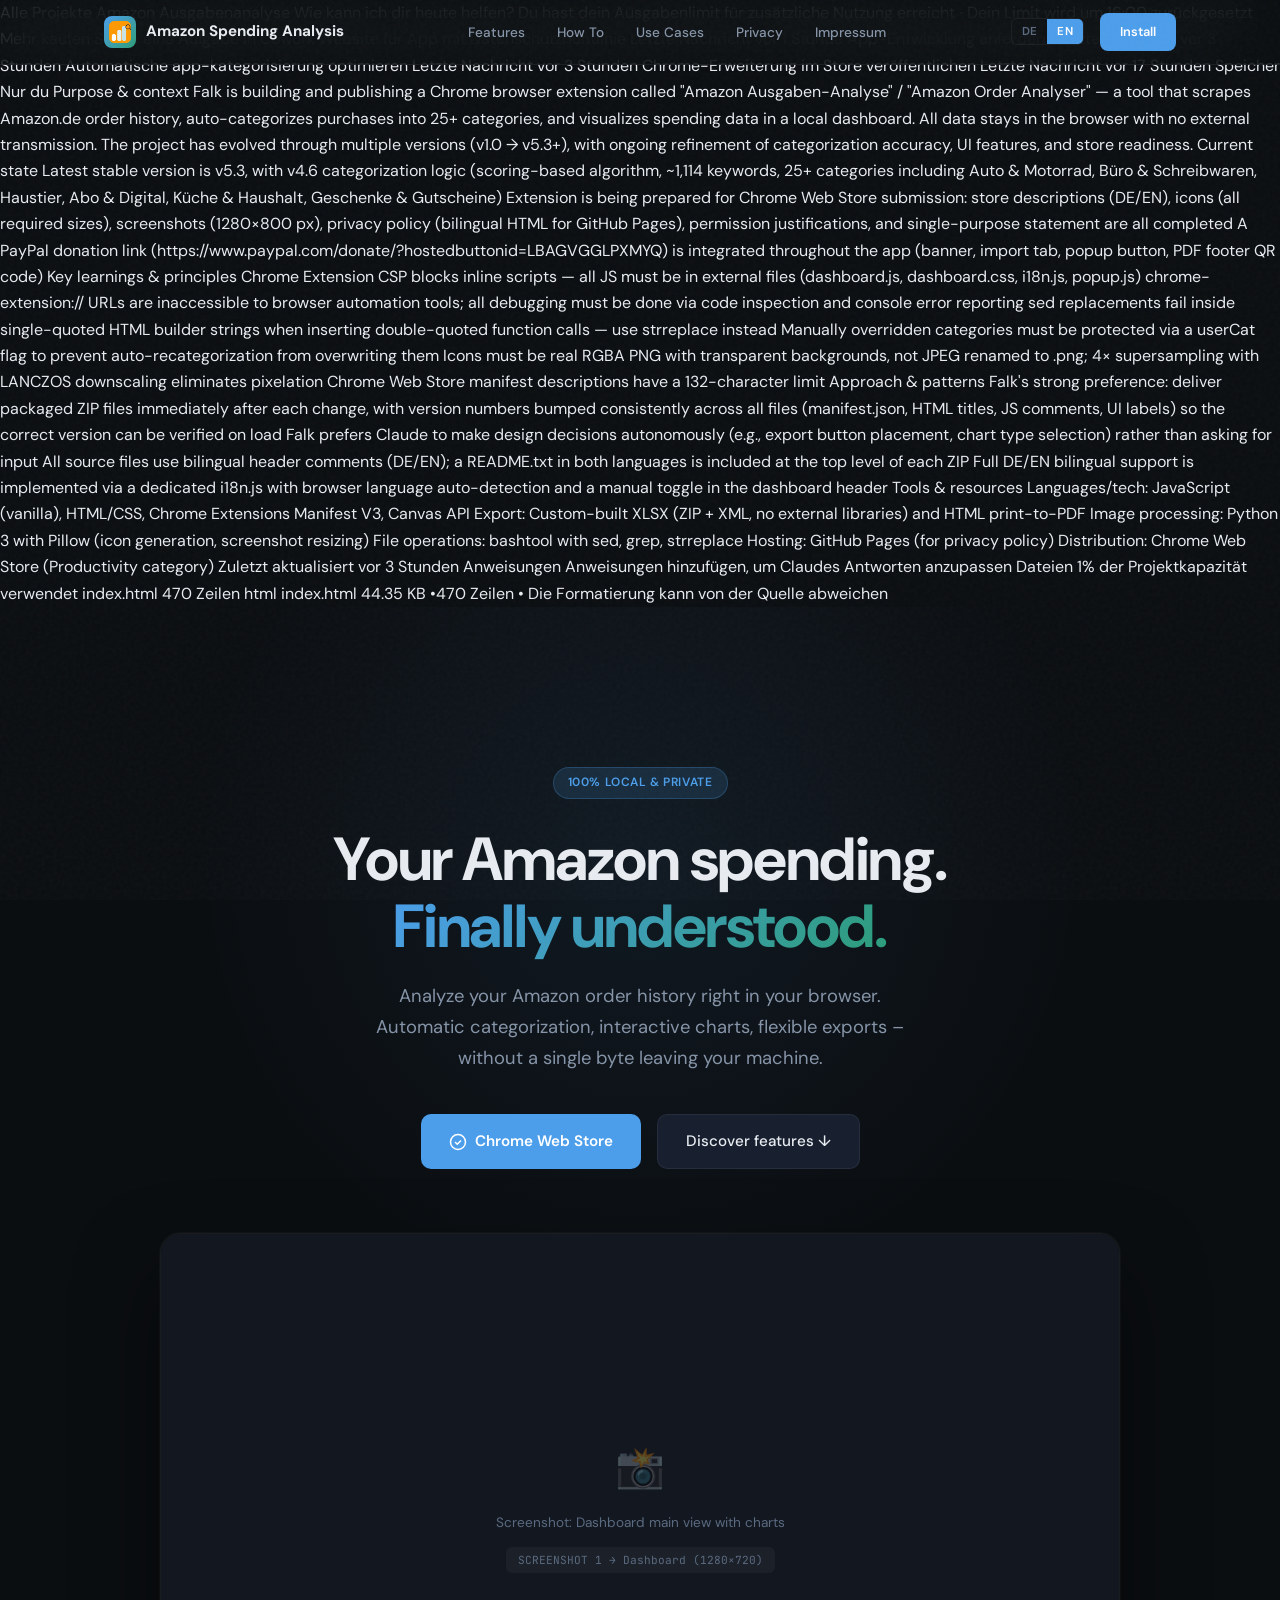
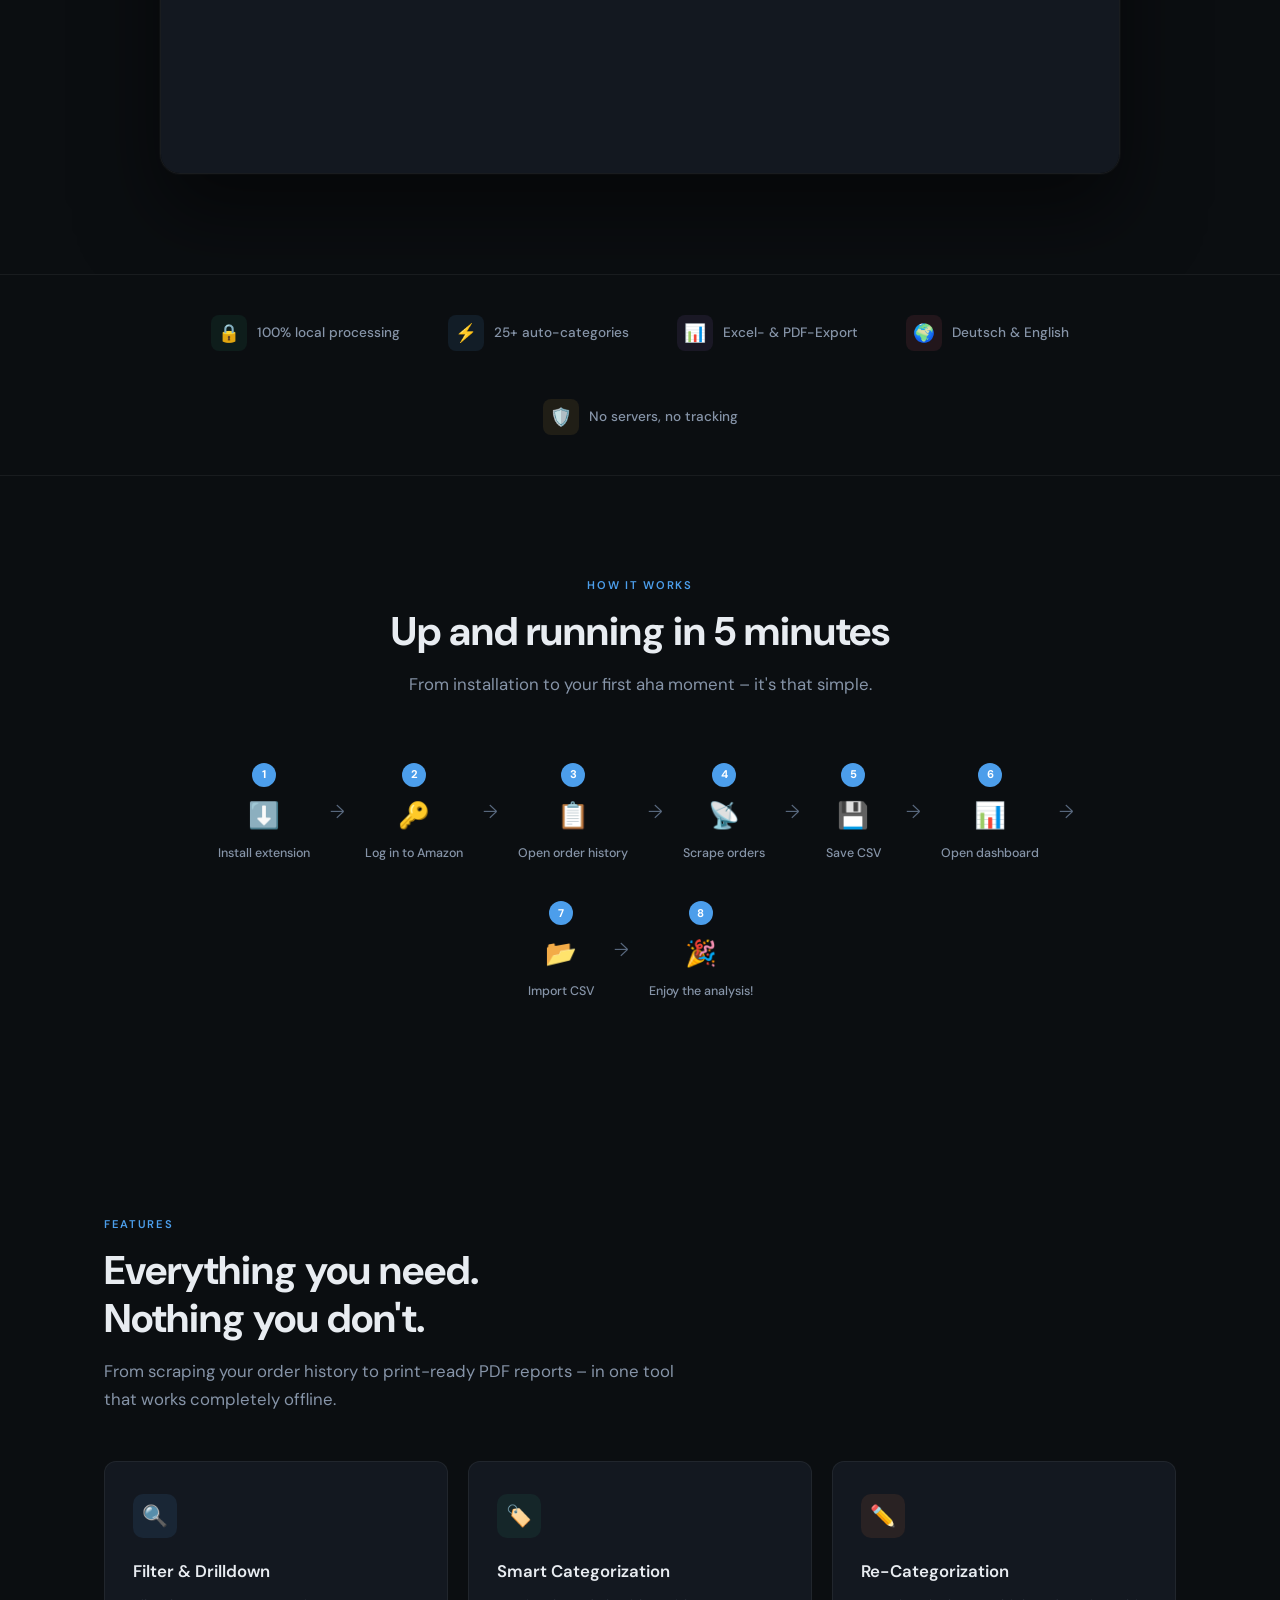
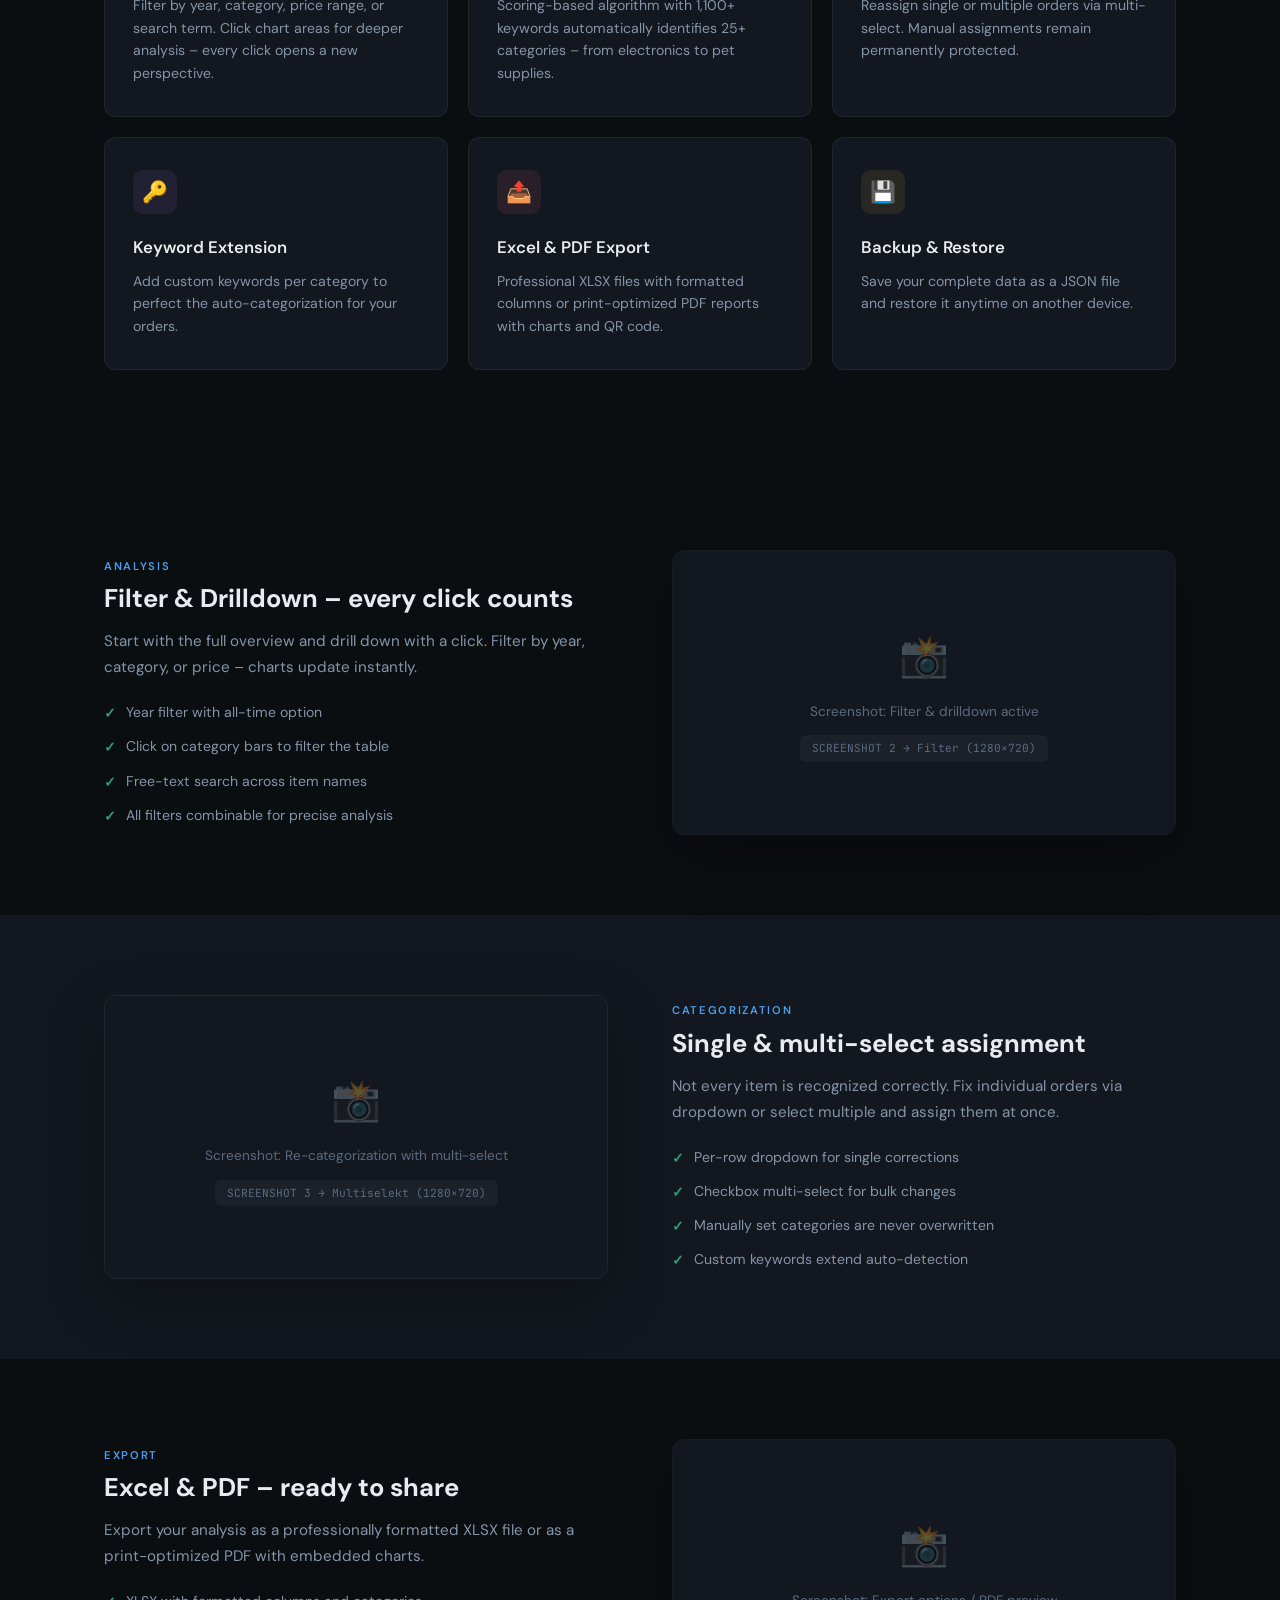
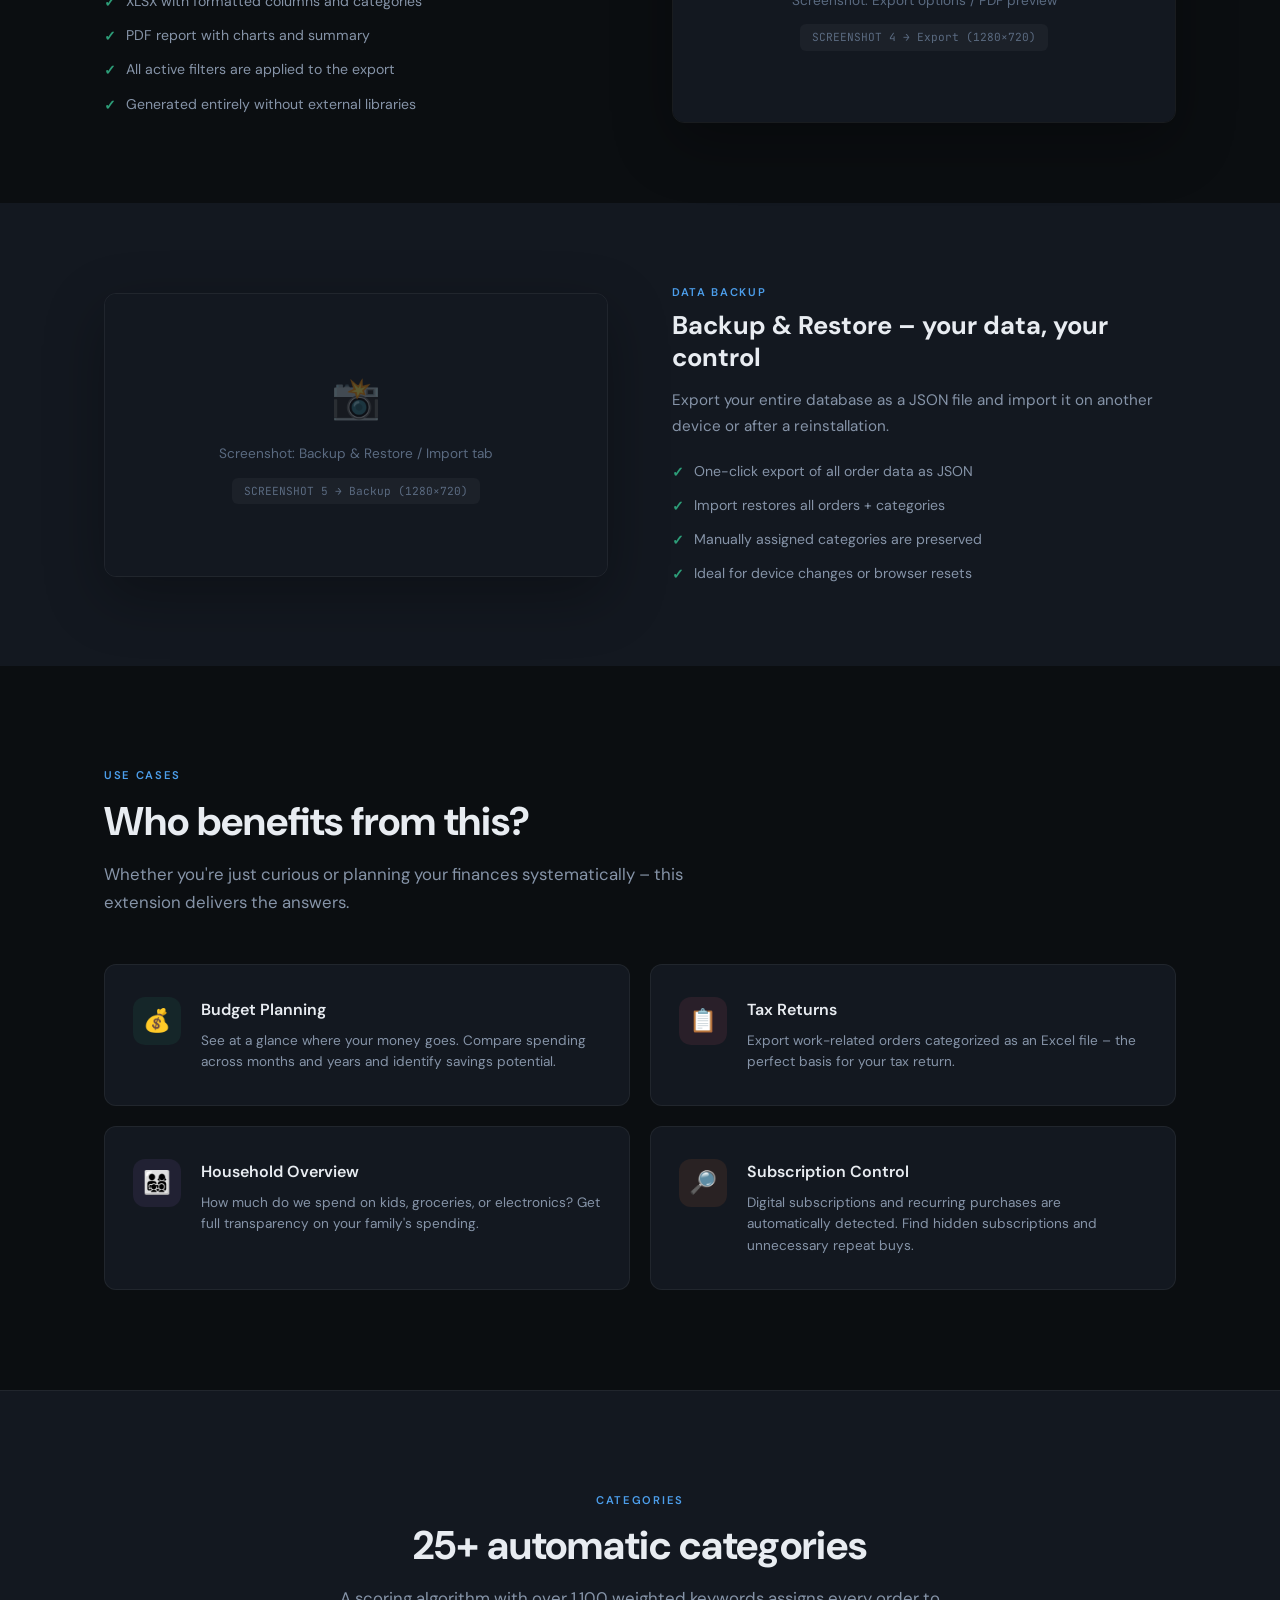
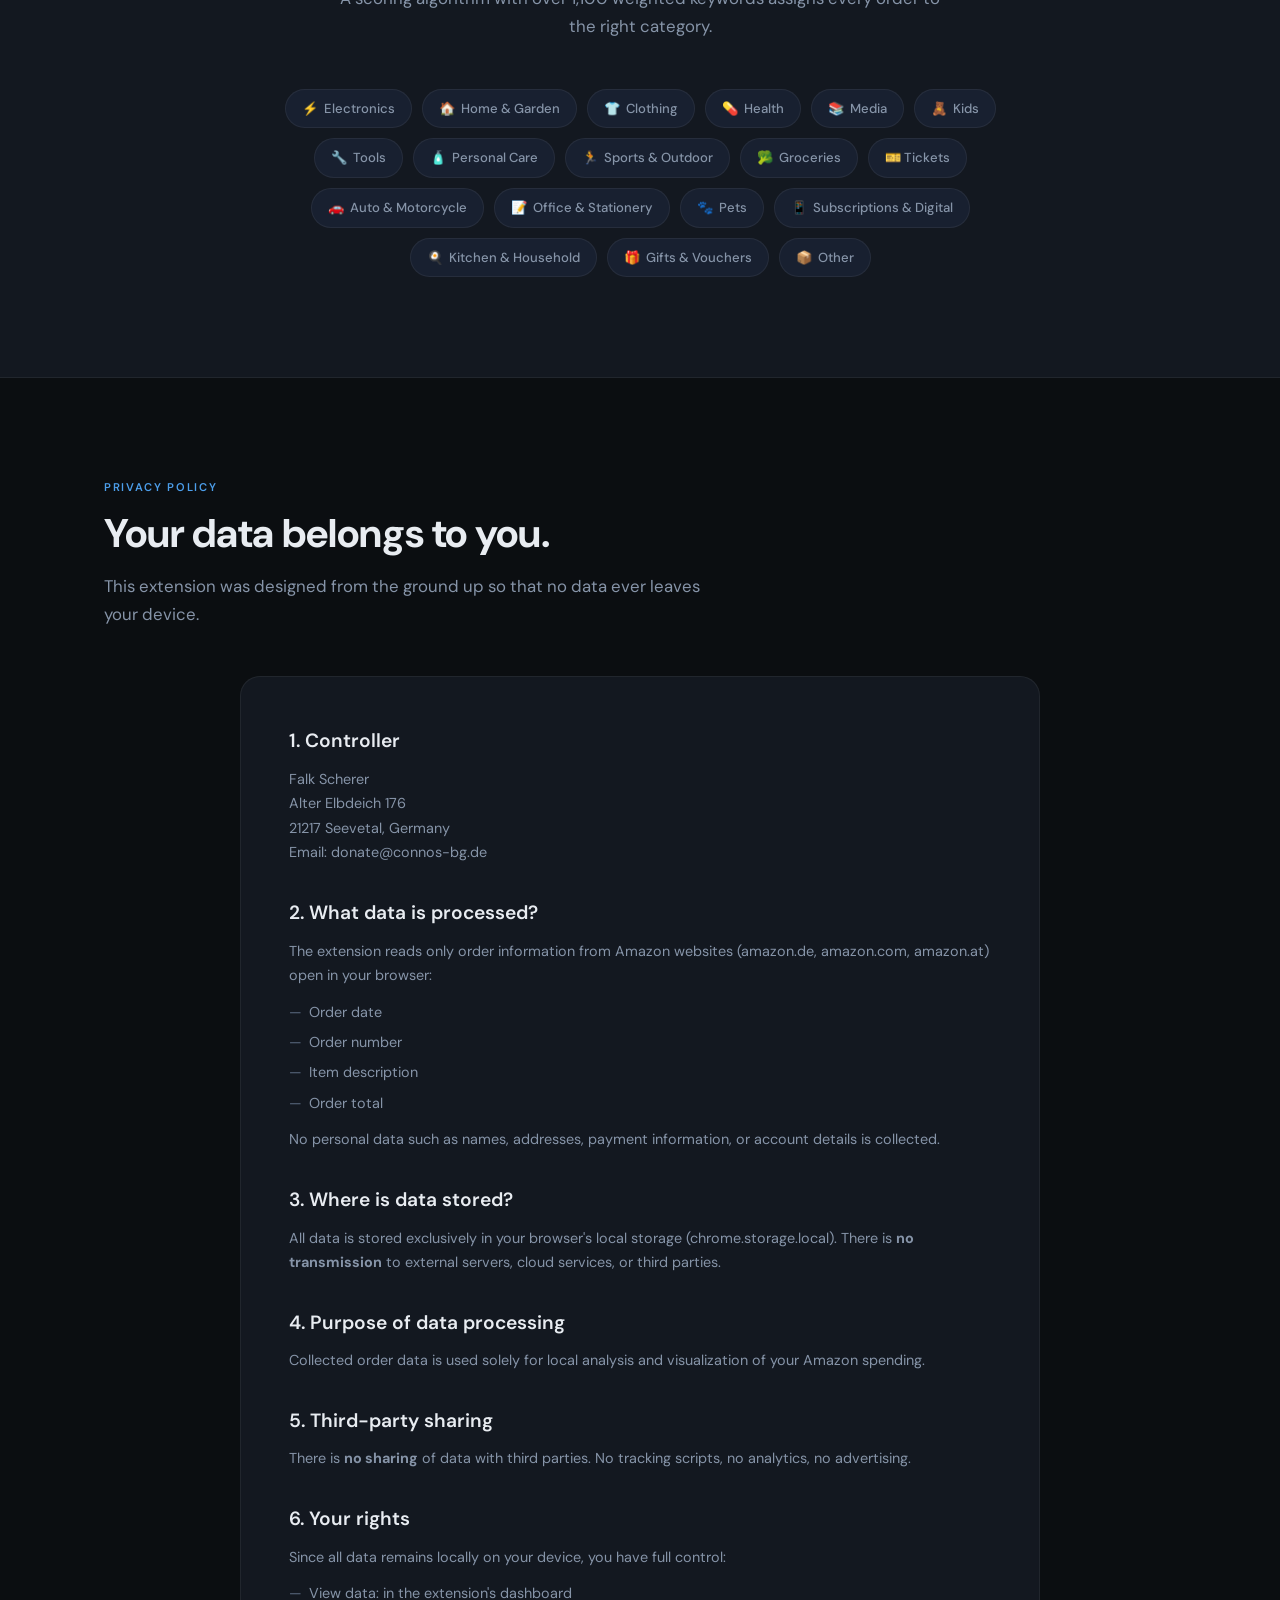
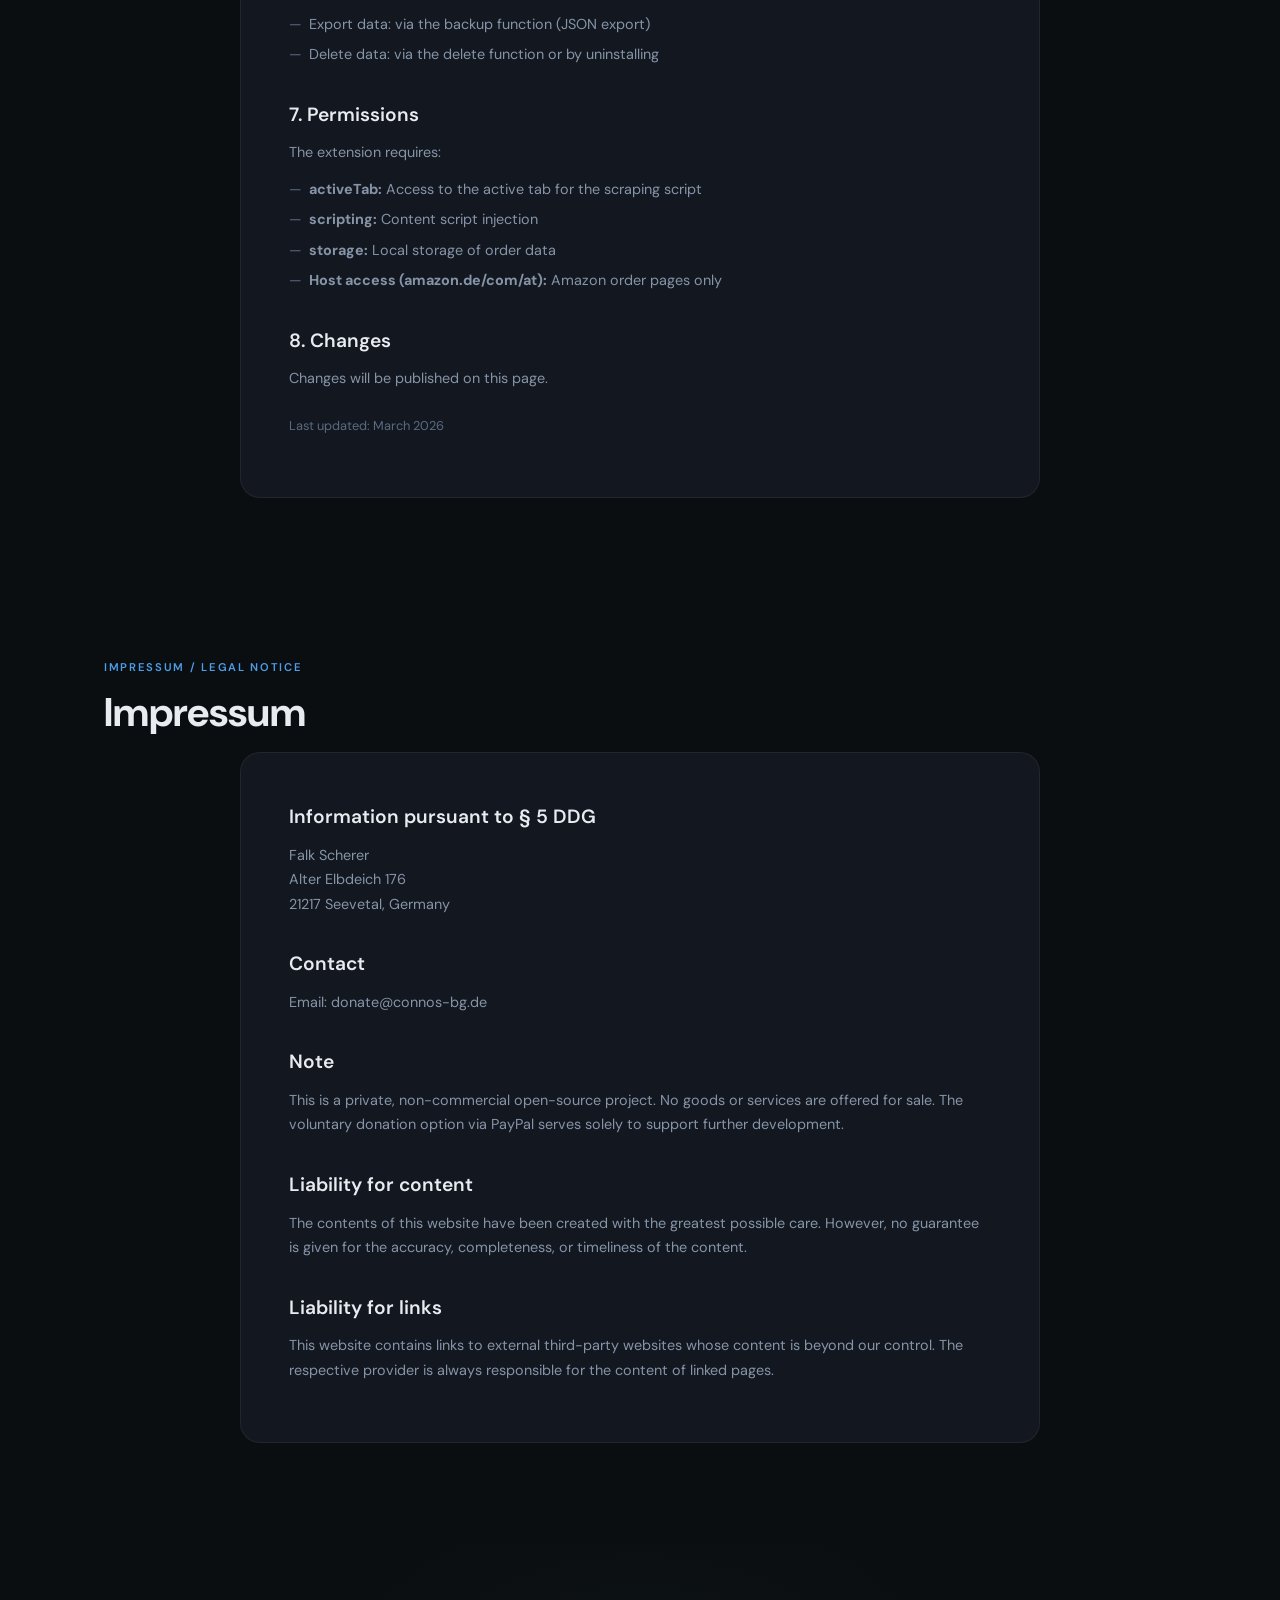
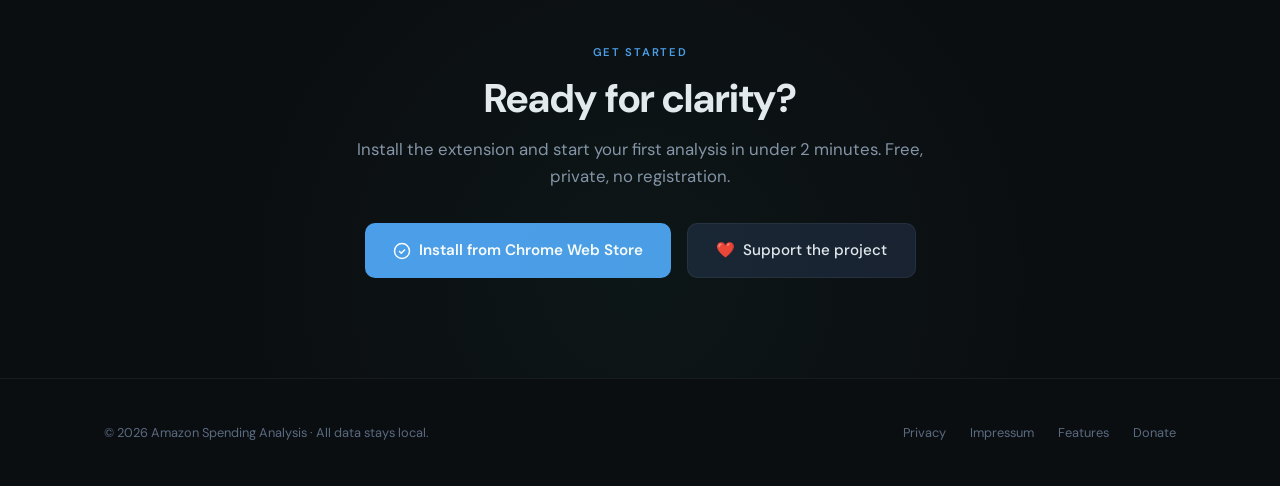
==== docs/index.html @ 3b216fa7 "Add files via upload" ====
Alle Projekte
Amazon Ausgabenanalyse



Wie kann ich dir heute helfen?

Du hast dein Ausgabenlimit für zusätzliche Nutzung erreicht ∙ Dein Limit wird um 16:00 zurückgesetzt
Mehr kaufen

Starte eine Aufgabe in Cowork
Website für App mit Datenschutzrichtlinie
Letzte Nachricht vor 1 Stunde
App-Entwicklung anfordern
Letzte Nachricht vor 3 Stunden
Automatische app-kategorisierung optimieren
Letzte Nachricht vor 3 Stunden
Chrome-Erweiterung im Store veröffentlichen
Letzte Nachricht vor 17 Stunden
Speicher
Nur du
Purpose & context Falk is building and publishing a Chrome browser extension called "Amazon Ausgaben-Analyse" / "Amazon Order Analyser" — a tool that scrapes Amazon.de order history, auto-categorizes purchases into 25+ categories, and visualizes spending data in a local dashboard. All data stays in the browser with no external transmission. The project has evolved through multiple versions (v1.0 → v5.3+), with ongoing refinement of categorization accuracy, UI features, and store readiness. Current state Latest stable version is v5.3, with v4.6 categorization logic (scoring-based algorithm, ~1,114 keywords, 25+ categories including Auto & Motorrad, Büro & Schreibwaren, Haustier, Abo & Digital, Küche & Haushalt, Geschenke & Gutscheine) Extension is being prepared for Chrome Web Store submission: store descriptions (DE/EN), icons (all required sizes), screenshots (1280×800 px), privacy policy (bilingual HTML for GitHub Pages), permission justifications, and single-purpose statement are all completed A PayPal donation link (https://www.paypal.com/donate/?hostedbuttonid=LBAGVGGLPXMYQ) is integrated throughout the app (banner, import tab, popup button, PDF footer QR code) Key learnings & principles Chrome Extension CSP blocks inline scripts — all JS must be in external files (dashboard.js, dashboard.css, i18n.js, popup.js) chrome-extension:// URLs are inaccessible to browser automation tools; all debugging must be done via code inspection and console error reporting sed replacements fail inside single-quoted HTML builder strings when inserting double-quoted function calls — use strreplace instead Manually overridden categories must be protected via a userCat flag to prevent auto-recategorization from overwriting them Icons must be real RGBA PNG with transparent backgrounds, not JPEG renamed to .png; 4× supersampling with LANCZOS downscaling eliminates pixelation Chrome Web Store manifest descriptions have a 132-character limit Approach & patterns Falk's strong preference: deliver packaged ZIP files immediately after each change, with version numbers bumped consistently across all files (manifest.json, HTML titles, JS comments, UI labels) so the correct version can be verified on load Falk prefers Claude to make design decisions autonomously (e.g., export button placement, chart type selection) rather than asking for input All source files use bilingual header comments (DE/EN); a README.txt in both languages is included at the top level of each ZIP Full DE/EN bilingual support is implemented via a dedicated i18n.js with browser language auto-detection and a manual toggle in the dashboard header Tools & resources Languages/tech: JavaScript (vanilla), HTML/CSS, Chrome Extensions Manifest V3, Canvas API Export: Custom-built XLSX (ZIP + XML, no external libraries) and HTML print-to-PDF Image processing: Python 3 with Pillow (icon generation, screenshot resizing) File operations: bashtool with sed, grep, strreplace Hosting: GitHub Pages (for privacy policy) Distribution: Chrome Web Store (Productivity category)

Zuletzt aktualisiert vor 3 Stunden

Anweisungen
Anweisungen hinzufügen, um Claudes Antworten anzupassen

Dateien
1% der Projektkapazität verwendet

index.html
470 Zeilen

html



index.html
44.35 KB •470 Zeilen
•
Die Formatierung kann von der Quelle abweichen

<!DOCTYPE html>
<html lang="de">
<head>
<meta charset="UTF-8">
<meta name="viewport" content="width=device-width, initial-scale=1.0">
<title>Amazon Ausgaben-Analyse – Chrome Extension</title>
<meta name="description" content="Analysiere deine Amazon-Ausgaben lokal im Browser. Kategorisierung, Charts, Excel- & PDF-Export. 100% offline, 100% privat.">
<link rel="icon" type="image/png" href="[data-uri]">
<link rel="preconnect" href="https://fonts.googleapis.com">
<link rel="preconnect" href="https://fonts.gstatic.com" crossorigin>
<link href="https://fonts.googleapis.com/css2?family=DM+Sans:ital,opsz,wght@0,9..40,300;0,9..40,400;0,9..40,500;0,9..40,600;0,9..40,700;1,9..40,400&family=JetBrains+Mono:wght@400;500&display=swap" rel="stylesheet">
<style>
*,*::before,*::after{box-sizing:border-box;margin:0;padding:0}
:root{--bg:#0B0E11;--bg-card:#131820;--bg-card-hover:#1A2230;--surface:#182030;--border:rgba(255,255,255,0.06);--border-accent:rgba(76,158,235,0.25);--text:#E8ECF1;--text-muted:#8694A8;--text-dim:#5A6A80;--accent:#4C9EEB;--accent-glow:rgba(76,158,235,0.15);--green:#2D9D78;--orange:#E8723A;--pink:#E85D75;--purple:#9B6CD1;--gold:#D4A843;--radius:12px;--radius-lg:20px;--font:'DM Sans',-apple-system,sans-serif;--mono:'JetBrains Mono',monospace}
html{scroll-behavior:smooth}
body{font-family:var(--font);background:var(--bg);color:var(--text);line-height:1.65;-webkit-font-smoothing:antialiased;overflow-x:hidden}
body::before{content:'';position:fixed;inset:0;background:url("data:image/svg+xml,%3Csvg viewBox='0 0 256 256' xmlns='http://www.w3.org/2000/svg'%3E%3Cfilter id='n'%3E%3CfeTurbulence type='fractalNoise' baseFrequency='0.9' numOctaves='4' stitchTiles='stitch'/%3E%3C/filter%3E%3Crect width='100%25' height='100%25' filter='url(%23n)' opacity='0.03'/%3E%3C/svg%3E");pointer-events:none;z-index:9999}
.container{max-width:1120px;margin:0 auto;padding:0 24px}
a{color:var(--accent);text-decoration:none;transition:color .2s}a:hover{color:#6DB5F5}
.badge{display:inline-block;padding:5px 14px;border-radius:100px;font-size:.75rem;font-weight:600;letter-spacing:.05em;text-transform:uppercase;border:1px solid}
.section-label{font-size:.7rem;font-weight:600;letter-spacing:.15em;text-transform:uppercase;color:var(--accent);margin-bottom:12px}
h2{font-size:clamp(1.75rem,4vw,2.5rem);font-weight:700;line-height:1.2;margin-bottom:16px}
.section-desc{color:var(--text-muted);font-size:1.05rem;max-width:600px;margin-bottom:48px}
section{padding:100px 0}
nav{position:fixed;top:0;left:0;right:0;z-index:100;background:rgba(11,14,17,.8);backdrop-filter:blur(20px);border-bottom:1px solid var(--border);transition:all .3s}
nav .container{display:flex;align-items:center;justify-content:space-between;height:64px}
.nav-logo{display:flex;align-items:center;gap:10px;font-weight:700;font-size:.95rem;color:var(--text)}
.nav-logo-icon{width:32px;height:32px;background:linear-gradient(135deg,var(--accent),var(--green));border-radius:8px;display:flex;align-items:center;justify-content:center;font-size:1rem}
.nav-right{display:flex;align-items:center;gap:16px}
.nav-links{display:flex;gap:32px;list-style:none}
.nav-links a{color:var(--text-muted);font-size:.85rem;font-weight:500;transition:color .2s}.nav-links a:hover{color:var(--text)}
.nav-cta{padding:8px 20px;background:var(--accent);color:#fff!important;border-radius:8px;font-size:.8rem;font-weight:600;transition:transform .2s,box-shadow .2s}.nav-cta:hover{transform:translateY(-1px);box-shadow:0 4px 20px rgba(76,158,235,.3);color:#fff!important}
.lang-toggle{display:flex;border:1px solid var(--border);border-radius:6px;overflow:hidden;flex-shrink:0}
.lang-toggle button{padding:5px 10px;font-size:.72rem;font-weight:600;font-family:var(--font);border:none;background:transparent;color:var(--text-dim);cursor:pointer;transition:all .2s;letter-spacing:.03em}
.lang-toggle button.active{background:var(--accent);color:#fff}
.lang-toggle button:not(.active):hover{color:var(--text-muted);background:rgba(255,255,255,.04)}
.nav-mobile-toggle{display:none;background:none;border:none;color:var(--text);cursor:pointer}
.hero{padding:160px 0 100px;position:relative;overflow:hidden}
.hero::before{content:'';position:absolute;top:-200px;left:50%;transform:translateX(-50%);width:900px;height:900px;background:radial-gradient(circle,rgba(76,158,235,.08) 0%,transparent 70%);pointer-events:none}
.hero .container{display:flex;flex-direction:column;align-items:center;text-align:center;position:relative}
.hero-badge{background:var(--accent-glow);border-color:var(--border-accent);color:var(--accent);margin-bottom:28px}
.hero h1{font-size:clamp(2.2rem,5.5vw,3.8rem);font-weight:700;line-height:1.1;max-width:800px;margin-bottom:20px;letter-spacing:-.02em}
.hero h1 .gradient{background:linear-gradient(135deg,var(--accent),var(--green));-webkit-background-clip:text;-webkit-text-fill-color:transparent;background-clip:text}
.hero-sub{color:var(--text-muted);font-size:1.15rem;max-width:560px;margin-bottom:40px;line-height:1.7}
.hero-actions{display:flex;gap:16px;flex-wrap:wrap;justify-content:center}
.btn-primary{display:inline-flex;align-items:center;gap:8px;padding:14px 28px;background:var(--accent);color:#fff;border-radius:10px;font-size:.95rem;font-weight:600;transition:all .25s;border:none;cursor:pointer}.btn-primary:hover{transform:translateY(-2px);box-shadow:0 8px 30px rgba(76,158,235,.35);color:#fff}
.btn-secondary{display:inline-flex;align-items:center;gap:8px;padding:14px 28px;background:var(--surface);color:var(--text);border:1px solid var(--border);border-radius:10px;font-size:.95rem;font-weight:500;transition:all .25s;cursor:pointer}.btn-secondary:hover{background:var(--bg-card-hover);border-color:rgba(255,255,255,.1);color:var(--text)}
.hero-screenshot{margin-top:64px;width:100%;max-width:960px;border-radius:var(--radius-lg);overflow:hidden;border:1px solid var(--border);box-shadow:0 40px 80px rgba(0,0,0,.5),0 0 0 1px rgba(255,255,255,.03)}
.screenshot-placeholder{width:100%;aspect-ratio:16/9;background:var(--bg-card);display:flex;flex-direction:column;align-items:center;justify-content:center;gap:12px;color:var(--text-dim);font-size:.85rem}
.screenshot-placeholder .icon{font-size:2.5rem;opacity:.3}
.screenshot-placeholder .label{font-family:var(--mono);font-size:.7rem;color:var(--text-dim);background:rgba(255,255,255,.04);padding:4px 12px;border-radius:6px}
.trust-bar{padding:40px 0;border-top:1px solid var(--border);border-bottom:1px solid var(--border)}
.trust-bar .container{display:flex;justify-content:center;gap:48px;flex-wrap:wrap}
.trust-item{display:flex;align-items:center;gap:10px;color:var(--text-muted);font-size:.85rem;font-weight:500}
.trust-icon{width:36px;height:36px;border-radius:8px;display:flex;align-items:center;justify-content:center;font-size:1.1rem}
.features{background:var(--bg)}
.features-grid{display:grid;grid-template-columns:repeat(3,1fr);gap:20px}
.feature-card{background:var(--bg-card);border:1px solid var(--border);border-radius:var(--radius);padding:32px 28px;transition:all .3s;position:relative;overflow:hidden}
.feature-card::before{content:'';position:absolute;top:0;left:0;right:0;height:2px;background:var(--card-accent,var(--accent));opacity:0;transition:opacity .3s}
.feature-card:hover{border-color:rgba(255,255,255,.1);background:var(--bg-card-hover);transform:translateY(-2px)}.feature-card:hover::before{opacity:1}
.feature-icon{width:44px;height:44px;border-radius:10px;display:flex;align-items:center;justify-content:center;font-size:1.3rem;margin-bottom:20px;background:var(--icon-bg,var(--accent-glow))}
.feature-card h3{font-size:1.05rem;font-weight:600;margin-bottom:8px}.feature-card p{color:var(--text-muted);font-size:.88rem;line-height:1.6}
.showcase-section{padding:80px 0}.showcase-section:nth-child(even){background:var(--bg-card)}
.showcase-row{display:grid;grid-template-columns:1fr 1fr;gap:64px;align-items:center}
.showcase-row.reverse{direction:rtl}.showcase-row.reverse>*{direction:ltr}
.showcase-text .section-label{margin-bottom:8px}
.showcase-text h3{font-size:1.6rem;font-weight:700;margin-bottom:14px;line-height:1.25}
.showcase-text p{color:var(--text-muted);font-size:.95rem;margin-bottom:20px;line-height:1.7}
.showcase-list{list-style:none;display:flex;flex-direction:column;gap:10px}
.showcase-list li{display:flex;align-items:flex-start;gap:10px;color:var(--text-muted);font-size:.88rem}
.showcase-list li::before{content:'✓';color:var(--green);font-weight:700;flex-shrink:0;margin-top:1px}
.showcase-screenshot{border-radius:var(--radius);overflow:hidden;border:1px solid var(--border);box-shadow:0 20px 60px rgba(0,0,0,.3)}
.use-cases{background:var(--bg)}
.use-cases-grid{display:grid;grid-template-columns:repeat(2,1fr);gap:20px}
.use-case-card{background:var(--bg-card);border:1px solid var(--border);border-radius:var(--radius);padding:32px 28px;display:flex;gap:20px;transition:all .3s}.use-case-card:hover{border-color:rgba(255,255,255,.1);background:var(--bg-card-hover)}
.use-case-icon{width:48px;height:48px;border-radius:12px;display:flex;align-items:center;justify-content:center;font-size:1.4rem;flex-shrink:0;background:rgba(76,158,235,.08)}
.use-case-card h3{font-size:1rem;font-weight:600;margin-bottom:6px}.use-case-card p{color:var(--text-muted);font-size:.85rem;line-height:1.6}
.categories{background:var(--bg-card);border-top:1px solid var(--border);border-bottom:1px solid var(--border)}
.categories .container{text-align:center}.categories .section-desc{margin-left:auto;margin-right:auto}
.cat-cloud{display:flex;flex-wrap:wrap;justify-content:center;gap:10px;max-width:800px;margin:0 auto}
.cat-chip{display:inline-flex;align-items:center;gap:6px;padding:8px 16px;border-radius:100px;font-size:.82rem;font-weight:500;background:var(--surface);border:1px solid var(--border);color:var(--text-muted);transition:all .3s}.cat-chip:hover{border-color:rgba(255,255,255,.15);color:var(--text);transform:translateY(-1px)}
.legal-content{background:var(--bg-card);border:1px solid var(--border);border-radius:var(--radius-lg);padding:48px;max-width:800px;margin:0 auto}
.legal-content h3{font-size:1.2rem;font-weight:600;margin-top:32px;margin-bottom:10px;color:var(--text)}.legal-content h3:first-child{margin-top:0}
.legal-content p,.legal-content ul{color:var(--text-muted);font-size:.9rem;line-height:1.7;margin-bottom:12px}
.legal-content ul{list-style:none;padding-left:0}.legal-content ul li{padding-left:20px;position:relative;margin-bottom:6px}.legal-content ul li::before{content:'—';position:absolute;left:0;color:var(--text-dim)}
.cta-section{padding:100px 0;text-align:center;position:relative;overflow:hidden}
.cta-section::before{content:'';position:absolute;bottom:-300px;left:50%;transform:translateX(-50%);width:800px;height:800px;background:radial-gradient(circle,rgba(45,157,120,.06) 0%,transparent 70%);pointer-events:none}
.cta-section h2{margin-bottom:14px}.cta-section .section-desc{margin-left:auto;margin-right:auto;margin-bottom:32px}
.cta-actions{display:flex;gap:16px;justify-content:center;flex-wrap:wrap}
footer{padding:40px 0;border-top:1px solid var(--border)}
footer .container{display:flex;justify-content:space-between;align-items:center;flex-wrap:wrap;gap:16px}
.footer-text{color:var(--text-dim);font-size:.8rem}
.footer-links{display:flex;gap:24px;list-style:none}.footer-links a{color:var(--text-dim);font-size:.8rem;transition:color .2s}.footer-links a:hover{color:var(--text-muted)}
@media(max-width:900px){.features-grid{grid-template-columns:1fr 1fr}.showcase-row{grid-template-columns:1fr;gap:40px}.showcase-row.reverse{direction:ltr}.use-cases-grid{grid-template-columns:1fr}.nav-links{display:none}.nav-mobile-toggle{display:block}}
@media(max-width:600px){.features-grid{grid-template-columns:1fr}.hero h1{font-size:2rem}.trust-bar .container{gap:24px}.legal-content{padding:28px 20px}section{padding:64px 0}}
.steps{display:flex;align-items:center;justify-content:center;flex-wrap:wrap;gap:8px;max-width:900px;margin:0 auto}
.step{display:flex;flex-direction:column;align-items:center;gap:8px;padding:16px 12px;min-width:90px;position:relative}
.step-num{width:24px;height:24px;border-radius:50%;background:var(--accent);color:#fff;font-size:.7rem;font-weight:700;display:flex;align-items:center;justify-content:center}
.step-icon{font-size:1.6rem}
.step-text{font-size:.78rem;color:var(--text-muted);font-weight:500;text-align:center;line-height:1.3}
.step-arrow{color:var(--text-dim);font-size:1.2rem;font-weight:300;flex-shrink:0}
@media(max-width:700px){.step-arrow{display:none}.steps{gap:4px}.step{min-width:70px;padding:10px 6px}.step-icon{font-size:1.3rem}.step-text{font-size:.7rem}}
@keyframes fadeInUp{from{opacity:0;transform:translateY(24px)}to{opacity:1;transform:translateY(0)}}
.animate-in{opacity:0;animation:fadeInUp .6s ease forwards}.delay-1{animation-delay:.1s}.delay-2{animation-delay:.2s}.delay-3{animation-delay:.3s}.delay-4{animation-delay:.4s}
</style>
</head>
<body>

<!-- NAV -->
<nav>
  <div class="container">
    <a href="#" class="nav-logo">
      <div class="nav-logo-icon"><img src="[data-uri]" alt="" style="width:22px;height:22px"></div>
      <span data-i18n="nav_logo">Amazon Ausgaben-Analyse</span>
    </a>
    <ul class="nav-links">
      <li><a href="#features" data-i18n="nav_features">Features</a></li>
      <li><a href="#howto" data-i18n="nav_howto">Anleitung</a></li>
      <li><a href="#use-cases" data-i18n="nav_usecases">Anwendung</a></li>
      <li><a href="#privacy" data-i18n="nav_privacy">Datenschutz</a></li>
      <li><a href="#impressum">Impressum</a></li>
    </ul>
    <div class="nav-right">
      <div class="lang-toggle" role="group" aria-label="Language">
        <button class="active" onclick="setLang('de')">DE</button>
        <button onclick="setLang('en')">EN</button>
      </div>
      <a href="#install" class="nav-cta" data-i18n="nav_cta">Installieren</a>
    </div>
    <button class="nav-mobile-toggle" onclick="document.querySelector('.nav-links').classList.toggle('open')" aria-label="Menu">
      <svg width="24" height="24" fill="none" stroke="currentColor" stroke-width="2"><path d="M3 12h18M3 6h18M3 18h18"/></svg>
    </button>
  </div>
</nav>

<!-- HERO -->
<section class="hero">
  <div class="container">
    <span class="badge hero-badge animate-in" data-i18n="hero_badge">100% Lokal & Privat</span>
    <h1 class="animate-in delay-1" data-i18n-html="hero_title">Deine Amazon-Ausgaben.<br><span class="gradient">Endlich durchschaut.</span></h1>
    <p class="hero-sub animate-in delay-2" data-i18n="hero_sub">Analysiere deine Amazon-Bestellhistorie direkt im Browser. Automatische Kategorisierung, interaktive Charts, flexible Exporte – ohne dass ein einziges Byte deine Maschine verlässt.</p>
    <div class="hero-actions animate-in delay-3">
      <a href="#install" class="btn-primary"><svg width="18" height="18" viewBox="0 0 24 24" fill="none" stroke="currentColor" stroke-width="2"><circle cx="12" cy="12" r="10"/><path d="M8 12l3 3 5-5"/></svg> <span data-i18n="hero_cta">Chrome Web Store</span></a>
      <a href="#features" class="btn-secondary"><span data-i18n="hero_cta2">Features entdecken ↓</span></a>
    </div>
    <div class="hero-screenshot animate-in delay-4">
      <div class="screenshot-placeholder"><div class="icon">📸</div><div data-i18n="ss1">Screenshot: Dashboard Hauptansicht mit Charts</div><div class="label">SCREENSHOT 1 → Dashboard (1280×720)</div></div>
    </div>
  </div>
</section>

<!-- TRUST BAR -->
<div class="trust-bar">
  <div class="container">
    <div class="trust-item"><div class="trust-icon" style="background:rgba(45,157,120,.1)">🔒</div><span data-i18n="trust_local">100% lokale Verarbeitung</span></div>
    <div class="trust-item"><div class="trust-icon" style="background:rgba(76,158,235,.1)">⚡</div><span data-i18n="trust_cats">25+ Auto-Kategorien</span></div>
    <div class="trust-item"><div class="trust-icon" style="background:rgba(155,108,209,.1)">📊</div><span>Excel- & PDF-Export</span></div>
    <div class="trust-item"><div class="trust-icon" style="background:rgba(232,93,117,.1)">🌍</div><span>Deutsch & English</span></div>
    <div class="trust-item"><div class="trust-icon" style="background:rgba(212,168,67,.1)">🛡️</div><span data-i18n="trust_notrack">Keine Server, kein Tracking</span></div>
  </div>
</div>

<!-- HOW TO -->
<section id="howto">
  <div class="container" style="text-align:center">
    <div class="section-label" data-i18n="ht_l">So funktioniert's</div>
    <h2 data-i18n="ht_t">In 5 Minuten zur Analyse</h2>
    <p class="section-desc" style="margin-left:auto;margin-right:auto" data-i18n="ht_d">Von der Installation bis zum ersten Aha-Moment – so einfach geht's.</p>
    <div class="steps">
      <div class="step"><div class="step-num">1</div><div class="step-icon">⬇️</div><div class="step-text" data-i18n="ht_1">Extension installieren</div></div>
      <div class="step-arrow">→</div>
      <div class="step"><div class="step-num">2</div><div class="step-icon">🔑</div><div class="step-text" data-i18n="ht_2">Bei Amazon einloggen</div></div>
      <div class="step-arrow">→</div>
      <div class="step"><div class="step-num">3</div><div class="step-icon">📋</div><div class="step-text" data-i18n="ht_3">Bestellübersicht öffnen</div></div>
      <div class="step-arrow">→</div>
      <div class="step"><div class="step-num">4</div><div class="step-icon">📡</div><div class="step-text" data-i18n="ht_4">Bestellungen auslesen</div></div>
      <div class="step-arrow">→</div>
      <div class="step"><div class="step-num">5</div><div class="step-icon">💾</div><div class="step-text" data-i18n="ht_5">CSV speichern</div></div>
      <div class="step-arrow">→</div>
      <div class="step"><div class="step-num">6</div><div class="step-icon">📊</div><div class="step-text" data-i18n="ht_6">Dashboard öffnen</div></div>
      <div class="step-arrow">→</div>
      <div class="step"><div class="step-num">7</div><div class="step-icon">📂</div><div class="step-text" data-i18n="ht_7">CSV importieren</div></div>
      <div class="step-arrow">→</div>
      <div class="step"><div class="step-num">8</div><div class="step-icon">🎉</div><div class="step-text" data-i18n="ht_8">Analyse genießen!</div></div>
    </div>
  </div>
</section>

<!-- FEATURES -->
<section class="features" id="features">
  <div class="container">
    <div class="section-label" data-i18n="feat_label">Features</div>
    <h2 data-i18n-html="feat_title">Alles was du brauchst.<br>Nichts was du nicht willst.</h2>
    <p class="section-desc" data-i18n="feat_desc">Vom Scraping deiner Bestellhistorie bis zum druckfertigen PDF-Bericht – in einem Tool, das komplett offline arbeitet.</p>
    <div class="features-grid">
      <div class="feature-card" style="--card-accent:var(--accent);--icon-bg:rgba(76,158,235,.1)"><div class="feature-icon">🔍</div><h3 data-i18n="f1_t">Filter & Drilldown</h3><p data-i18n="f1_d">Filtere nach Jahr, Kategorie, Preis-Range oder Suchbegriff. Klicke auf Chartbereiche für tiefere Analyse – jeder Klick öffnet eine neue Perspektive.</p></div>
      <div class="feature-card" style="--card-accent:var(--green);--icon-bg:rgba(45,157,120,.1)"><div class="feature-icon">🏷️</div><h3 data-i18n="f2_t">Smarte Kategorisierung</h3><p data-i18n="f2_d">Scoring-basierter Algorithmus mit 1.100+ Keywords erkennt automatisch 25+ Kategorien – von Elektronik bis Haustier.</p></div>
      <div class="feature-card" style="--card-accent:var(--orange);--icon-bg:rgba(232,114,58,.1)"><div class="feature-icon">✏️</div><h3 data-i18n="f3_t">Re-Kategorisierung</h3><p data-i18n="f3_d">Einzelne oder mehrere Bestellungen per Multiselekt neu zuordnen. Manuelle Zuordnungen bleiben dauerhaft geschützt.</p></div>
      <div class="feature-card" style="--card-accent:var(--purple);--icon-bg:rgba(155,108,209,.1)"><div class="feature-icon">🔑</div><h3 data-i18n="f4_t">Keyword-Erweiterung</h3><p data-i18n="f4_d">Eigene Keywords pro Kategorie hinzufügen, um die Auto-Kategorisierung für deine Bestellungen zu perfektionieren.</p></div>
      <div class="feature-card" style="--card-accent:var(--pink);--icon-bg:rgba(232,93,117,.1)"><div class="feature-icon">📤</div><h3 data-i18n="f5_t">Excel- & PDF-Export</h3><p data-i18n="f5_d">Professionelle XLSX-Dateien mit formatierten Spalten oder druckoptimierte PDF-Berichte mit Charts und QR-Code.</p></div>
      <div class="feature-card" style="--card-accent:var(--gold);--icon-bg:rgba(212,168,67,.1)"><div class="feature-icon">💾</div><h3 data-i18n="f6_t">Backup & Restore</h3><p data-i18n="f6_d">Sichere deine kompletten Daten als JSON-Datei und stelle sie jederzeit auf einem anderen Gerät wieder her.</p></div>
    </div>
  </div>
</section>

<!-- SHOWCASE -->
<div id="details">
  <section class="showcase-section"><div class="container"><div class="showcase-row">
    <div class="showcase-text">
      <div class="section-label" data-i18n="s1_l">Analyse</div>
      <h3 data-i18n="s1_t">Filter & Drilldown – jeder Klick zählt</h3>
      <p data-i18n="s1_d">Starte mit der Gesamtübersicht und tauche per Klick tiefer ein. Filtere nach Jahr, Kategorie oder Preis – die Charts aktualisieren sich sofort.</p>
      <ul class="showcase-list"><li data-i18n="s1_1">Jahresfilter mit Gesamtzeitraum-Option</li><li data-i18n="s1_2">Klick auf Kategorie-Balken filtert die Tabelle</li><li data-i18n="s1_3">Freitext-Suche durchsucht Artikelnamen</li><li data-i18n="s1_4">Alle Filter kombinierbar für präzise Analyse</li></ul>
    </div>
    <div class="showcase-screenshot"><div class="screenshot-placeholder"><div class="icon">📸</div><div data-i18n="ss2">Screenshot: Filter & Drilldown aktiv</div><div class="label">SCREENSHOT 2 → Filter (1280×720)</div></div></div>
  </div></div></section>

  <section class="showcase-section"><div class="container"><div class="showcase-row reverse">
    <div class="showcase-text">
      <div class="section-label" data-i18n="s2_l">Kategorisierung</div>
      <h3 data-i18n="s2_t">Einzel- & Multiselekt-Zuordnung</h3>
      <p data-i18n="s2_d">Nicht jeder Artikel wird sofort richtig erkannt. Korrigiere einzelne Bestellungen per Dropdown oder wähle mehrere gleichzeitig aus und weise sie einer Kategorie zu.</p>
      <ul class="showcase-list"><li data-i18n="s2_1">Dropdown pro Zeile für Einzelkorrektur</li><li data-i18n="s2_2">Checkbox-Multiselekt für Massenänderung</li><li data-i18n="s2_3">Manuell gesetzte Kategorien werden nie überschrieben</li><li data-i18n="s2_4">Eigene Keywords erweitern die Auto-Erkennung</li></ul>
    </div>
    <div class="showcase-screenshot"><div class="screenshot-placeholder"><div class="icon">📸</div><div data-i18n="ss3">Screenshot: Re-Kategorisierung mit Multiselekt</div><div class="label">SCREENSHOT 3 → Multiselekt (1280×720)</div></div></div>
  </div></div></section>

  <section class="showcase-section"><div class="container"><div class="showcase-row">
    <div class="showcase-text">
      <div class="section-label">Export</div>
      <h3 data-i18n="s3_t">Excel & PDF – bereit zum Teilen</h3>
      <p data-i18n="s3_d">Exportiere deine Analyse als professionell formatierte XLSX-Datei für weitere Auswertung oder als druckoptimiertes PDF mit eingebetteten Charts.</p>
      <ul class="showcase-list"><li data-i18n="s3_1">XLSX mit formatierten Spalten und Kategorien</li><li data-i18n="s3_2">PDF-Bericht mit Diagrammen und Zusammenfassung</li><li data-i18n="s3_3">Alle aktiven Filter werden im Export berücksichtigt</li><li data-i18n="s3_4">Komplett ohne externe Bibliotheken generiert</li></ul>
    </div>
    <div class="showcase-screenshot"><div class="screenshot-placeholder"><div class="icon">📸</div><div data-i18n="ss4">Screenshot: Export-Optionen / PDF-Vorschau</div><div class="label">SCREENSHOT 4 → Export (1280×720)</div></div></div>
  </div></div></section>

  <section class="showcase-section"><div class="container"><div class="showcase-row reverse">
    <div class="showcase-text">
      <div class="section-label" data-i18n="s4_l">Datensicherung</div>
      <h3 data-i18n="s4_t">Backup & Restore – deine Daten, deine Kontrolle</h3>
      <p data-i18n="s4_d">Exportiere deine gesamte Datenbasis als JSON-Datei und importiere sie auf einem anderen Gerät oder nach einer Neuinstallation.</p>
      <ul class="showcase-list"><li data-i18n="s4_1">Ein-Klick-Export aller Bestelldaten als JSON</li><li data-i18n="s4_2">Import stellt alle Bestellungen + Kategorien wieder her</li><li data-i18n="s4_3">Manuell vergebene Kategorien bleiben erhalten</li><li data-i18n="s4_4">Ideal für Gerätewechsel oder Browser-Reset</li></ul>
    </div>
    <div class="showcase-screenshot"><div class="screenshot-placeholder"><div class="icon">📸</div><div data-i18n="ss5">Screenshot: Backup & Restore / Import-Tab</div><div class="label">SCREENSHOT 5 → Backup (1280×720)</div></div></div>
  </div></div></section>
</div>

<!-- USE CASES -->
<section class="use-cases" id="use-cases">
  <div class="container">
    <div class="section-label" data-i18n="uc_l">Anwendungsfälle</div>
    <h2 data-i18n="uc_t">Wer profitiert davon?</h2>
    <p class="section-desc" data-i18n="uc_d">Egal ob du einfach neugierig bist oder strukturiert deine Finanzen planst – diese Extension liefert dir die Antworten.</p>
    <div class="use-cases-grid">
      <div class="use-case-card"><div class="use-case-icon" style="background:rgba(45,157,120,.1)">💰</div><div><h3 data-i18n="uc1_t">Budget-Planung</h3><p data-i18n="uc1_d">Erkenne auf einen Blick, wo dein Geld hinfließt. Vergleiche Ausgaben über Monate und Jahre hinweg und identifiziere Einsparpotenziale.</p></div></div>
      <div class="use-case-card"><div class="use-case-icon" style="background:rgba(232,93,117,.1)">📋</div><div><h3 data-i18n="uc2_t">Steuererklärung</h3><p data-i18n="uc2_d">Exportiere beruflich relevante Bestellungen kategorisiert als Excel-Datei – die perfekte Grundlage für die Steuererklärung.</p></div></div>
      <div class="use-case-card"><div class="use-case-icon" style="background:rgba(155,108,209,.1)">👨‍👩‍👧‍👦</div><div><h3 data-i18n="uc3_t">Haushaltsübersicht</h3><p data-i18n="uc3_d">Wie viel geben wir für Kinder, Lebensmittel oder Elektronik aus? Verschaffe dir Transparenz über die Ausgaben deiner Familie.</p></div></div>
      <div class="use-case-card"><div class="use-case-icon" style="background:rgba(232,114,58,.1)">🔎</div><div><h3 data-i18n="uc4_t">Abo-Kontrolle</h3><p data-i18n="uc4_d">Digitale Abos und wiederkehrende Käufe werden automatisch erkannt. Finde versteckte Abos und unnötige Wiederholungskäufe.</p></div></div>
    </div>
  </div>
</section>

<!-- CATEGORIES -->
<section class="categories">
  <div class="container">
    <div class="section-label" data-i18n="cat_l">Kategorien</div>
    <h2 data-i18n="cat_t">25+ automatische Kategorien</h2>
    <p class="section-desc" data-i18n="cat_d">Ein Scoring-Algorithmus mit über 1.100 gewichteten Keywords ordnet jede Bestellung der passenden Kategorie zu.</p>
    <div class="cat-cloud">
      <span class="cat-chip">⚡ <span data-i18n="c1">Elektronik</span></span>
      <span class="cat-chip">🏠 <span data-i18n="c2">Haus & Garten</span></span>
      <span class="cat-chip">👕 <span data-i18n="c3">Kleidung</span></span>
      <span class="cat-chip">💊 <span data-i18n="c4">Gesundheit</span></span>
      <span class="cat-chip">📚 <span data-i18n="c5">Medien</span></span>
      <span class="cat-chip">🧸 <span data-i18n="c6">Kinder</span></span>
      <span class="cat-chip">🔧 <span data-i18n="c7">Werkzeug</span></span>
      <span class="cat-chip">🧴 <span data-i18n="c8">Körperpflege</span></span>
      <span class="cat-chip">🏃 <span data-i18n="c9">Sport & Outdoor</span></span>
      <span class="cat-chip">🥦 <span data-i18n="c10">Lebensmittel</span></span>
      <span class="cat-chip">🎫 Tickets</span>
      <span class="cat-chip">🚗 <span data-i18n="c11">Auto & Motorrad</span></span>
      <span class="cat-chip">📝 <span data-i18n="c12">Büro & Schreibwaren</span></span>
      <span class="cat-chip">🐾 <span data-i18n="c13">Haustier</span></span>
      <span class="cat-chip">📱 <span data-i18n="c14">Abo & Digital</span></span>
      <span class="cat-chip">🍳 <span data-i18n="c15">Küche & Haushalt</span></span>
      <span class="cat-chip">🎁 <span data-i18n="c16">Geschenke & Gutscheine</span></span>
      <span class="cat-chip">📦 <span data-i18n="c17">Sonstiges</span></span>
    </div>
  </div>
</section>

<!-- PRIVACY -->
<section id="privacy">
  <div class="container">
    <div class="section-label" data-i18n="priv_l">Datenschutzrichtlinie</div>
    <h2 data-i18n="priv_t">Deine Daten gehören dir.</h2>
    <p class="section-desc" data-i18n="priv_d">Diese Extension wurde von Grund auf so konzipiert, dass keinerlei Daten dein Gerät verlassen.</p>
    <div class="legal-content">
      <div class="lang-de">
        <h3>1. Verantwortlicher</h3><p>Falk Scherer<br>Alter Elbdeich 176<br>21217 Seevetal<br>E-Mail: donate@connos-bg.de</p>
        <h3>2. Welche Daten werden verarbeitet?</h3><p>Die Extension liest ausschließlich Bestellinformationen von den Amazon-Webseiten (amazon.de, amazon.com, amazon.at), die du im Browser geöffnet hast:</p><ul><li>Bestelldatum</li><li>Bestellnummer</li><li>Artikelbezeichnung</li><li>Bestellsumme</li></ul><p>Es werden keine personenbezogenen Daten wie Name, Adresse, Zahlungsinformationen oder Kontodaten erfasst.</p>
        <h3>3. Wo werden die Daten gespeichert?</h3><p>Alle Daten werden ausschließlich lokal in deinem Browser gespeichert (chrome.storage.local). Es erfolgt <strong>keine Übertragung</strong> an externe Server, Cloud-Dienste oder Drittanbieter.</p>
        <h3>4. Zweck der Datenverarbeitung</h3><p>Die erfassten Bestelldaten dienen ausschließlich der lokalen Analyse und Visualisierung deiner Amazon-Ausgaben im Dashboard.</p>
        <h3>5. Weitergabe an Dritte</h3><p>Es findet <strong>keine Weitergabe</strong> von Daten an Dritte statt. Keine Tracking-Skripte, keine Analytics, keine Werbung.</p>
        <h3>6. Deine Rechte</h3><p>Da alle Daten lokal verbleiben, hast du die volle Kontrolle:</p><ul><li>Daten einsehen: im Dashboard der Extension</li><li>Daten exportieren: über die Backup-Funktion (JSON-Export)</li><li>Daten löschen: über die Löschfunktion oder durch Deinstallation</li></ul>
        <h3>7. Berechtigungen</h3><p>Die Extension benötigt:</p><ul><li><strong>activeTab:</strong> Zugriff auf den aktiven Tab für das Scraping-Skript</li><li><strong>scripting:</strong> Injektion des Content-Skripts</li><li><strong>storage:</strong> Lokale Speicherung der Bestelldaten</li><li><strong>Host-Zugriff (amazon.de/com/at):</strong> Nur Amazon-Bestellseiten</li></ul>
        <h3>8. Änderungen</h3><p>Änderungen werden auf dieser Seite veröffentlicht.</p><p style="margin-top:24px;color:var(--text-dim);font-size:.8rem">Stand: März 2026</p>
      </div>
      <div class="lang-en" style="display:none">
        <h3>1. Controller</h3><p>Falk Scherer<br>Alter Elbdeich 176<br>21217 Seevetal, Germany<br>Email: donate@connos-bg.de</p>
        <h3>2. What data is processed?</h3><p>The extension reads only order information from Amazon websites (amazon.de, amazon.com, amazon.at) open in your browser:</p><ul><li>Order date</li><li>Order number</li><li>Item description</li><li>Order total</li></ul><p>No personal data such as names, addresses, payment information, or account details is collected.</p>
        <h3>3. Where is data stored?</h3><p>All data is stored exclusively in your browser's local storage (chrome.storage.local). There is <strong>no transmission</strong> to external servers, cloud services, or third parties.</p>
        <h3>4. Purpose of data processing</h3><p>Collected order data is used solely for local analysis and visualization of your Amazon spending.</p>
        <h3>5. Third-party sharing</h3><p>There is <strong>no sharing</strong> of data with third parties. No tracking scripts, no analytics, no advertising.</p>
        <h3>6. Your rights</h3><p>Since all data remains locally on your device, you have full control:</p><ul><li>View data: in the extension's dashboard</li><li>Export data: via the backup function (JSON export)</li><li>Delete data: via the delete function or by uninstalling</li></ul>
        <h3>7. Permissions</h3><p>The extension requires:</p><ul><li><strong>activeTab:</strong> Access to the active tab for the scraping script</li><li><strong>scripting:</strong> Content script injection</li><li><strong>storage:</strong> Local storage of order data</li><li><strong>Host access (amazon.de/com/at):</strong> Amazon order pages only</li></ul>
        <h3>8. Changes</h3><p>Changes will be published on this page.</p><p style="margin-top:24px;color:var(--text-dim);font-size:.8rem">Last updated: March 2026</p>
      </div>
    </div>
  </div>
</section>

<!-- IMPRESSUM -->
<section id="impressum" style="padding-top:60px">
  <div class="container">
    <div class="section-label">Impressum / Legal Notice</div>
    <h2>Impressum</h2>
    <div class="legal-content">
      <div class="lang-de">
        <h3>Angaben gemäß § 5 DDG</h3><p>Falk Scherer<br>Alter Elbdeich 176<br>21217 Seevetal</p>
        <h3>Kontakt</h3><p>E-Mail: donate@connos-bg.de</p>
        <h3>Hinweis</h3><p>Dies ist ein privates, nicht-kommerzielles Open-Source-Projekt. Es werden keine Waren oder Dienstleistungen angeboten. Die freiwillige Spendenmöglichkeit via PayPal dient ausschließlich der Unterstützung der Weiterentwicklung.</p>
        <h3>Haftung für Inhalte</h3><p>Die Inhalte dieser Seite wurden mit größter Sorgfalt erstellt. Für die Richtigkeit, Vollständigkeit und Aktualität der Inhalte wird jedoch keine Gewähr übernommen.</p>
        <h3>Haftung für Links</h3><p>Diese Website enthält Links zu externen Webseiten Dritter, auf deren Inhalte kein Einfluss besteht. Für die Inhalte der verlinkten Seiten ist stets der jeweilige Anbieter verantwortlich.</p>
      </div>
      <div class="lang-en" style="display:none">
        <h3>Information pursuant to § 5 DDG</h3><p>Falk Scherer<br>Alter Elbdeich 176<br>21217 Seevetal, Germany</p>
        <h3>Contact</h3><p>Email: donate@connos-bg.de</p>
        <h3>Note</h3><p>This is a private, non-commercial open-source project. No goods or services are offered for sale. The voluntary donation option via PayPal serves solely to support further development.</p>
        <h3>Liability for content</h3><p>The contents of this website have been created with the greatest possible care. However, no guarantee is given for the accuracy, completeness, or timeliness of the content.</p>
        <h3>Liability for links</h3><p>This website contains links to external third-party websites whose content is beyond our control. The respective provider is always responsible for the content of linked pages.</p>
      </div>
    </div>
  </div>
</section>

<!-- CTA -->
<section class="cta-section" id="install">
  <div class="container">
    <div class="section-label" data-i18n="cta_l">Jetzt starten</div>
    <h2 data-i18n="cta_t">Bereit für den Durchblick?</h2>
    <p class="section-desc" data-i18n="cta_d">Installiere die Extension und starte deine erste Analyse in unter 2 Minuten. Kostenlos, privat, ohne Registrierung.</p>
    <div class="cta-actions">
      <a href="#" class="btn-primary"><svg width="18" height="18" viewBox="0 0 24 24" fill="none" stroke="currentColor" stroke-width="2"><circle cx="12" cy="12" r="10"/><path d="M8 12l3 3 5-5"/></svg> <span data-i18n="cta_btn">Aus dem Chrome Web Store installieren</span></a>
      <a href="https://www.paypal.com/donate/?hosted_button_id=LBAGVGGLPXMYQ" target="_blank" rel="noopener" class="btn-secondary">❤️ <span data-i18n="cta_donate">Projekt unterstützen</span></a>
    </div>
  </div>
</section>

<!-- FOOTER -->
<footer>
  <div class="container">
    <span class="footer-text" data-i18n="footer">© 2026 Amazon Ausgaben-Analyse · Alle Daten bleiben lokal.</span>
    <ul class="footer-links">
      <li><a href="#privacy" data-i18n="nav_privacy">Datenschutz</a></li>
      <li><a href="#impressum">Impressum</a></li>
      <li><a href="#features" data-i18n="nav_features">Features</a></li>
      <li><a href="https://www.paypal.com/donate/?hosted_button_id=LBAGVGGLPXMYQ" target="_blank" rel="noopener" data-i18n="f_donate">Spenden</a></li>
    </ul>
  </div>
</footer>

<script>
/* ═══════════════════════════════════════════════════════════
   GLOBAL i18n – one toggle, entire page switches
   ═══════════════════════════════════════════════════════════ */
var T = {
  nav_logo:'Amazon Spending Analysis', nav_features:'Features', nav_howto:'How To', nav_details:'Details',
  nav_usecases:'Use Cases', nav_privacy:'Privacy', nav_cta:'Install',
  hero_badge:'100% Local & Private',
  hero_title:'Your Amazon spending.<br><span class="gradient">Finally understood.</span>',
  hero_sub:'Analyze your Amazon order history right in your browser. Automatic categorization, interactive charts, flexible exports – without a single byte leaving your machine.',
  hero_cta:'Chrome Web Store', hero_cta2:'Discover features ↓',
  ss1:'Screenshot: Dashboard main view with charts',
  trust_local:'100% local processing', trust_cats:'25+ auto-categories', trust_notrack:'No servers, no tracking',
  ht_l:'How It Works', ht_t:'Up and running in 5 minutes',
  ht_d:'From installation to your first aha moment – it\'s that simple.',
  ht_1:'Install extension', ht_2:'Log in to Amazon', ht_3:'Open order history',
  ht_4:'Scrape orders', ht_5:'Save CSV', ht_6:'Open dashboard',
  ht_7:'Import CSV', ht_8:'Enjoy the analysis!',
  feat_label:'Features', feat_title:'Everything you need.<br>Nothing you don\'t.',
  feat_desc:'From scraping your order history to print-ready PDF reports – in one tool that works completely offline.',
  f1_t:'Filter & Drilldown', f1_d:'Filter by year, category, price range, or search term. Click chart areas for deeper analysis – every click opens a new perspective.',
  f2_t:'Smart Categorization', f2_d:'Scoring-based algorithm with 1,100+ keywords automatically identifies 25+ categories – from electronics to pet supplies.',
  f3_t:'Re-Categorization', f3_d:'Reassign single or multiple orders via multi-select. Manual assignments remain permanently protected.',
  f4_t:'Keyword Extension', f4_d:'Add custom keywords per category to perfect the auto-categorization for your orders.',
  f5_t:'Excel & PDF Export', f5_d:'Professional XLSX files with formatted columns or print-optimized PDF reports with charts and QR code.',
  f6_t:'Backup & Restore', f6_d:'Save your complete data as a JSON file and restore it anytime on another device.',
  s1_l:'Analysis', s1_t:'Filter & Drilldown – every click counts',
  s1_d:'Start with the full overview and drill down with a click. Filter by year, category, or price – charts update instantly.',
  s1_1:'Year filter with all-time option', s1_2:'Click on category bars to filter the table',
  s1_3:'Free-text search across item names', s1_4:'All filters combinable for precise analysis',
  ss2:'Screenshot: Filter & drilldown active',
  s2_l:'Categorization', s2_t:'Single & multi-select assignment',
  s2_d:'Not every item is recognized correctly. Fix individual orders via dropdown or select multiple and assign them at once.',
  s2_1:'Per-row dropdown for single corrections', s2_2:'Checkbox multi-select for bulk changes',
  s2_3:'Manually set categories are never overwritten', s2_4:'Custom keywords extend auto-detection',
  ss3:'Screenshot: Re-categorization with multi-select',
  s3_t:'Excel & PDF – ready to share',
  s3_d:'Export your analysis as a professionally formatted XLSX file or as a print-optimized PDF with embedded charts.',
  s3_1:'XLSX with formatted columns and categories', s3_2:'PDF report with charts and summary',
  s3_3:'All active filters are applied to the export', s3_4:'Generated entirely without external libraries',
  ss4:'Screenshot: Export options / PDF preview',
  s4_l:'Data Backup', s4_t:'Backup & Restore – your data, your control',
  s4_d:'Export your entire database as a JSON file and import it on another device or after a reinstallation.',
  s4_1:'One-click export of all order data as JSON', s4_2:'Import restores all orders + categories',
  s4_3:'Manually assigned categories are preserved', s4_4:'Ideal for device changes or browser resets',
  ss5:'Screenshot: Backup & Restore / Import tab',
  uc_l:'Use Cases', uc_t:'Who benefits from this?',
  uc_d:'Whether you\'re just curious or planning your finances systematically – this extension delivers the answers.',
  uc1_t:'Budget Planning', uc1_d:'See at a glance where your money goes. Compare spending across months and years and identify savings potential.',
  uc2_t:'Tax Returns', uc2_d:'Export work-related orders categorized as an Excel file – the perfect basis for your tax return.',
  uc3_t:'Household Overview', uc3_d:'How much do we spend on kids, groceries, or electronics? Get full transparency on your family\'s spending.',
  uc4_t:'Subscription Control', uc4_d:'Digital subscriptions and recurring purchases are automatically detected. Find hidden subscriptions and unnecessary repeat buys.',
  cat_l:'Categories', cat_t:'25+ automatic categories',
  cat_d:'A scoring algorithm with over 1,100 weighted keywords assigns every order to the right category.',
  c1:'Electronics',c2:'Home & Garden',c3:'Clothing',c4:'Health',c5:'Media',c6:'Kids',c7:'Tools',
  c8:'Personal Care',c9:'Sports & Outdoor',c10:'Groceries',c11:'Auto & Motorcycle',
  c12:'Office & Stationery',c13:'Pets',c14:'Subscriptions & Digital',c15:'Kitchen & Household',
  c16:'Gifts & Vouchers',c17:'Other',
  priv_l:'Privacy Policy', priv_t:'Your data belongs to you.',
  priv_d:'This extension was designed from the ground up so that no data ever leaves your device.',
  cta_l:'Get Started', cta_t:'Ready for clarity?',
  cta_d:'Install the extension and start your first analysis in under 2 minutes. Free, private, no registration.',
  cta_btn:'Install from Chrome Web Store', cta_donate:'Support the project',
  footer:'© 2026 Amazon Spending Analysis · All data stays local.', f_donate:'Donate'
};

var curLang='de';
function setLang(l){
  curLang=l;
  document.documentElement.lang=l;
  document.querySelectorAll('.lang-toggle button').forEach(function(b){b.classList.toggle('active',b.textContent.trim()===l.toUpperCase())});
  document.querySelectorAll('.lang-de').forEach(function(e){e.style.display=l==='de'?'block':'none'});
  document.querySelectorAll('.lang-en').forEach(function(e){e.style.display=l==='en'?'block':'none'});
  if(l==='de'){
    document.querySelectorAll('[data-i18n]').forEach(function(e){if(e._origT)e.textContent=e._origT});
    document.querySelectorAll('[data-i18n-html]').forEach(function(e){if(e._origH)e.innerHTML=e._origH});
  } else {
    document.querySelectorAll('[data-i18n]').forEach(function(e){var k=e.getAttribute('data-i18n');if(T[k])e.textContent=T[k]});
    document.querySelectorAll('[data-i18n-html]').forEach(function(e){var k=e.getAttribute('data-i18n-html');if(T[k])e.innerHTML=T[k]});
  }
}

document.addEventListener('DOMContentLoaded',function(){
  document.querySelectorAll('[data-i18n]').forEach(function(e){e._origT=e.textContent});
  document.querySelectorAll('[data-i18n-html]').forEach(function(e){e._origH=e.innerHTML});
  var bl=(navigator.language||'de').substring(0,2);
  if(bl!=='de')setLang('en');
});

var obs=new IntersectionObserver(function(entries){entries.forEach(function(e){if(e.isIntersecting){e.target.style.opacity='1';e.target.style.transform='translateY(0)'}})},{threshold:.1,rootMargin:'0px 0px -40px 0px'});
document.querySelectorAll('.feature-card,.use-case-card,.showcase-row,.cat-chip,.step').forEach(function(e){e.style.opacity='0';e.style.transform='translateY(20px)';e.style.transition='opacity .5s ease,transform .5s ease';obs.observe(e)});

window.addEventListener('scroll',function(){var n=document.querySelector('nav');if(window.scrollY>50){n.style.borderBottomColor='rgba(255,255,255,.08)';n.style.background='rgba(11,14,17,.95)'}else{n.style.borderBottomColor='rgba(255,255,255,.06)';n.style.background='rgba(11,14,17,.8)'}});
</script>
</body>
</html>
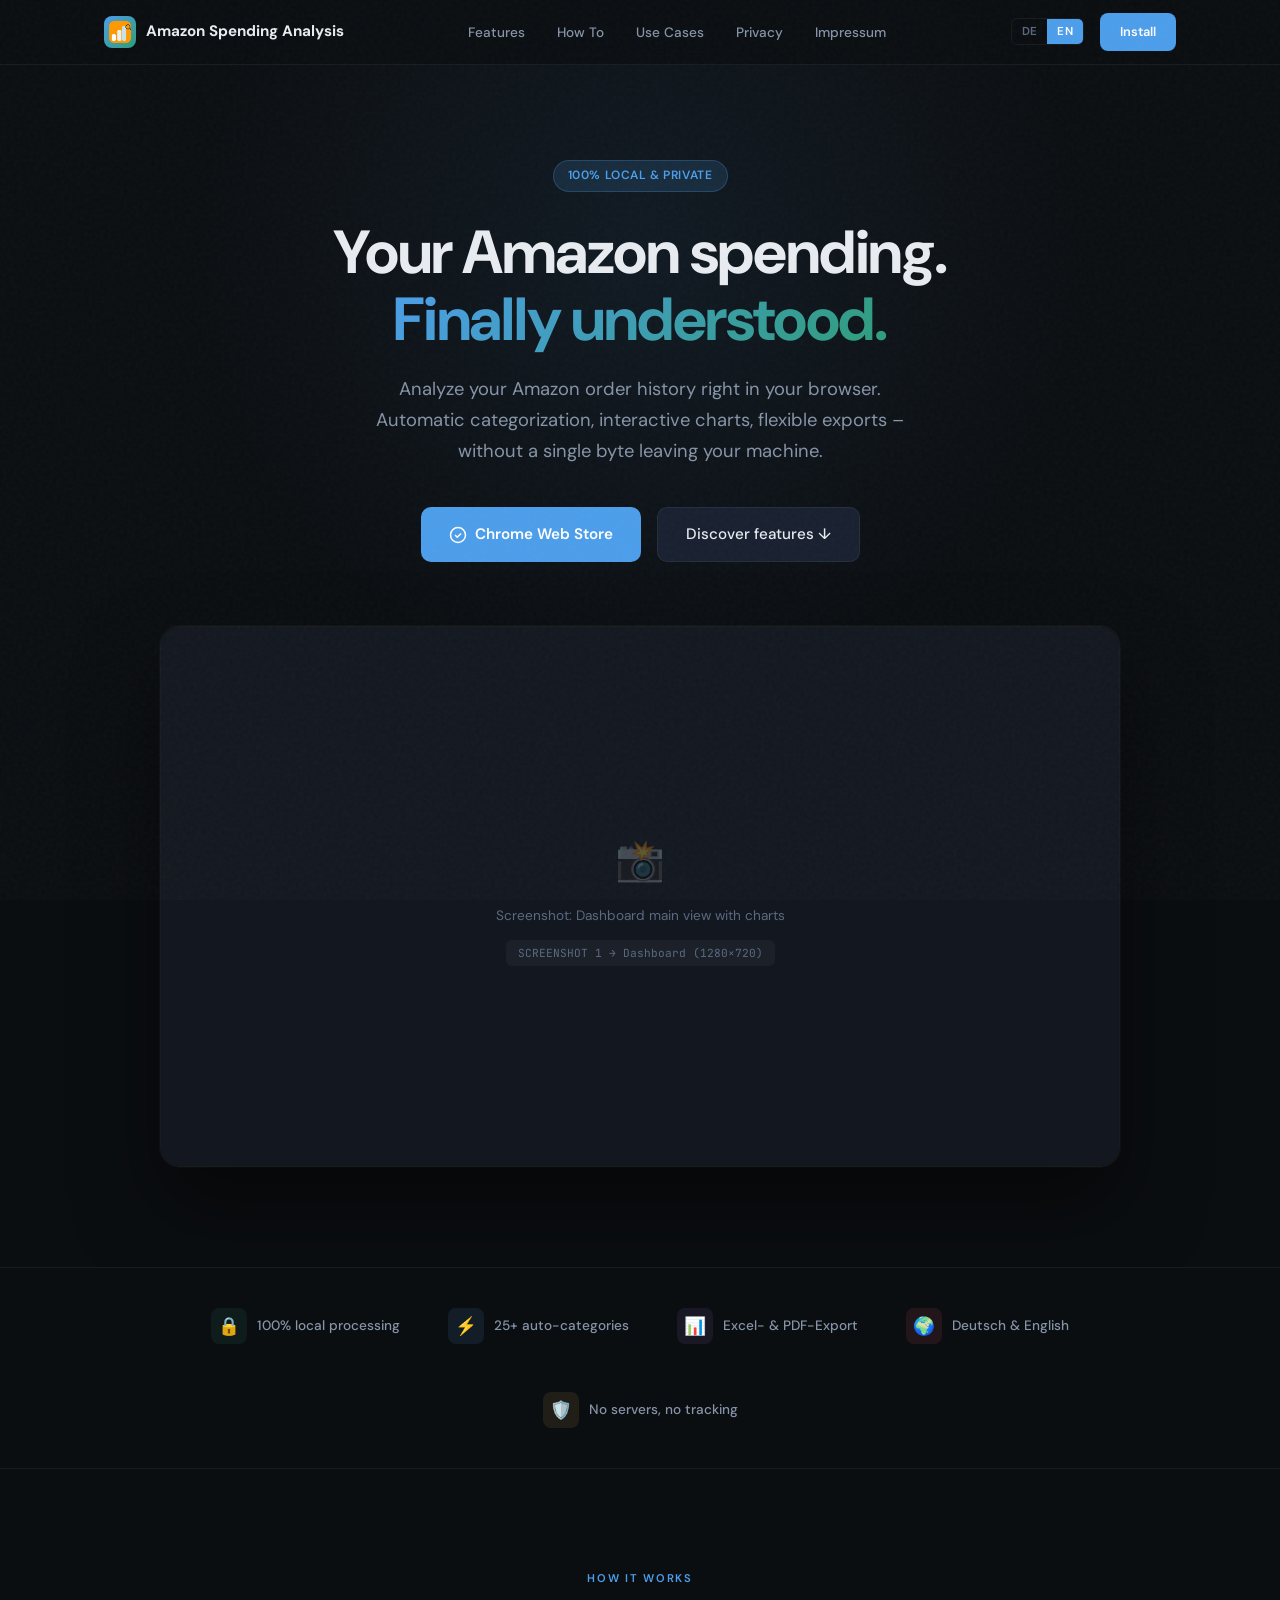
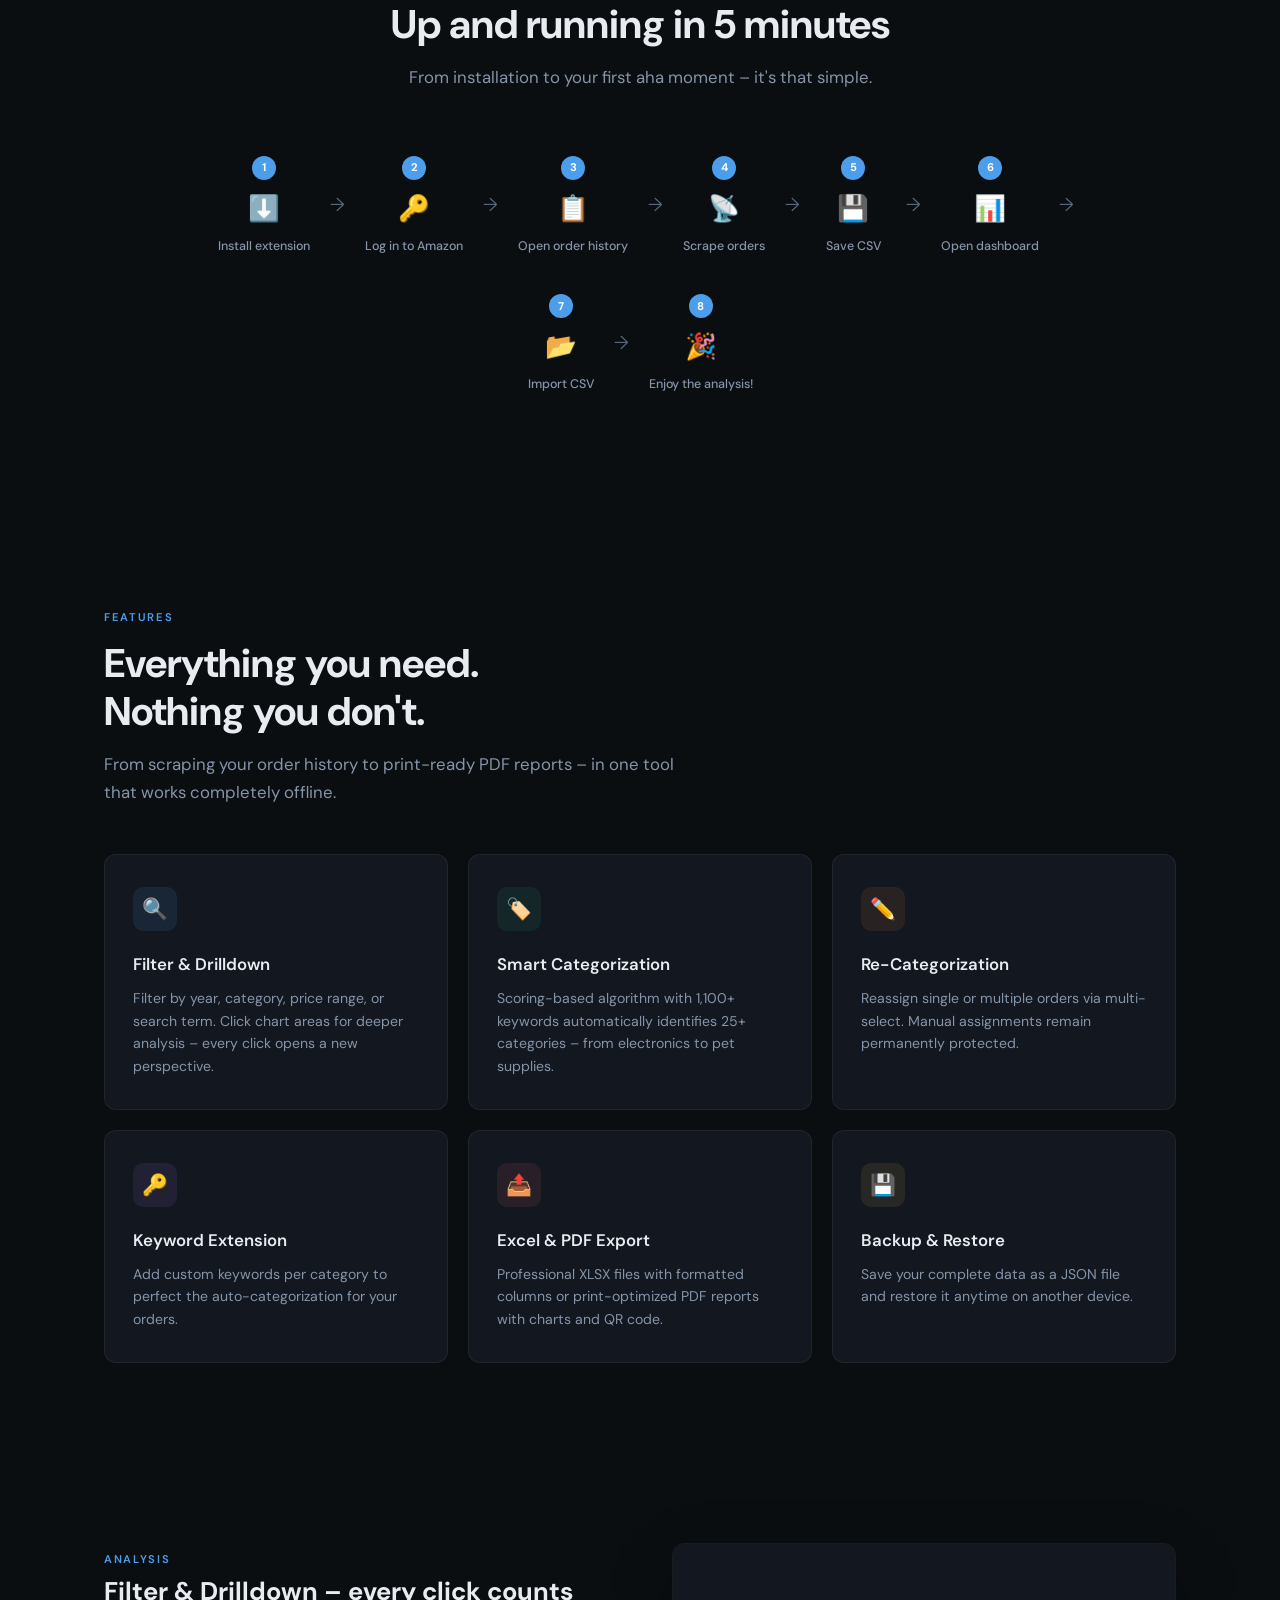
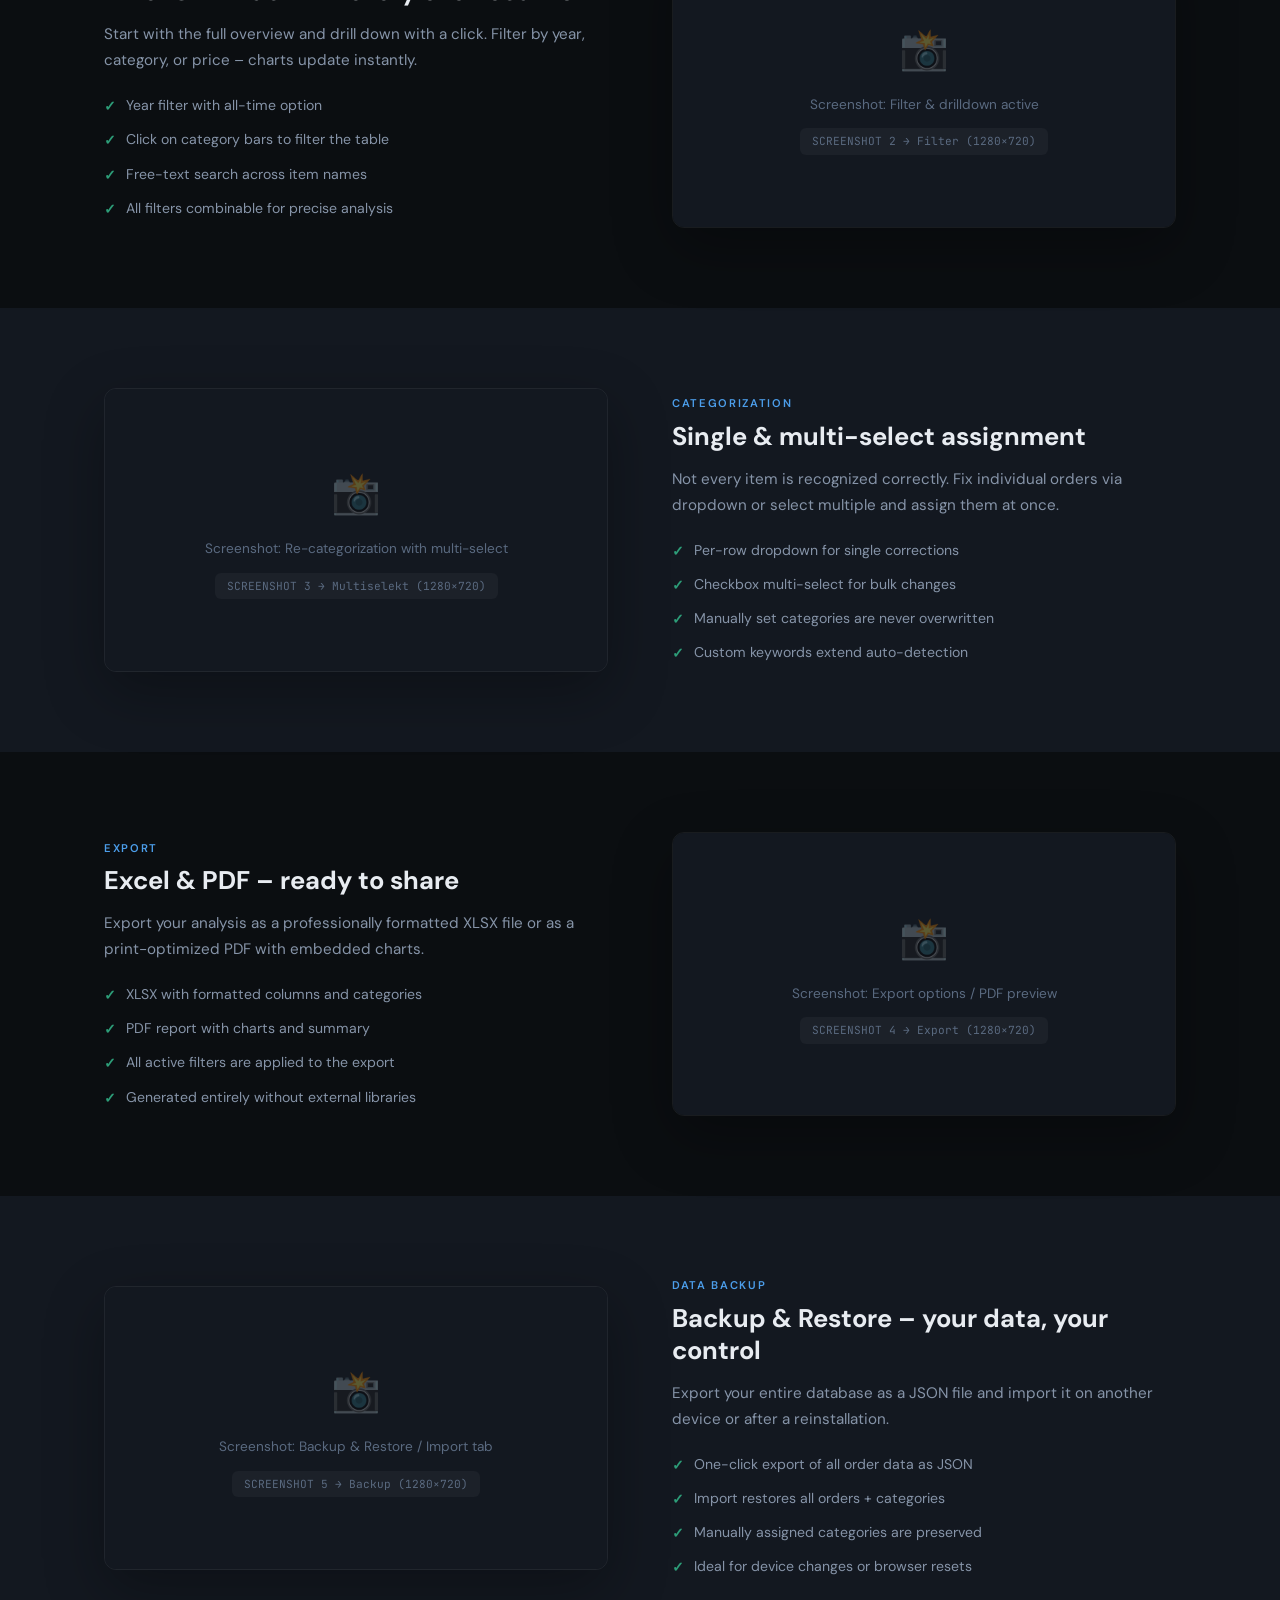
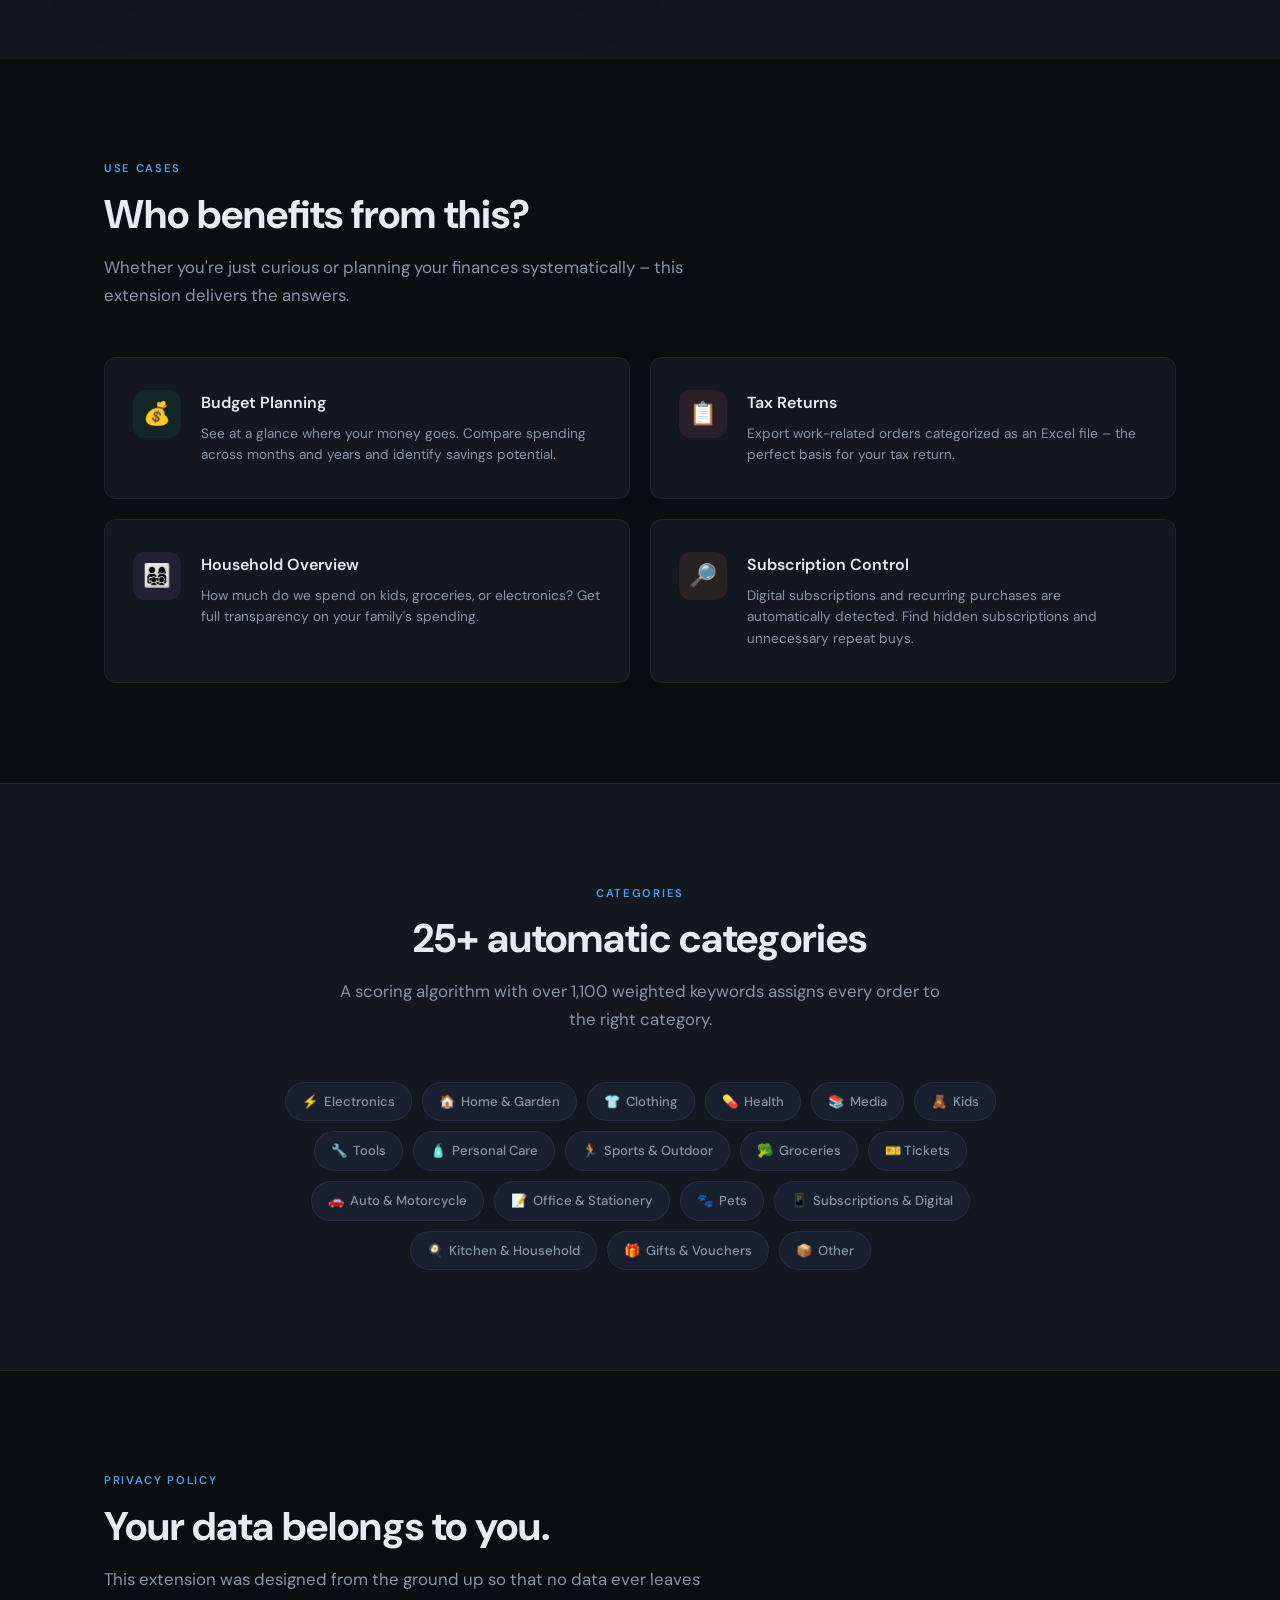
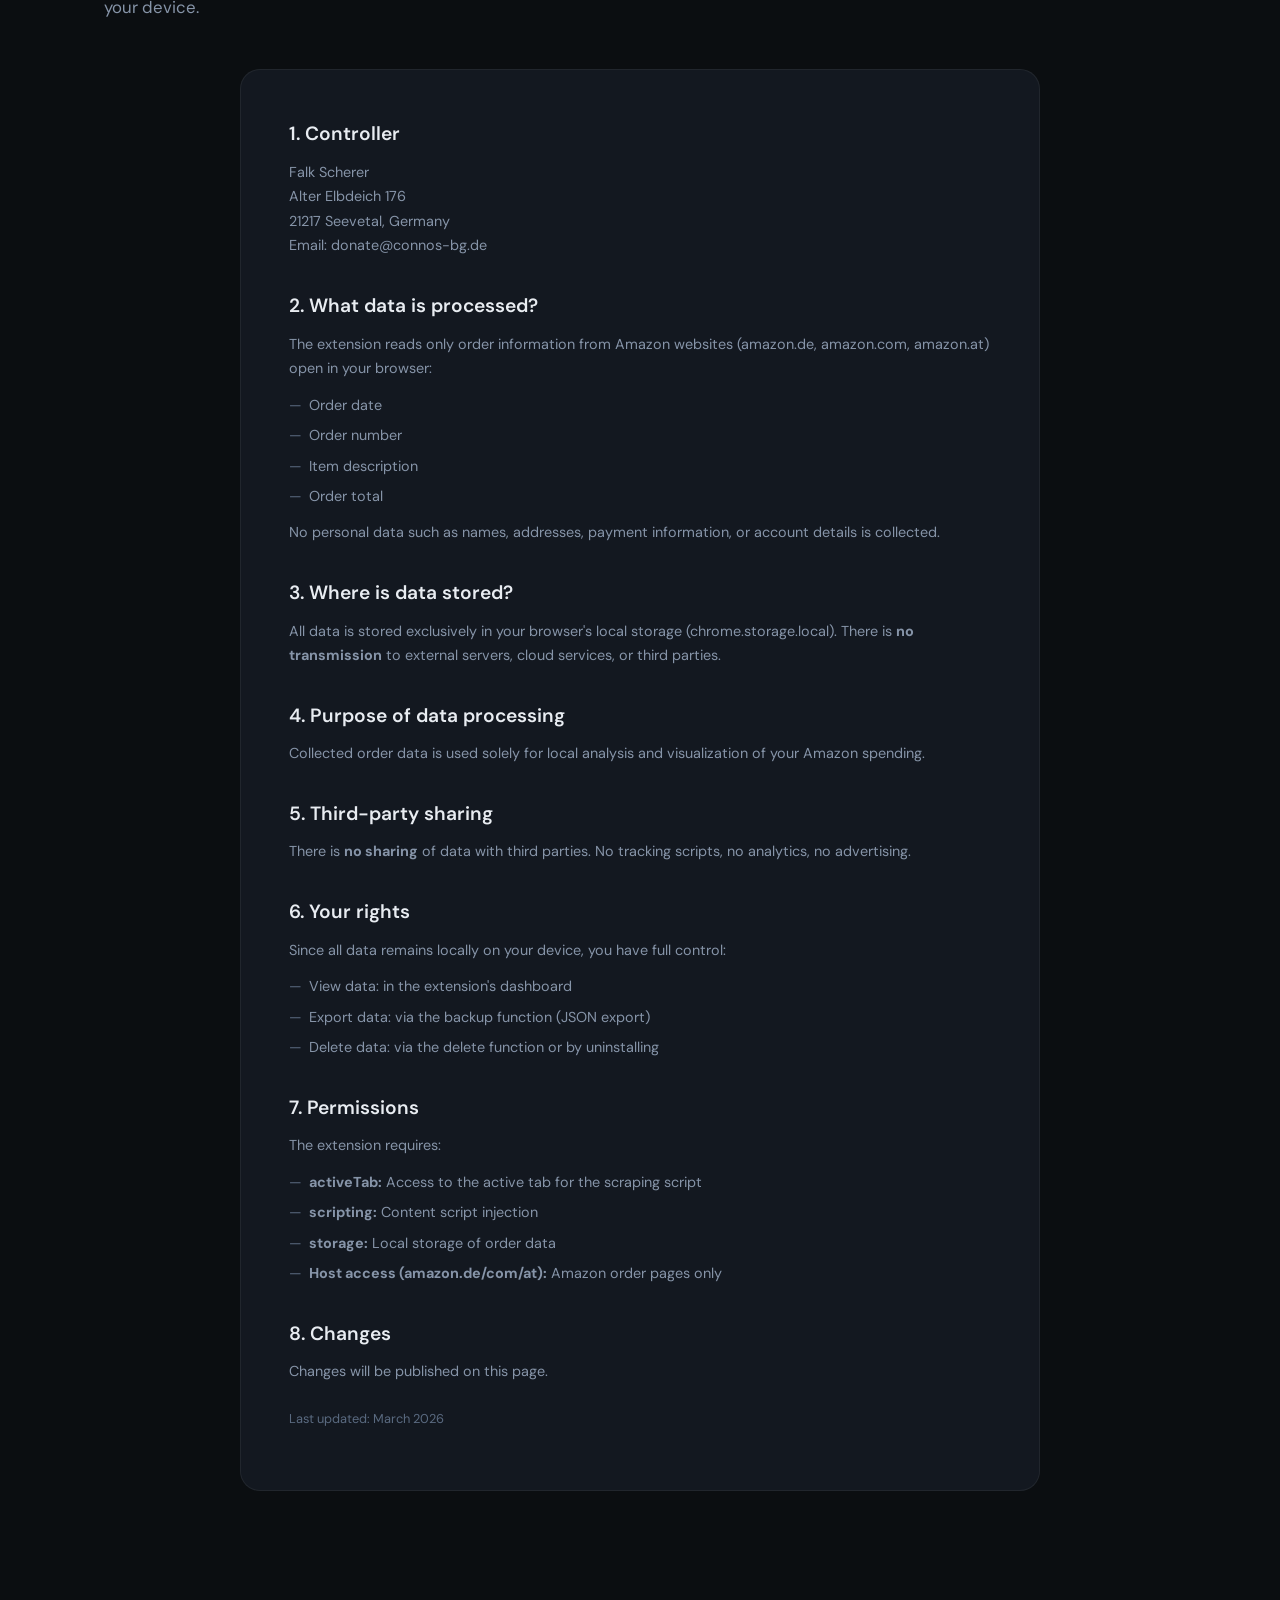
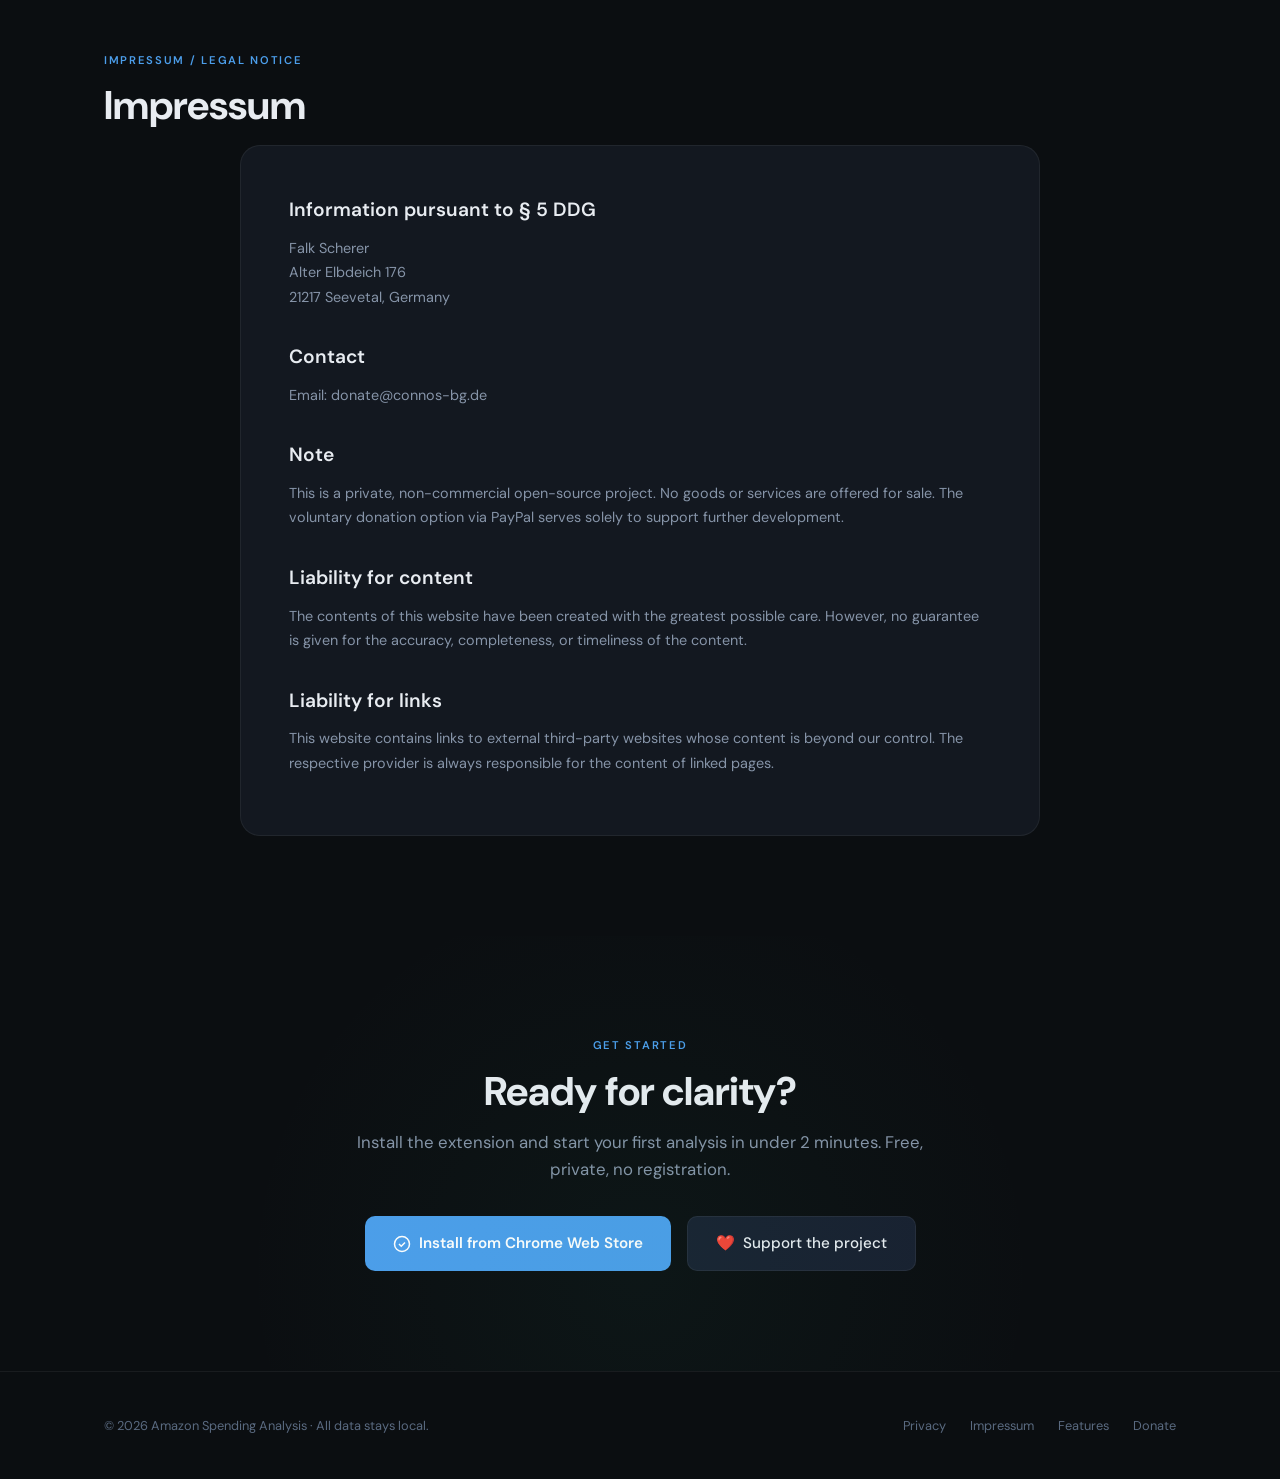
==== commit d23e0536: "Update index.html" ====
--- a/docs/index.html
+++ b/docs/index.html
@@ -1,47 +1,3 @@
-
-Alle Projekte
-Amazon Ausgabenanalyse
-
-
-
-Wie kann ich dir heute helfen?
-
-Du hast dein Ausgabenlimit für zusätzliche Nutzung erreicht ∙ Dein Limit wird um 16:00 zurückgesetzt
-Mehr kaufen
-
-Starte eine Aufgabe in Cowork
-Website für App mit Datenschutzrichtlinie
-Letzte Nachricht vor 1 Stunde
-App-Entwicklung anfordern
-Letzte Nachricht vor 3 Stunden
-Automatische app-kategorisierung optimieren
-Letzte Nachricht vor 3 Stunden
-Chrome-Erweiterung im Store veröffentlichen
-Letzte Nachricht vor 17 Stunden
-Speicher
-Nur du
-Purpose & context Falk is building and publishing a Chrome browser extension called "Amazon Ausgaben-Analyse" / "Amazon Order Analyser" — a tool that scrapes Amazon.de order history, auto-categorizes purchases into 25+ categories, and visualizes spending data in a local dashboard. All data stays in the browser with no external transmission. The project has evolved through multiple versions (v1.0 → v5.3+), with ongoing refinement of categorization accuracy, UI features, and store readiness. Current state Latest stable version is v5.3, with v4.6 categorization logic (scoring-based algorithm, ~1,114 keywords, 25+ categories including Auto & Motorrad, Büro & Schreibwaren, Haustier, Abo & Digital, Küche & Haushalt, Geschenke & Gutscheine) Extension is being prepared for Chrome Web Store submission: store descriptions (DE/EN), icons (all required sizes), screenshots (1280×800 px), privacy policy (bilingual HTML for GitHub Pages), permission justifications, and single-purpose statement are all completed A PayPal donation link (https://www.paypal.com/donate/?hostedbuttonid=LBAGVGGLPXMYQ) is integrated throughout the app (banner, import tab, popup button, PDF footer QR code) Key learnings & principles Chrome Extension CSP blocks inline scripts — all JS must be in external files (dashboard.js, dashboard.css, i18n.js, popup.js) chrome-extension:// URLs are inaccessible to browser automation tools; all debugging must be done via code inspection and console error reporting sed replacements fail inside single-quoted HTML builder strings when inserting double-quoted function calls — use strreplace instead Manually overridden categories must be protected via a userCat flag to prevent auto-recategorization from overwriting them Icons must be real RGBA PNG with transparent backgrounds, not JPEG renamed to .png; 4× supersampling with LANCZOS downscaling eliminates pixelation Chrome Web Store manifest descriptions have a 132-character limit Approach & patterns Falk's strong preference: deliver packaged ZIP files immediately after each change, with version numbers bumped consistently across all files (manifest.json, HTML titles, JS comments, UI labels) so the correct version can be verified on load Falk prefers Claude to make design decisions autonomously (e.g., export button placement, chart type selection) rather than asking for input All source files use bilingual header comments (DE/EN); a README.txt in both languages is included at the top level of each ZIP Full DE/EN bilingual support is implemented via a dedicated i18n.js with browser language auto-detection and a manual toggle in the dashboard header Tools & resources Languages/tech: JavaScript (vanilla), HTML/CSS, Chrome Extensions Manifest V3, Canvas API Export: Custom-built XLSX (ZIP + XML, no external libraries) and HTML print-to-PDF Image processing: Python 3 with Pillow (icon generation, screenshot resizing) File operations: bashtool with sed, grep, strreplace Hosting: GitHub Pages (for privacy policy) Distribution: Chrome Web Store (Productivity category)
-
-Zuletzt aktualisiert vor 3 Stunden
-
-Anweisungen
-Anweisungen hinzufügen, um Claudes Antworten anzupassen
-
-Dateien
-1% der Projektkapazität verwendet
-
-index.html
-470 Zeilen
-
-html
-
-
-
-index.html
-44.35 KB •470 Zeilen
-•
-Die Formatierung kann von der Quelle abweichen
-
 <!DOCTYPE html>
 <html lang="de">
 <head>
@@ -510,4 +466,4 @@
 window.addEventListener('scroll',function(){var n=document.querySelector('nav');if(window.scrollY>50){n.style.borderBottomColor='rgba(255,255,255,.08)';n.style.background='rgba(11,14,17,.95)'}else{n.style.borderBottomColor='rgba(255,255,255,.06)';n.style.background='rgba(11,14,17,.8)'}});
 </script>
 </body>
-</html>+</html>
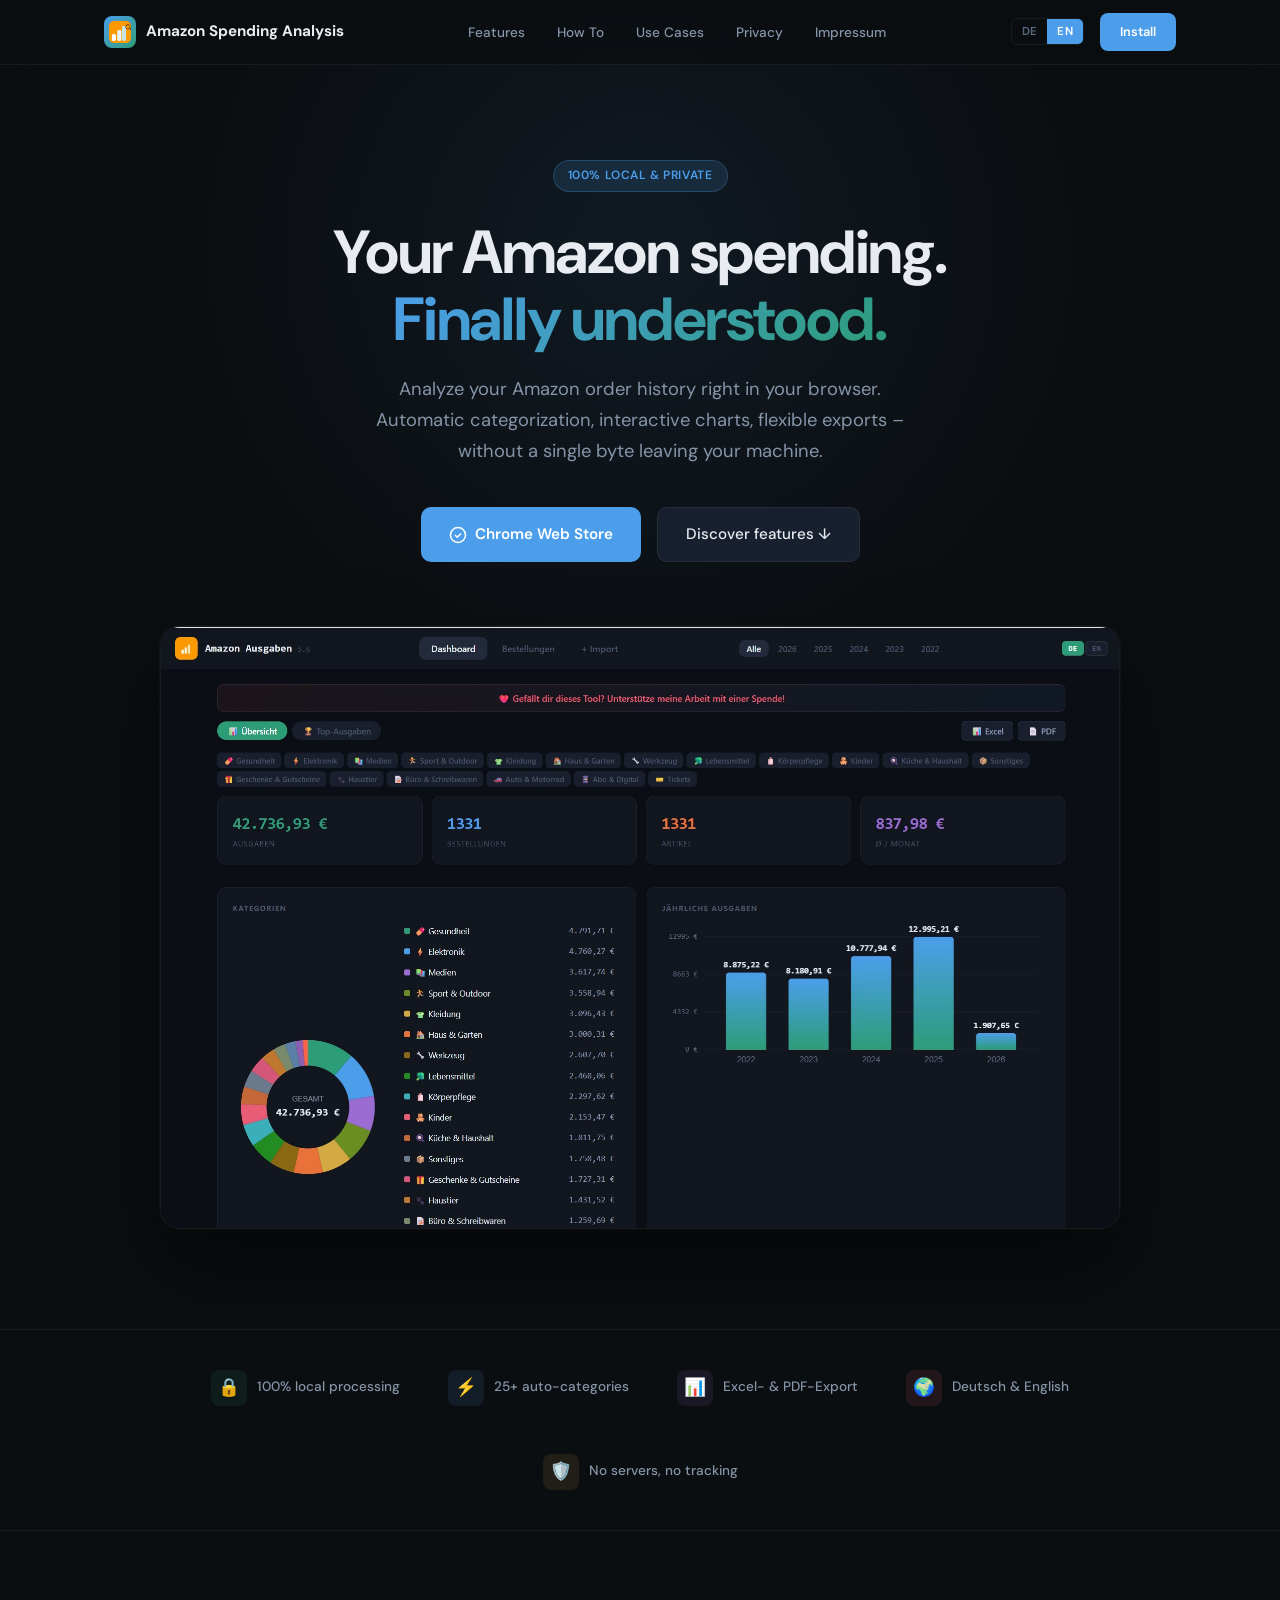
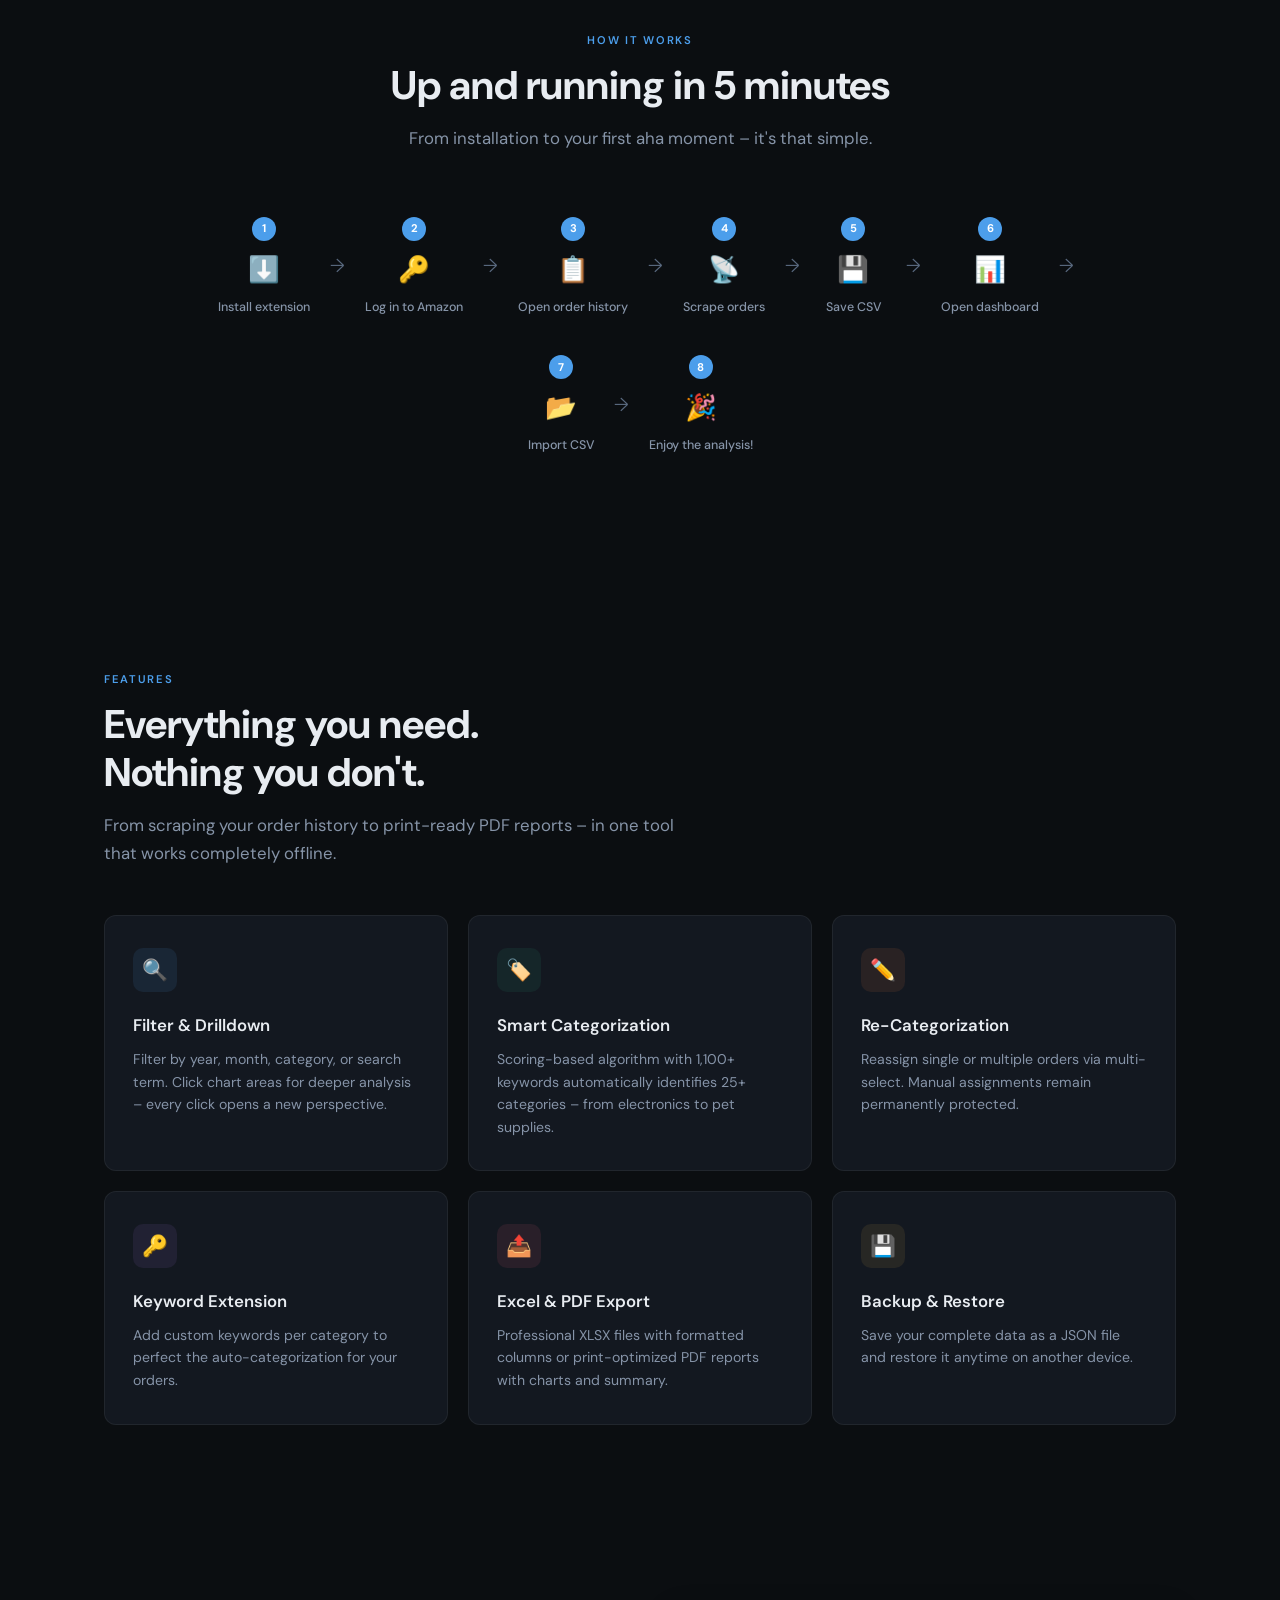
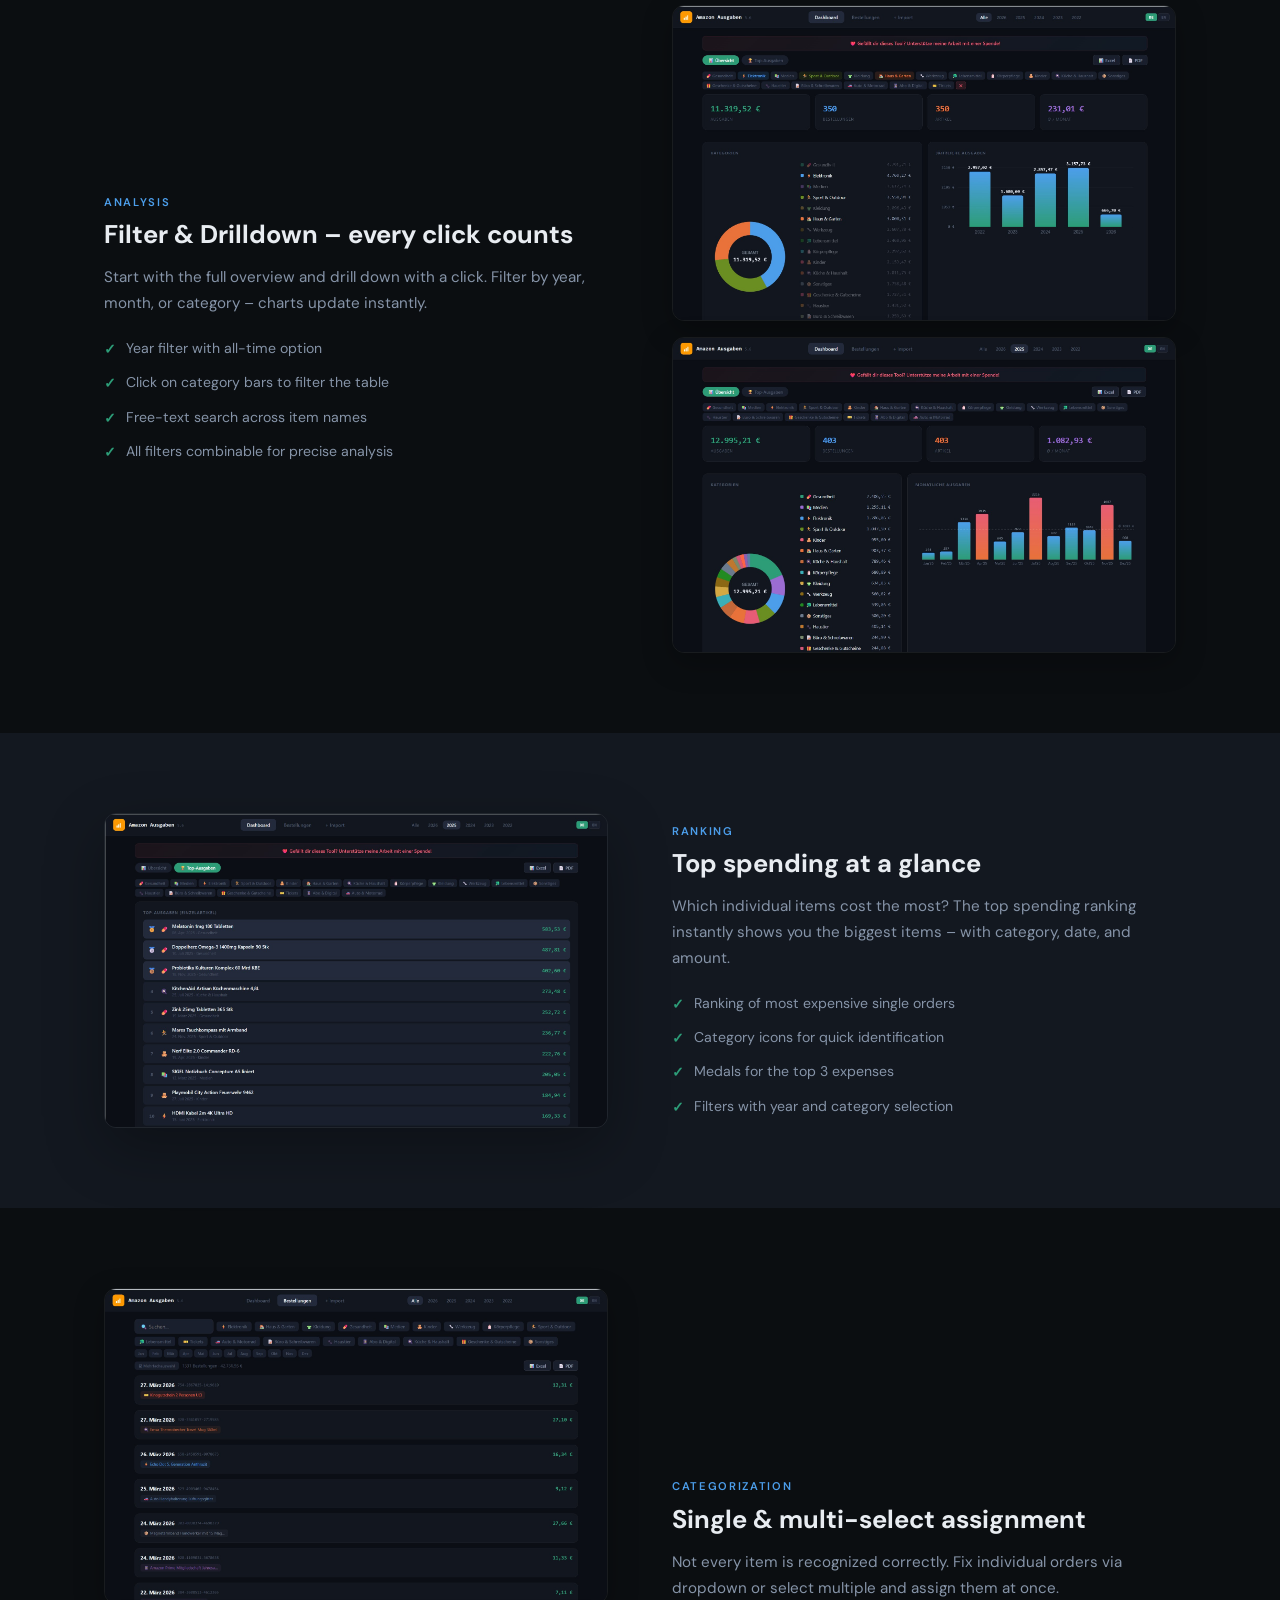
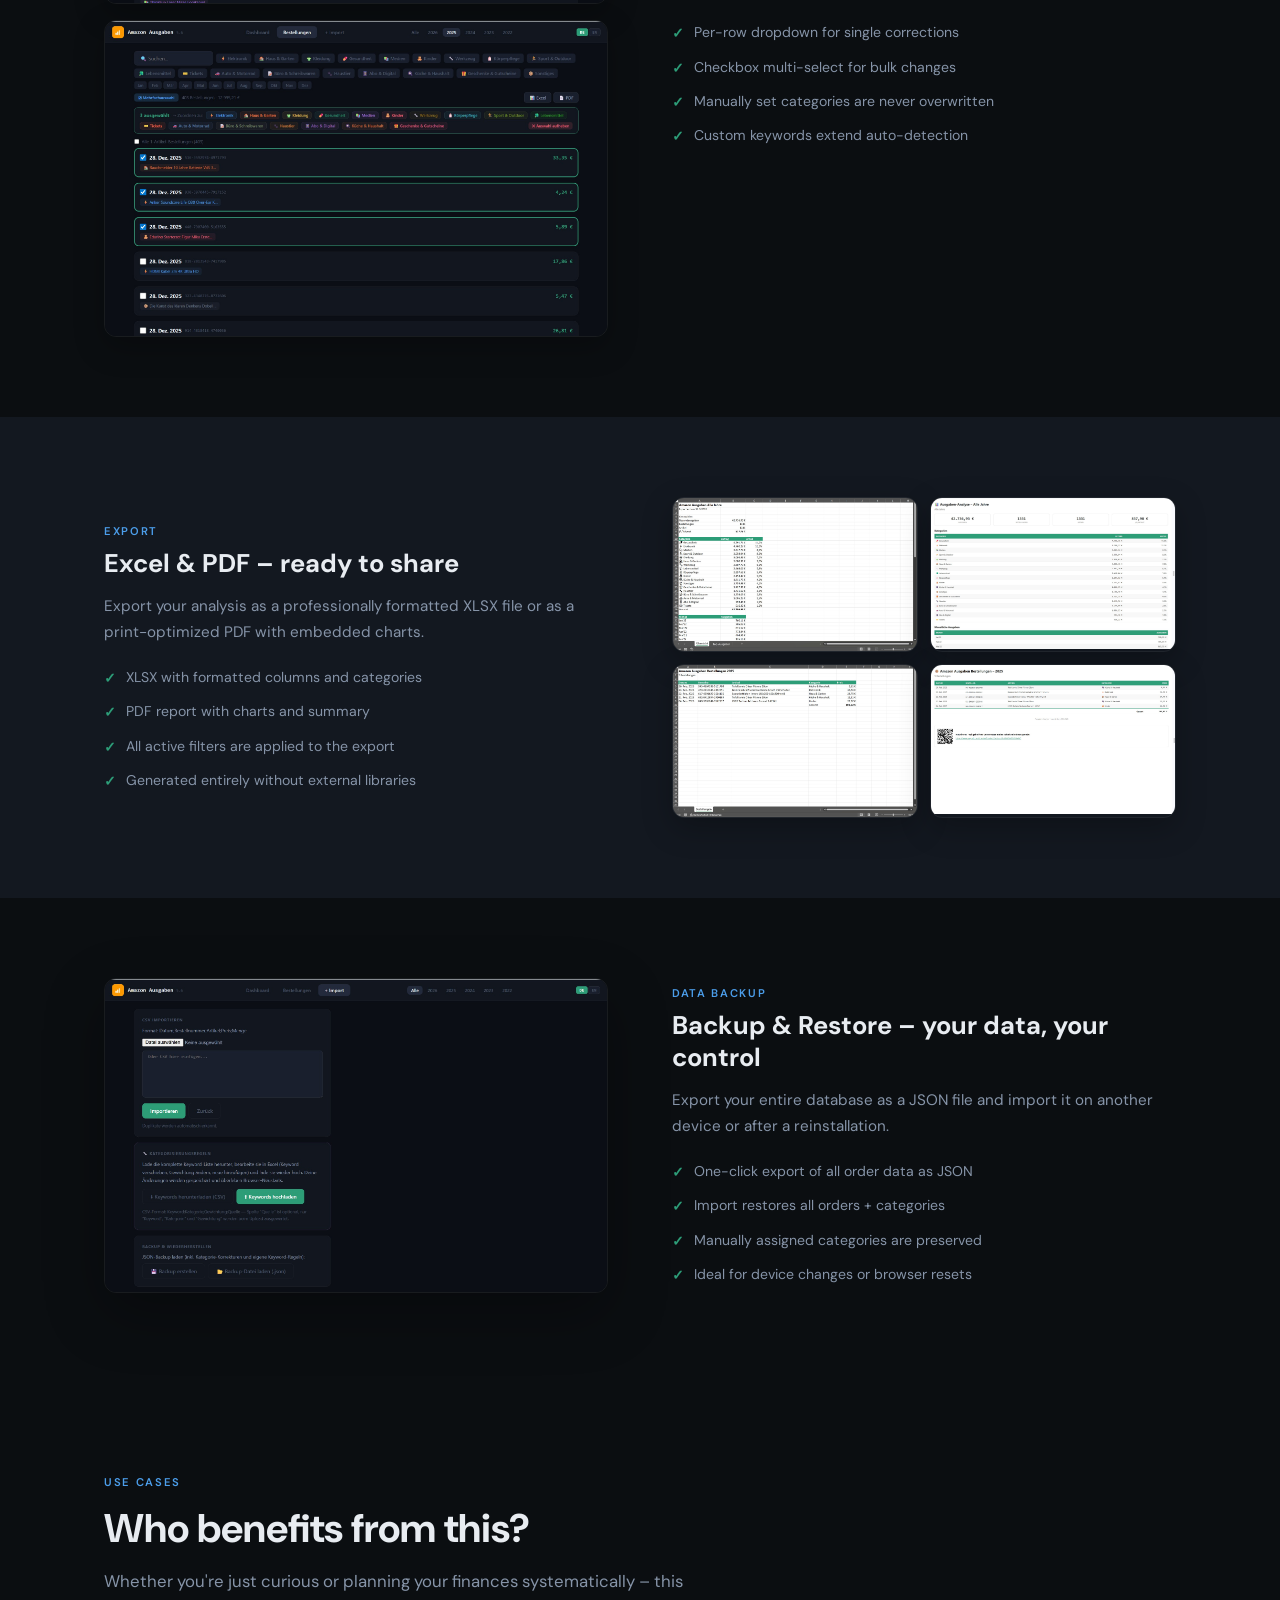
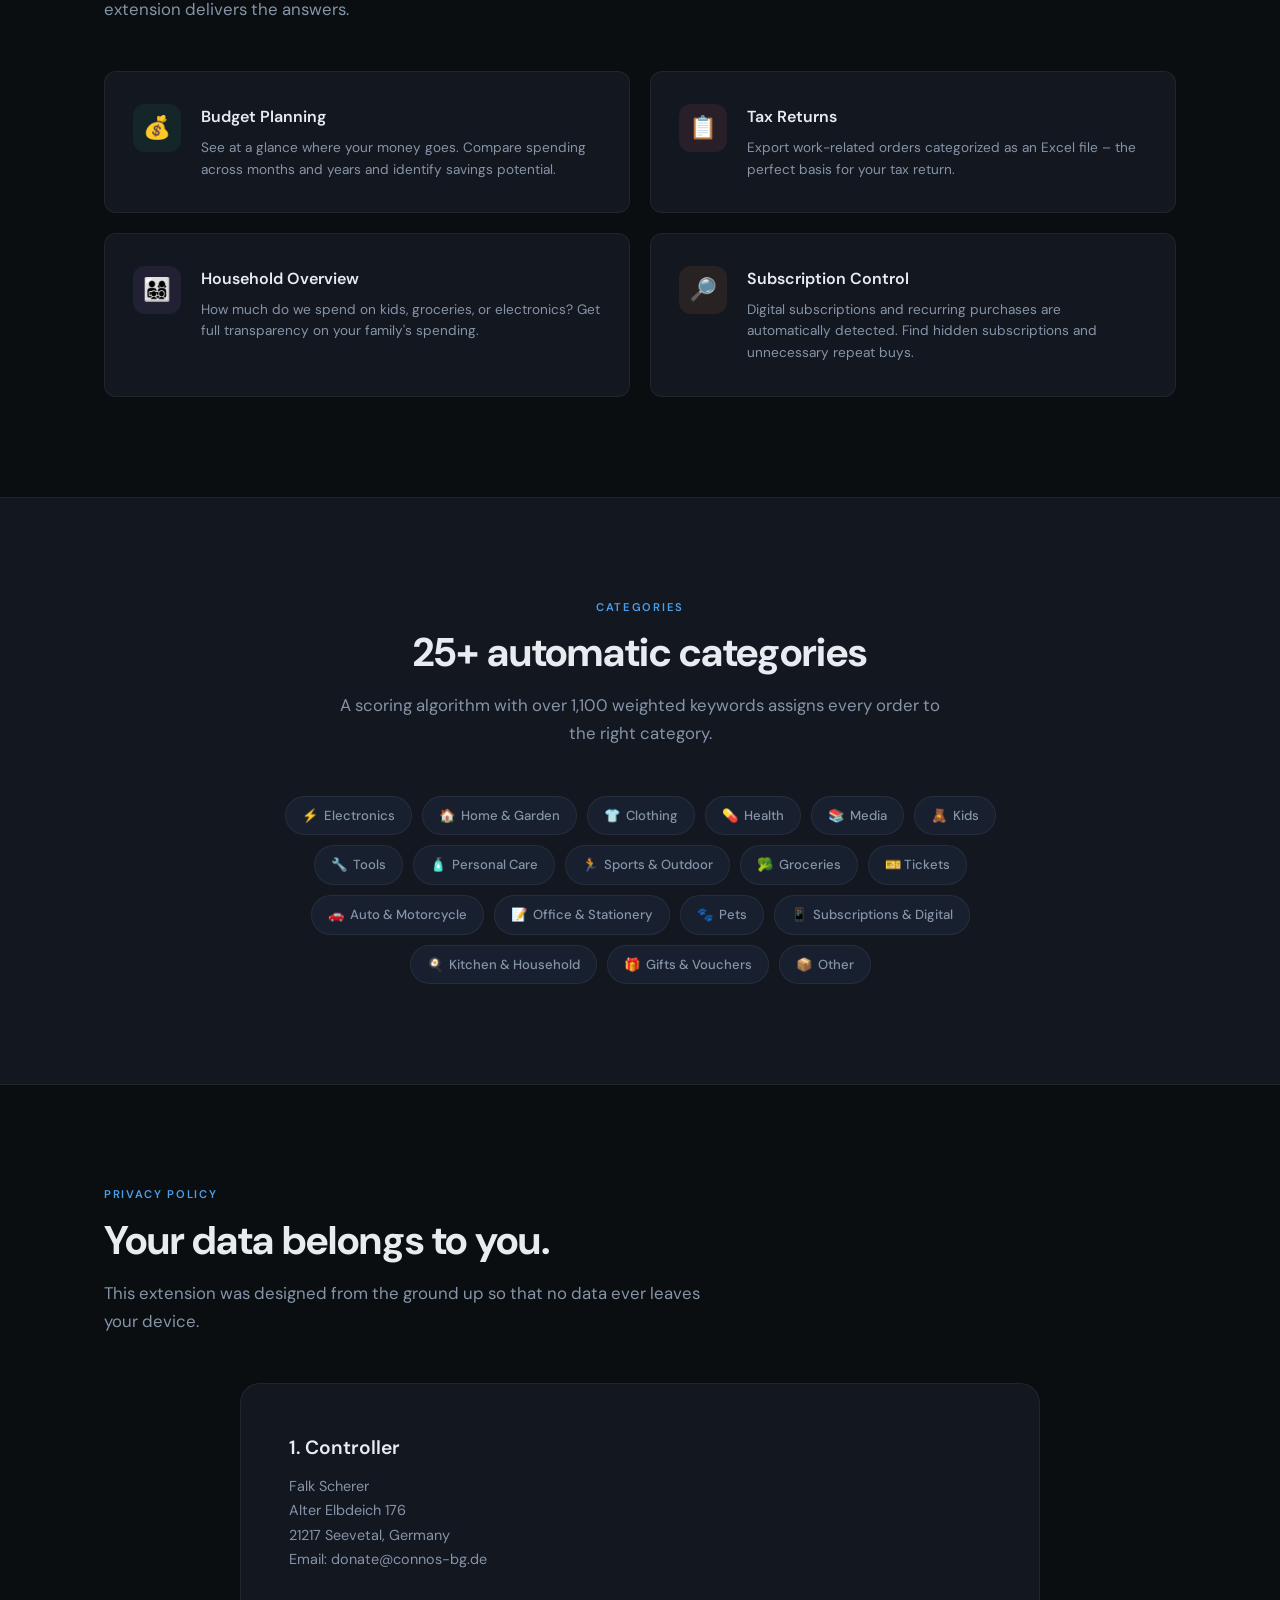
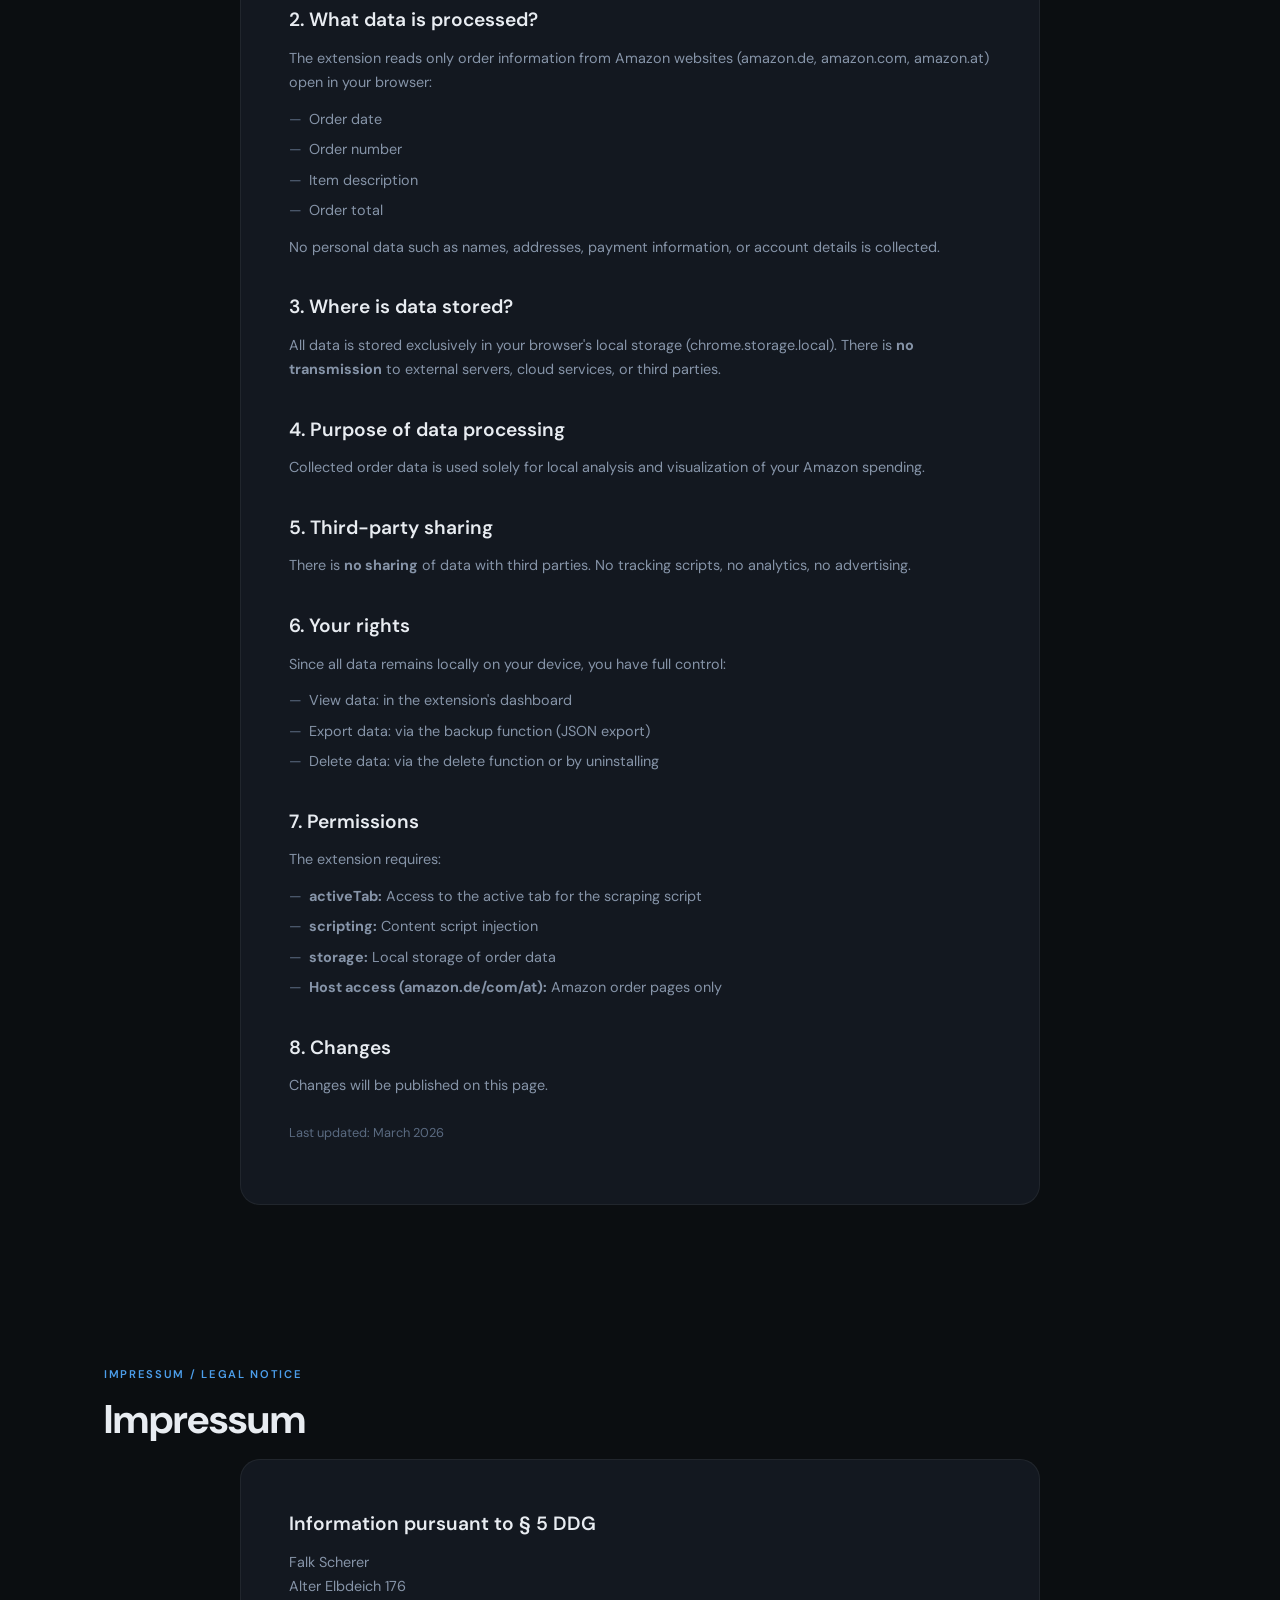
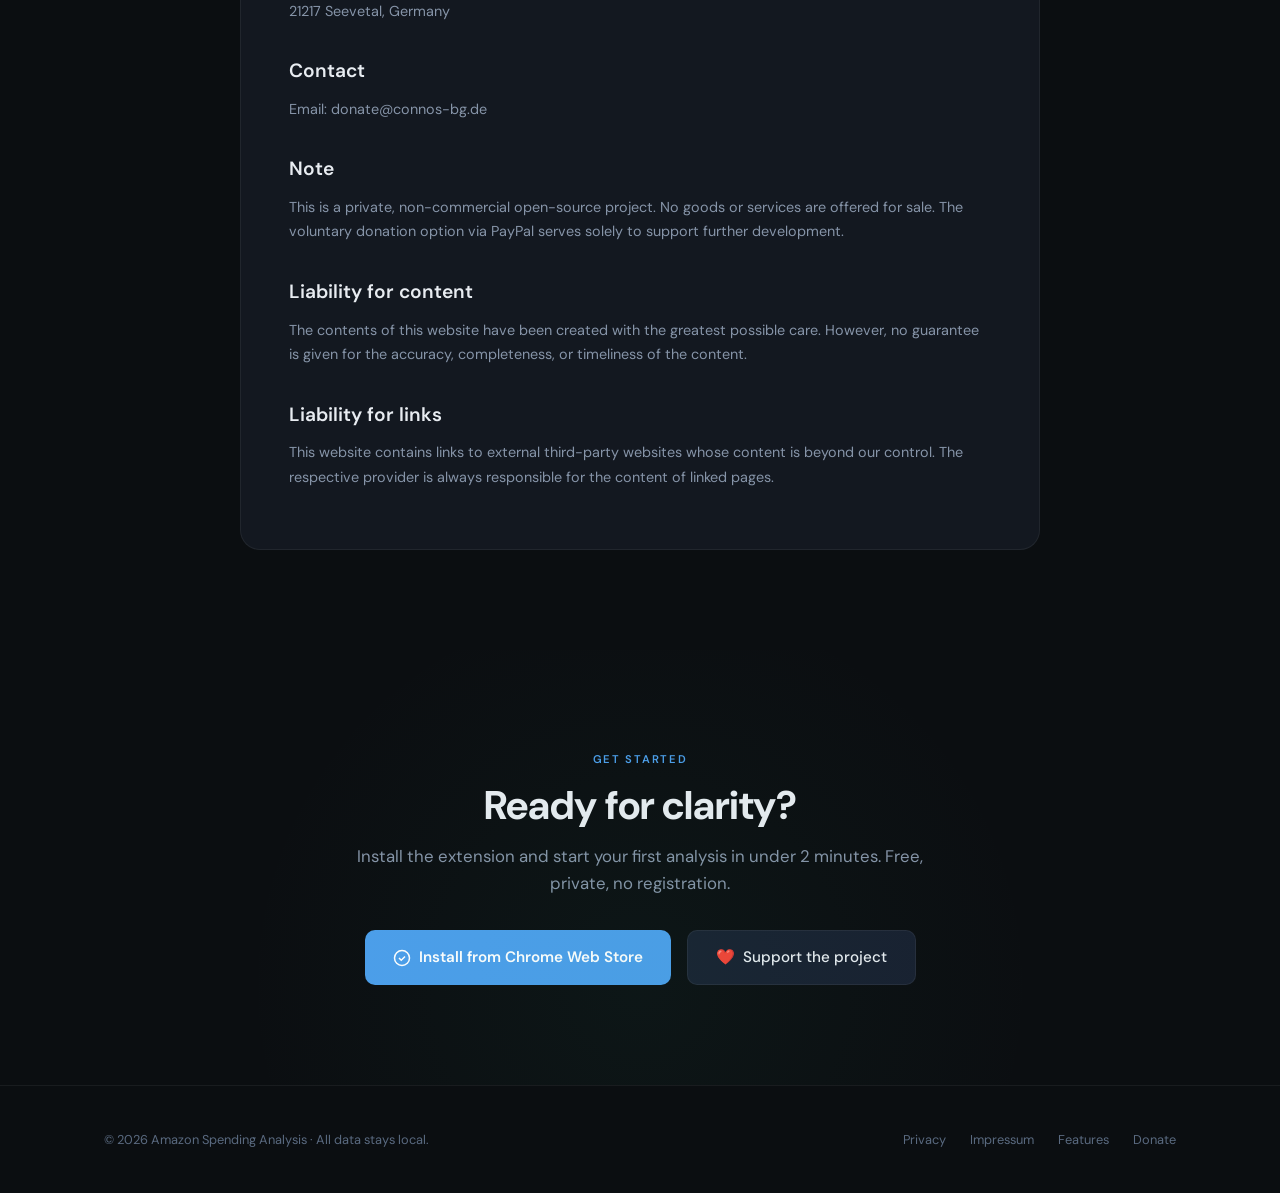
==== commit 5efbaa91: "Add files via upload" ====
--- a/docs/index.html
+++ b/docs/index.html
@@ -1,469 +1,498 @@
-<!DOCTYPE html>
-<html lang="de">
-<head>
-<meta charset="UTF-8">
-<meta name="viewport" content="width=device-width, initial-scale=1.0">
-<title>Amazon Ausgaben-Analyse – Chrome Extension</title>
-<meta name="description" content="Analysiere deine Amazon-Ausgaben lokal im Browser. Kategorisierung, Charts, Excel- & PDF-Export. 100% offline, 100% privat.">
-<link rel="icon" type="image/png" href="[data-uri]">
-<link rel="preconnect" href="https://fonts.googleapis.com">
-<link rel="preconnect" href="https://fonts.gstatic.com" crossorigin>
-<link href="https://fonts.googleapis.com/css2?family=DM+Sans:ital,opsz,wght@0,9..40,300;0,9..40,400;0,9..40,500;0,9..40,600;0,9..40,700;1,9..40,400&family=JetBrains+Mono:wght@400;500&display=swap" rel="stylesheet">
-<style>
-*,*::before,*::after{box-sizing:border-box;margin:0;padding:0}
-:root{--bg:#0B0E11;--bg-card:#131820;--bg-card-hover:#1A2230;--surface:#182030;--border:rgba(255,255,255,0.06);--border-accent:rgba(76,158,235,0.25);--text:#E8ECF1;--text-muted:#8694A8;--text-dim:#5A6A80;--accent:#4C9EEB;--accent-glow:rgba(76,158,235,0.15);--green:#2D9D78;--orange:#E8723A;--pink:#E85D75;--purple:#9B6CD1;--gold:#D4A843;--radius:12px;--radius-lg:20px;--font:'DM Sans',-apple-system,sans-serif;--mono:'JetBrains Mono',monospace}
-html{scroll-behavior:smooth}
-body{font-family:var(--font);background:var(--bg);color:var(--text);line-height:1.65;-webkit-font-smoothing:antialiased;overflow-x:hidden}
-body::before{content:'';position:fixed;inset:0;background:url("data:image/svg+xml,%3Csvg viewBox='0 0 256 256' xmlns='http://www.w3.org/2000/svg'%3E%3Cfilter id='n'%3E%3CfeTurbulence type='fractalNoise' baseFrequency='0.9' numOctaves='4' stitchTiles='stitch'/%3E%3C/filter%3E%3Crect width='100%25' height='100%25' filter='url(%23n)' opacity='0.03'/%3E%3C/svg%3E");pointer-events:none;z-index:9999}
-.container{max-width:1120px;margin:0 auto;padding:0 24px}
-a{color:var(--accent);text-decoration:none;transition:color .2s}a:hover{color:#6DB5F5}
-.badge{display:inline-block;padding:5px 14px;border-radius:100px;font-size:.75rem;font-weight:600;letter-spacing:.05em;text-transform:uppercase;border:1px solid}
-.section-label{font-size:.7rem;font-weight:600;letter-spacing:.15em;text-transform:uppercase;color:var(--accent);margin-bottom:12px}
-h2{font-size:clamp(1.75rem,4vw,2.5rem);font-weight:700;line-height:1.2;margin-bottom:16px}
-.section-desc{color:var(--text-muted);font-size:1.05rem;max-width:600px;margin-bottom:48px}
-section{padding:100px 0}
-nav{position:fixed;top:0;left:0;right:0;z-index:100;background:rgba(11,14,17,.8);backdrop-filter:blur(20px);border-bottom:1px solid var(--border);transition:all .3s}
-nav .container{display:flex;align-items:center;justify-content:space-between;height:64px}
-.nav-logo{display:flex;align-items:center;gap:10px;font-weight:700;font-size:.95rem;color:var(--text)}
-.nav-logo-icon{width:32px;height:32px;background:linear-gradient(135deg,var(--accent),var(--green));border-radius:8px;display:flex;align-items:center;justify-content:center;font-size:1rem}
-.nav-right{display:flex;align-items:center;gap:16px}
-.nav-links{display:flex;gap:32px;list-style:none}
-.nav-links a{color:var(--text-muted);font-size:.85rem;font-weight:500;transition:color .2s}.nav-links a:hover{color:var(--text)}
-.nav-cta{padding:8px 20px;background:var(--accent);color:#fff!important;border-radius:8px;font-size:.8rem;font-weight:600;transition:transform .2s,box-shadow .2s}.nav-cta:hover{transform:translateY(-1px);box-shadow:0 4px 20px rgba(76,158,235,.3);color:#fff!important}
-.lang-toggle{display:flex;border:1px solid var(--border);border-radius:6px;overflow:hidden;flex-shrink:0}
-.lang-toggle button{padding:5px 10px;font-size:.72rem;font-weight:600;font-family:var(--font);border:none;background:transparent;color:var(--text-dim);cursor:pointer;transition:all .2s;letter-spacing:.03em}
-.lang-toggle button.active{background:var(--accent);color:#fff}
-.lang-toggle button:not(.active):hover{color:var(--text-muted);background:rgba(255,255,255,.04)}
-.nav-mobile-toggle{display:none;background:none;border:none;color:var(--text);cursor:pointer}
-.hero{padding:160px 0 100px;position:relative;overflow:hidden}
-.hero::before{content:'';position:absolute;top:-200px;left:50%;transform:translateX(-50%);width:900px;height:900px;background:radial-gradient(circle,rgba(76,158,235,.08) 0%,transparent 70%);pointer-events:none}
-.hero .container{display:flex;flex-direction:column;align-items:center;text-align:center;position:relative}
-.hero-badge{background:var(--accent-glow);border-color:var(--border-accent);color:var(--accent);margin-bottom:28px}
-.hero h1{font-size:clamp(2.2rem,5.5vw,3.8rem);font-weight:700;line-height:1.1;max-width:800px;margin-bottom:20px;letter-spacing:-.02em}
-.hero h1 .gradient{background:linear-gradient(135deg,var(--accent),var(--green));-webkit-background-clip:text;-webkit-text-fill-color:transparent;background-clip:text}
-.hero-sub{color:var(--text-muted);font-size:1.15rem;max-width:560px;margin-bottom:40px;line-height:1.7}
-.hero-actions{display:flex;gap:16px;flex-wrap:wrap;justify-content:center}
-.btn-primary{display:inline-flex;align-items:center;gap:8px;padding:14px 28px;background:var(--accent);color:#fff;border-radius:10px;font-size:.95rem;font-weight:600;transition:all .25s;border:none;cursor:pointer}.btn-primary:hover{transform:translateY(-2px);box-shadow:0 8px 30px rgba(76,158,235,.35);color:#fff}
-.btn-secondary{display:inline-flex;align-items:center;gap:8px;padding:14px 28px;background:var(--surface);color:var(--text);border:1px solid var(--border);border-radius:10px;font-size:.95rem;font-weight:500;transition:all .25s;cursor:pointer}.btn-secondary:hover{background:var(--bg-card-hover);border-color:rgba(255,255,255,.1);color:var(--text)}
-.hero-screenshot{margin-top:64px;width:100%;max-width:960px;border-radius:var(--radius-lg);overflow:hidden;border:1px solid var(--border);box-shadow:0 40px 80px rgba(0,0,0,.5),0 0 0 1px rgba(255,255,255,.03)}
-.screenshot-placeholder{width:100%;aspect-ratio:16/9;background:var(--bg-card);display:flex;flex-direction:column;align-items:center;justify-content:center;gap:12px;color:var(--text-dim);font-size:.85rem}
-.screenshot-placeholder .icon{font-size:2.5rem;opacity:.3}
-.screenshot-placeholder .label{font-family:var(--mono);font-size:.7rem;color:var(--text-dim);background:rgba(255,255,255,.04);padding:4px 12px;border-radius:6px}
-.trust-bar{padding:40px 0;border-top:1px solid var(--border);border-bottom:1px solid var(--border)}
-.trust-bar .container{display:flex;justify-content:center;gap:48px;flex-wrap:wrap}
-.trust-item{display:flex;align-items:center;gap:10px;color:var(--text-muted);font-size:.85rem;font-weight:500}
-.trust-icon{width:36px;height:36px;border-radius:8px;display:flex;align-items:center;justify-content:center;font-size:1.1rem}
-.features{background:var(--bg)}
-.features-grid{display:grid;grid-template-columns:repeat(3,1fr);gap:20px}
-.feature-card{background:var(--bg-card);border:1px solid var(--border);border-radius:var(--radius);padding:32px 28px;transition:all .3s;position:relative;overflow:hidden}
-.feature-card::before{content:'';position:absolute;top:0;left:0;right:0;height:2px;background:var(--card-accent,var(--accent));opacity:0;transition:opacity .3s}
-.feature-card:hover{border-color:rgba(255,255,255,.1);background:var(--bg-card-hover);transform:translateY(-2px)}.feature-card:hover::before{opacity:1}
-.feature-icon{width:44px;height:44px;border-radius:10px;display:flex;align-items:center;justify-content:center;font-size:1.3rem;margin-bottom:20px;background:var(--icon-bg,var(--accent-glow))}
-.feature-card h3{font-size:1.05rem;font-weight:600;margin-bottom:8px}.feature-card p{color:var(--text-muted);font-size:.88rem;line-height:1.6}
-.showcase-section{padding:80px 0}.showcase-section:nth-child(even){background:var(--bg-card)}
-.showcase-row{display:grid;grid-template-columns:1fr 1fr;gap:64px;align-items:center}
-.showcase-row.reverse{direction:rtl}.showcase-row.reverse>*{direction:ltr}
-.showcase-text .section-label{margin-bottom:8px}
-.showcase-text h3{font-size:1.6rem;font-weight:700;margin-bottom:14px;line-height:1.25}
-.showcase-text p{color:var(--text-muted);font-size:.95rem;margin-bottom:20px;line-height:1.7}
-.showcase-list{list-style:none;display:flex;flex-direction:column;gap:10px}
-.showcase-list li{display:flex;align-items:flex-start;gap:10px;color:var(--text-muted);font-size:.88rem}
-.showcase-list li::before{content:'✓';color:var(--green);font-weight:700;flex-shrink:0;margin-top:1px}
-.showcase-screenshot{border-radius:var(--radius);overflow:hidden;border:1px solid var(--border);box-shadow:0 20px 60px rgba(0,0,0,.3)}
-.use-cases{background:var(--bg)}
-.use-cases-grid{display:grid;grid-template-columns:repeat(2,1fr);gap:20px}
-.use-case-card{background:var(--bg-card);border:1px solid var(--border);border-radius:var(--radius);padding:32px 28px;display:flex;gap:20px;transition:all .3s}.use-case-card:hover{border-color:rgba(255,255,255,.1);background:var(--bg-card-hover)}
-.use-case-icon{width:48px;height:48px;border-radius:12px;display:flex;align-items:center;justify-content:center;font-size:1.4rem;flex-shrink:0;background:rgba(76,158,235,.08)}
-.use-case-card h3{font-size:1rem;font-weight:600;margin-bottom:6px}.use-case-card p{color:var(--text-muted);font-size:.85rem;line-height:1.6}
-.categories{background:var(--bg-card);border-top:1px solid var(--border);border-bottom:1px solid var(--border)}
-.categories .container{text-align:center}.categories .section-desc{margin-left:auto;margin-right:auto}
-.cat-cloud{display:flex;flex-wrap:wrap;justify-content:center;gap:10px;max-width:800px;margin:0 auto}
-.cat-chip{display:inline-flex;align-items:center;gap:6px;padding:8px 16px;border-radius:100px;font-size:.82rem;font-weight:500;background:var(--surface);border:1px solid var(--border);color:var(--text-muted);transition:all .3s}.cat-chip:hover{border-color:rgba(255,255,255,.15);color:var(--text);transform:translateY(-1px)}
-.legal-content{background:var(--bg-card);border:1px solid var(--border);border-radius:var(--radius-lg);padding:48px;max-width:800px;margin:0 auto}
-.legal-content h3{font-size:1.2rem;font-weight:600;margin-top:32px;margin-bottom:10px;color:var(--text)}.legal-content h3:first-child{margin-top:0}
-.legal-content p,.legal-content ul{color:var(--text-muted);font-size:.9rem;line-height:1.7;margin-bottom:12px}
-.legal-content ul{list-style:none;padding-left:0}.legal-content ul li{padding-left:20px;position:relative;margin-bottom:6px}.legal-content ul li::before{content:'—';position:absolute;left:0;color:var(--text-dim)}
-.cta-section{padding:100px 0;text-align:center;position:relative;overflow:hidden}
-.cta-section::before{content:'';position:absolute;bottom:-300px;left:50%;transform:translateX(-50%);width:800px;height:800px;background:radial-gradient(circle,rgba(45,157,120,.06) 0%,transparent 70%);pointer-events:none}
-.cta-section h2{margin-bottom:14px}.cta-section .section-desc{margin-left:auto;margin-right:auto;margin-bottom:32px}
-.cta-actions{display:flex;gap:16px;justify-content:center;flex-wrap:wrap}
-footer{padding:40px 0;border-top:1px solid var(--border)}
-footer .container{display:flex;justify-content:space-between;align-items:center;flex-wrap:wrap;gap:16px}
-.footer-text{color:var(--text-dim);font-size:.8rem}
-.footer-links{display:flex;gap:24px;list-style:none}.footer-links a{color:var(--text-dim);font-size:.8rem;transition:color .2s}.footer-links a:hover{color:var(--text-muted)}
-@media(max-width:900px){.features-grid{grid-template-columns:1fr 1fr}.showcase-row{grid-template-columns:1fr;gap:40px}.showcase-row.reverse{direction:ltr}.use-cases-grid{grid-template-columns:1fr}.nav-links{display:none}.nav-mobile-toggle{display:block}}
-@media(max-width:600px){.features-grid{grid-template-columns:1fr}.hero h1{font-size:2rem}.trust-bar .container{gap:24px}.legal-content{padding:28px 20px}section{padding:64px 0}}
-.steps{display:flex;align-items:center;justify-content:center;flex-wrap:wrap;gap:8px;max-width:900px;margin:0 auto}
-.step{display:flex;flex-direction:column;align-items:center;gap:8px;padding:16px 12px;min-width:90px;position:relative}
-.step-num{width:24px;height:24px;border-radius:50%;background:var(--accent);color:#fff;font-size:.7rem;font-weight:700;display:flex;align-items:center;justify-content:center}
-.step-icon{font-size:1.6rem}
-.step-text{font-size:.78rem;color:var(--text-muted);font-weight:500;text-align:center;line-height:1.3}
-.step-arrow{color:var(--text-dim);font-size:1.2rem;font-weight:300;flex-shrink:0}
-@media(max-width:700px){.step-arrow{display:none}.steps{gap:4px}.step{min-width:70px;padding:10px 6px}.step-icon{font-size:1.3rem}.step-text{font-size:.7rem}}
-@keyframes fadeInUp{from{opacity:0;transform:translateY(24px)}to{opacity:1;transform:translateY(0)}}
-.animate-in{opacity:0;animation:fadeInUp .6s ease forwards}.delay-1{animation-delay:.1s}.delay-2{animation-delay:.2s}.delay-3{animation-delay:.3s}.delay-4{animation-delay:.4s}
-</style>
-</head>
-<body>
-
-<!-- NAV -->
-<nav>
-  <div class="container">
-    <a href="#" class="nav-logo">
-      <div class="nav-logo-icon"><img src="[data-uri]" alt="" style="width:22px;height:22px"></div>
-      <span data-i18n="nav_logo">Amazon Ausgaben-Analyse</span>
-    </a>
-    <ul class="nav-links">
-      <li><a href="#features" data-i18n="nav_features">Features</a></li>
-      <li><a href="#howto" data-i18n="nav_howto">Anleitung</a></li>
-      <li><a href="#use-cases" data-i18n="nav_usecases">Anwendung</a></li>
-      <li><a href="#privacy" data-i18n="nav_privacy">Datenschutz</a></li>
-      <li><a href="#impressum">Impressum</a></li>
-    </ul>
-    <div class="nav-right">
-      <div class="lang-toggle" role="group" aria-label="Language">
-        <button class="active" onclick="setLang('de')">DE</button>
-        <button onclick="setLang('en')">EN</button>
-      </div>
-      <a href="#install" class="nav-cta" data-i18n="nav_cta">Installieren</a>
-    </div>
-    <button class="nav-mobile-toggle" onclick="document.querySelector('.nav-links').classList.toggle('open')" aria-label="Menu">
-      <svg width="24" height="24" fill="none" stroke="currentColor" stroke-width="2"><path d="M3 12h18M3 6h18M3 18h18"/></svg>
-    </button>
-  </div>
-</nav>
-
-<!-- HERO -->
-<section class="hero">
-  <div class="container">
-    <span class="badge hero-badge animate-in" data-i18n="hero_badge">100% Lokal & Privat</span>
-    <h1 class="animate-in delay-1" data-i18n-html="hero_title">Deine Amazon-Ausgaben.<br><span class="gradient">Endlich durchschaut.</span></h1>
-    <p class="hero-sub animate-in delay-2" data-i18n="hero_sub">Analysiere deine Amazon-Bestellhistorie direkt im Browser. Automatische Kategorisierung, interaktive Charts, flexible Exporte – ohne dass ein einziges Byte deine Maschine verlässt.</p>
-    <div class="hero-actions animate-in delay-3">
-      <a href="#install" class="btn-primary"><svg width="18" height="18" viewBox="0 0 24 24" fill="none" stroke="currentColor" stroke-width="2"><circle cx="12" cy="12" r="10"/><path d="M8 12l3 3 5-5"/></svg> <span data-i18n="hero_cta">Chrome Web Store</span></a>
-      <a href="#features" class="btn-secondary"><span data-i18n="hero_cta2">Features entdecken ↓</span></a>
-    </div>
-    <div class="hero-screenshot animate-in delay-4">
-      <div class="screenshot-placeholder"><div class="icon">📸</div><div data-i18n="ss1">Screenshot: Dashboard Hauptansicht mit Charts</div><div class="label">SCREENSHOT 1 → Dashboard (1280×720)</div></div>
-    </div>
-  </div>
-</section>
-
-<!-- TRUST BAR -->
-<div class="trust-bar">
-  <div class="container">
-    <div class="trust-item"><div class="trust-icon" style="background:rgba(45,157,120,.1)">🔒</div><span data-i18n="trust_local">100% lokale Verarbeitung</span></div>
-    <div class="trust-item"><div class="trust-icon" style="background:rgba(76,158,235,.1)">⚡</div><span data-i18n="trust_cats">25+ Auto-Kategorien</span></div>
-    <div class="trust-item"><div class="trust-icon" style="background:rgba(155,108,209,.1)">📊</div><span>Excel- & PDF-Export</span></div>
-    <div class="trust-item"><div class="trust-icon" style="background:rgba(232,93,117,.1)">🌍</div><span>Deutsch & English</span></div>
-    <div class="trust-item"><div class="trust-icon" style="background:rgba(212,168,67,.1)">🛡️</div><span data-i18n="trust_notrack">Keine Server, kein Tracking</span></div>
-  </div>
-</div>
-
-<!-- HOW TO -->
-<section id="howto">
-  <div class="container" style="text-align:center">
-    <div class="section-label" data-i18n="ht_l">So funktioniert's</div>
-    <h2 data-i18n="ht_t">In 5 Minuten zur Analyse</h2>
-    <p class="section-desc" style="margin-left:auto;margin-right:auto" data-i18n="ht_d">Von der Installation bis zum ersten Aha-Moment – so einfach geht's.</p>
-    <div class="steps">
-      <div class="step"><div class="step-num">1</div><div class="step-icon">⬇️</div><div class="step-text" data-i18n="ht_1">Extension installieren</div></div>
-      <div class="step-arrow">→</div>
-      <div class="step"><div class="step-num">2</div><div class="step-icon">🔑</div><div class="step-text" data-i18n="ht_2">Bei Amazon einloggen</div></div>
-      <div class="step-arrow">→</div>
-      <div class="step"><div class="step-num">3</div><div class="step-icon">📋</div><div class="step-text" data-i18n="ht_3">Bestellübersicht öffnen</div></div>
-      <div class="step-arrow">→</div>
-      <div class="step"><div class="step-num">4</div><div class="step-icon">📡</div><div class="step-text" data-i18n="ht_4">Bestellungen auslesen</div></div>
-      <div class="step-arrow">→</div>
-      <div class="step"><div class="step-num">5</div><div class="step-icon">💾</div><div class="step-text" data-i18n="ht_5">CSV speichern</div></div>
-      <div class="step-arrow">→</div>
-      <div class="step"><div class="step-num">6</div><div class="step-icon">📊</div><div class="step-text" data-i18n="ht_6">Dashboard öffnen</div></div>
-      <div class="step-arrow">→</div>
-      <div class="step"><div class="step-num">7</div><div class="step-icon">📂</div><div class="step-text" data-i18n="ht_7">CSV importieren</div></div>
-      <div class="step-arrow">→</div>
-      <div class="step"><div class="step-num">8</div><div class="step-icon">🎉</div><div class="step-text" data-i18n="ht_8">Analyse genießen!</div></div>
-    </div>
-  </div>
-</section>
-
-<!-- FEATURES -->
-<section class="features" id="features">
-  <div class="container">
-    <div class="section-label" data-i18n="feat_label">Features</div>
-    <h2 data-i18n-html="feat_title">Alles was du brauchst.<br>Nichts was du nicht willst.</h2>
-    <p class="section-desc" data-i18n="feat_desc">Vom Scraping deiner Bestellhistorie bis zum druckfertigen PDF-Bericht – in einem Tool, das komplett offline arbeitet.</p>
-    <div class="features-grid">
-      <div class="feature-card" style="--card-accent:var(--accent);--icon-bg:rgba(76,158,235,.1)"><div class="feature-icon">🔍</div><h3 data-i18n="f1_t">Filter & Drilldown</h3><p data-i18n="f1_d">Filtere nach Jahr, Kategorie, Preis-Range oder Suchbegriff. Klicke auf Chartbereiche für tiefere Analyse – jeder Klick öffnet eine neue Perspektive.</p></div>
-      <div class="feature-card" style="--card-accent:var(--green);--icon-bg:rgba(45,157,120,.1)"><div class="feature-icon">🏷️</div><h3 data-i18n="f2_t">Smarte Kategorisierung</h3><p data-i18n="f2_d">Scoring-basierter Algorithmus mit 1.100+ Keywords erkennt automatisch 25+ Kategorien – von Elektronik bis Haustier.</p></div>
-      <div class="feature-card" style="--card-accent:var(--orange);--icon-bg:rgba(232,114,58,.1)"><div class="feature-icon">✏️</div><h3 data-i18n="f3_t">Re-Kategorisierung</h3><p data-i18n="f3_d">Einzelne oder mehrere Bestellungen per Multiselekt neu zuordnen. Manuelle Zuordnungen bleiben dauerhaft geschützt.</p></div>
-      <div class="feature-card" style="--card-accent:var(--purple);--icon-bg:rgba(155,108,209,.1)"><div class="feature-icon">🔑</div><h3 data-i18n="f4_t">Keyword-Erweiterung</h3><p data-i18n="f4_d">Eigene Keywords pro Kategorie hinzufügen, um die Auto-Kategorisierung für deine Bestellungen zu perfektionieren.</p></div>
-      <div class="feature-card" style="--card-accent:var(--pink);--icon-bg:rgba(232,93,117,.1)"><div class="feature-icon">📤</div><h3 data-i18n="f5_t">Excel- & PDF-Export</h3><p data-i18n="f5_d">Professionelle XLSX-Dateien mit formatierten Spalten oder druckoptimierte PDF-Berichte mit Charts und QR-Code.</p></div>
-      <div class="feature-card" style="--card-accent:var(--gold);--icon-bg:rgba(212,168,67,.1)"><div class="feature-icon">💾</div><h3 data-i18n="f6_t">Backup & Restore</h3><p data-i18n="f6_d">Sichere deine kompletten Daten als JSON-Datei und stelle sie jederzeit auf einem anderen Gerät wieder her.</p></div>
-    </div>
-  </div>
-</section>
-
-<!-- SHOWCASE -->
-<div id="details">
-  <section class="showcase-section"><div class="container"><div class="showcase-row">
-    <div class="showcase-text">
-      <div class="section-label" data-i18n="s1_l">Analyse</div>
-      <h3 data-i18n="s1_t">Filter & Drilldown – jeder Klick zählt</h3>
-      <p data-i18n="s1_d">Starte mit der Gesamtübersicht und tauche per Klick tiefer ein. Filtere nach Jahr, Kategorie oder Preis – die Charts aktualisieren sich sofort.</p>
-      <ul class="showcase-list"><li data-i18n="s1_1">Jahresfilter mit Gesamtzeitraum-Option</li><li data-i18n="s1_2">Klick auf Kategorie-Balken filtert die Tabelle</li><li data-i18n="s1_3">Freitext-Suche durchsucht Artikelnamen</li><li data-i18n="s1_4">Alle Filter kombinierbar für präzise Analyse</li></ul>
-    </div>
-    <div class="showcase-screenshot"><div class="screenshot-placeholder"><div class="icon">📸</div><div data-i18n="ss2">Screenshot: Filter & Drilldown aktiv</div><div class="label">SCREENSHOT 2 → Filter (1280×720)</div></div></div>
-  </div></div></section>
-
-  <section class="showcase-section"><div class="container"><div class="showcase-row reverse">
-    <div class="showcase-text">
-      <div class="section-label" data-i18n="s2_l">Kategorisierung</div>
-      <h3 data-i18n="s2_t">Einzel- & Multiselekt-Zuordnung</h3>
-      <p data-i18n="s2_d">Nicht jeder Artikel wird sofort richtig erkannt. Korrigiere einzelne Bestellungen per Dropdown oder wähle mehrere gleichzeitig aus und weise sie einer Kategorie zu.</p>
-      <ul class="showcase-list"><li data-i18n="s2_1">Dropdown pro Zeile für Einzelkorrektur</li><li data-i18n="s2_2">Checkbox-Multiselekt für Massenänderung</li><li data-i18n="s2_3">Manuell gesetzte Kategorien werden nie überschrieben</li><li data-i18n="s2_4">Eigene Keywords erweitern die Auto-Erkennung</li></ul>
-    </div>
-    <div class="showcase-screenshot"><div class="screenshot-placeholder"><div class="icon">📸</div><div data-i18n="ss3">Screenshot: Re-Kategorisierung mit Multiselekt</div><div class="label">SCREENSHOT 3 → Multiselekt (1280×720)</div></div></div>
-  </div></div></section>
-
-  <section class="showcase-section"><div class="container"><div class="showcase-row">
-    <div class="showcase-text">
-      <div class="section-label">Export</div>
-      <h3 data-i18n="s3_t">Excel & PDF – bereit zum Teilen</h3>
-      <p data-i18n="s3_d">Exportiere deine Analyse als professionell formatierte XLSX-Datei für weitere Auswertung oder als druckoptimiertes PDF mit eingebetteten Charts.</p>
-      <ul class="showcase-list"><li data-i18n="s3_1">XLSX mit formatierten Spalten und Kategorien</li><li data-i18n="s3_2">PDF-Bericht mit Diagrammen und Zusammenfassung</li><li data-i18n="s3_3">Alle aktiven Filter werden im Export berücksichtigt</li><li data-i18n="s3_4">Komplett ohne externe Bibliotheken generiert</li></ul>
-    </div>
-    <div class="showcase-screenshot"><div class="screenshot-placeholder"><div class="icon">📸</div><div data-i18n="ss4">Screenshot: Export-Optionen / PDF-Vorschau</div><div class="label">SCREENSHOT 4 → Export (1280×720)</div></div></div>
-  </div></div></section>
-
-  <section class="showcase-section"><div class="container"><div class="showcase-row reverse">
-    <div class="showcase-text">
-      <div class="section-label" data-i18n="s4_l">Datensicherung</div>
-      <h3 data-i18n="s4_t">Backup & Restore – deine Daten, deine Kontrolle</h3>
-      <p data-i18n="s4_d">Exportiere deine gesamte Datenbasis als JSON-Datei und importiere sie auf einem anderen Gerät oder nach einer Neuinstallation.</p>
-      <ul class="showcase-list"><li data-i18n="s4_1">Ein-Klick-Export aller Bestelldaten als JSON</li><li data-i18n="s4_2">Import stellt alle Bestellungen + Kategorien wieder her</li><li data-i18n="s4_3">Manuell vergebene Kategorien bleiben erhalten</li><li data-i18n="s4_4">Ideal für Gerätewechsel oder Browser-Reset</li></ul>
-    </div>
-    <div class="showcase-screenshot"><div class="screenshot-placeholder"><div class="icon">📸</div><div data-i18n="ss5">Screenshot: Backup & Restore / Import-Tab</div><div class="label">SCREENSHOT 5 → Backup (1280×720)</div></div></div>
-  </div></div></section>
-</div>
-
-<!-- USE CASES -->
-<section class="use-cases" id="use-cases">
-  <div class="container">
-    <div class="section-label" data-i18n="uc_l">Anwendungsfälle</div>
-    <h2 data-i18n="uc_t">Wer profitiert davon?</h2>
-    <p class="section-desc" data-i18n="uc_d">Egal ob du einfach neugierig bist oder strukturiert deine Finanzen planst – diese Extension liefert dir die Antworten.</p>
-    <div class="use-cases-grid">
-      <div class="use-case-card"><div class="use-case-icon" style="background:rgba(45,157,120,.1)">💰</div><div><h3 data-i18n="uc1_t">Budget-Planung</h3><p data-i18n="uc1_d">Erkenne auf einen Blick, wo dein Geld hinfließt. Vergleiche Ausgaben über Monate und Jahre hinweg und identifiziere Einsparpotenziale.</p></div></div>
-      <div class="use-case-card"><div class="use-case-icon" style="background:rgba(232,93,117,.1)">📋</div><div><h3 data-i18n="uc2_t">Steuererklärung</h3><p data-i18n="uc2_d">Exportiere beruflich relevante Bestellungen kategorisiert als Excel-Datei – die perfekte Grundlage für die Steuererklärung.</p></div></div>
-      <div class="use-case-card"><div class="use-case-icon" style="background:rgba(155,108,209,.1)">👨‍👩‍👧‍👦</div><div><h3 data-i18n="uc3_t">Haushaltsübersicht</h3><p data-i18n="uc3_d">Wie viel geben wir für Kinder, Lebensmittel oder Elektronik aus? Verschaffe dir Transparenz über die Ausgaben deiner Familie.</p></div></div>
-      <div class="use-case-card"><div class="use-case-icon" style="background:rgba(232,114,58,.1)">🔎</div><div><h3 data-i18n="uc4_t">Abo-Kontrolle</h3><p data-i18n="uc4_d">Digitale Abos und wiederkehrende Käufe werden automatisch erkannt. Finde versteckte Abos und unnötige Wiederholungskäufe.</p></div></div>
-    </div>
-  </div>
-</section>
-
-<!-- CATEGORIES -->
-<section class="categories">
-  <div class="container">
-    <div class="section-label" data-i18n="cat_l">Kategorien</div>
-    <h2 data-i18n="cat_t">25+ automatische Kategorien</h2>
-    <p class="section-desc" data-i18n="cat_d">Ein Scoring-Algorithmus mit über 1.100 gewichteten Keywords ordnet jede Bestellung der passenden Kategorie zu.</p>
-    <div class="cat-cloud">
-      <span class="cat-chip">⚡ <span data-i18n="c1">Elektronik</span></span>
-      <span class="cat-chip">🏠 <span data-i18n="c2">Haus & Garten</span></span>
-      <span class="cat-chip">👕 <span data-i18n="c3">Kleidung</span></span>
-      <span class="cat-chip">💊 <span data-i18n="c4">Gesundheit</span></span>
-      <span class="cat-chip">📚 <span data-i18n="c5">Medien</span></span>
-      <span class="cat-chip">🧸 <span data-i18n="c6">Kinder</span></span>
-      <span class="cat-chip">🔧 <span data-i18n="c7">Werkzeug</span></span>
-      <span class="cat-chip">🧴 <span data-i18n="c8">Körperpflege</span></span>
-      <span class="cat-chip">🏃 <span data-i18n="c9">Sport & Outdoor</span></span>
-      <span class="cat-chip">🥦 <span data-i18n="c10">Lebensmittel</span></span>
-      <span class="cat-chip">🎫 Tickets</span>
-      <span class="cat-chip">🚗 <span data-i18n="c11">Auto & Motorrad</span></span>
-      <span class="cat-chip">📝 <span data-i18n="c12">Büro & Schreibwaren</span></span>
-      <span class="cat-chip">🐾 <span data-i18n="c13">Haustier</span></span>
-      <span class="cat-chip">📱 <span data-i18n="c14">Abo & Digital</span></span>
-      <span class="cat-chip">🍳 <span data-i18n="c15">Küche & Haushalt</span></span>
-      <span class="cat-chip">🎁 <span data-i18n="c16">Geschenke & Gutscheine</span></span>
-      <span class="cat-chip">📦 <span data-i18n="c17">Sonstiges</span></span>
-    </div>
-  </div>
-</section>
-
-<!-- PRIVACY -->
-<section id="privacy">
-  <div class="container">
-    <div class="section-label" data-i18n="priv_l">Datenschutzrichtlinie</div>
-    <h2 data-i18n="priv_t">Deine Daten gehören dir.</h2>
-    <p class="section-desc" data-i18n="priv_d">Diese Extension wurde von Grund auf so konzipiert, dass keinerlei Daten dein Gerät verlassen.</p>
-    <div class="legal-content">
-      <div class="lang-de">
-        <h3>1. Verantwortlicher</h3><p>Falk Scherer<br>Alter Elbdeich 176<br>21217 Seevetal<br>E-Mail: donate@connos-bg.de</p>
-        <h3>2. Welche Daten werden verarbeitet?</h3><p>Die Extension liest ausschließlich Bestellinformationen von den Amazon-Webseiten (amazon.de, amazon.com, amazon.at), die du im Browser geöffnet hast:</p><ul><li>Bestelldatum</li><li>Bestellnummer</li><li>Artikelbezeichnung</li><li>Bestellsumme</li></ul><p>Es werden keine personenbezogenen Daten wie Name, Adresse, Zahlungsinformationen oder Kontodaten erfasst.</p>
-        <h3>3. Wo werden die Daten gespeichert?</h3><p>Alle Daten werden ausschließlich lokal in deinem Browser gespeichert (chrome.storage.local). Es erfolgt <strong>keine Übertragung</strong> an externe Server, Cloud-Dienste oder Drittanbieter.</p>
-        <h3>4. Zweck der Datenverarbeitung</h3><p>Die erfassten Bestelldaten dienen ausschließlich der lokalen Analyse und Visualisierung deiner Amazon-Ausgaben im Dashboard.</p>
-        <h3>5. Weitergabe an Dritte</h3><p>Es findet <strong>keine Weitergabe</strong> von Daten an Dritte statt. Keine Tracking-Skripte, keine Analytics, keine Werbung.</p>
-        <h3>6. Deine Rechte</h3><p>Da alle Daten lokal verbleiben, hast du die volle Kontrolle:</p><ul><li>Daten einsehen: im Dashboard der Extension</li><li>Daten exportieren: über die Backup-Funktion (JSON-Export)</li><li>Daten löschen: über die Löschfunktion oder durch Deinstallation</li></ul>
-        <h3>7. Berechtigungen</h3><p>Die Extension benötigt:</p><ul><li><strong>activeTab:</strong> Zugriff auf den aktiven Tab für das Scraping-Skript</li><li><strong>scripting:</strong> Injektion des Content-Skripts</li><li><strong>storage:</strong> Lokale Speicherung der Bestelldaten</li><li><strong>Host-Zugriff (amazon.de/com/at):</strong> Nur Amazon-Bestellseiten</li></ul>
-        <h3>8. Änderungen</h3><p>Änderungen werden auf dieser Seite veröffentlicht.</p><p style="margin-top:24px;color:var(--text-dim);font-size:.8rem">Stand: März 2026</p>
-      </div>
-      <div class="lang-en" style="display:none">
-        <h3>1. Controller</h3><p>Falk Scherer<br>Alter Elbdeich 176<br>21217 Seevetal, Germany<br>Email: donate@connos-bg.de</p>
-        <h3>2. What data is processed?</h3><p>The extension reads only order information from Amazon websites (amazon.de, amazon.com, amazon.at) open in your browser:</p><ul><li>Order date</li><li>Order number</li><li>Item description</li><li>Order total</li></ul><p>No personal data such as names, addresses, payment information, or account details is collected.</p>
-        <h3>3. Where is data stored?</h3><p>All data is stored exclusively in your browser's local storage (chrome.storage.local). There is <strong>no transmission</strong> to external servers, cloud services, or third parties.</p>
-        <h3>4. Purpose of data processing</h3><p>Collected order data is used solely for local analysis and visualization of your Amazon spending.</p>
-        <h3>5. Third-party sharing</h3><p>There is <strong>no sharing</strong> of data with third parties. No tracking scripts, no analytics, no advertising.</p>
-        <h3>6. Your rights</h3><p>Since all data remains locally on your device, you have full control:</p><ul><li>View data: in the extension's dashboard</li><li>Export data: via the backup function (JSON export)</li><li>Delete data: via the delete function or by uninstalling</li></ul>
-        <h3>7. Permissions</h3><p>The extension requires:</p><ul><li><strong>activeTab:</strong> Access to the active tab for the scraping script</li><li><strong>scripting:</strong> Content script injection</li><li><strong>storage:</strong> Local storage of order data</li><li><strong>Host access (amazon.de/com/at):</strong> Amazon order pages only</li></ul>
-        <h3>8. Changes</h3><p>Changes will be published on this page.</p><p style="margin-top:24px;color:var(--text-dim);font-size:.8rem">Last updated: March 2026</p>
-      </div>
-    </div>
-  </div>
-</section>
-
-<!-- IMPRESSUM -->
-<section id="impressum" style="padding-top:60px">
-  <div class="container">
-    <div class="section-label">Impressum / Legal Notice</div>
-    <h2>Impressum</h2>
-    <div class="legal-content">
-      <div class="lang-de">
-        <h3>Angaben gemäß § 5 DDG</h3><p>Falk Scherer<br>Alter Elbdeich 176<br>21217 Seevetal</p>
-        <h3>Kontakt</h3><p>E-Mail: donate@connos-bg.de</p>
-        <h3>Hinweis</h3><p>Dies ist ein privates, nicht-kommerzielles Open-Source-Projekt. Es werden keine Waren oder Dienstleistungen angeboten. Die freiwillige Spendenmöglichkeit via PayPal dient ausschließlich der Unterstützung der Weiterentwicklung.</p>
-        <h3>Haftung für Inhalte</h3><p>Die Inhalte dieser Seite wurden mit größter Sorgfalt erstellt. Für die Richtigkeit, Vollständigkeit und Aktualität der Inhalte wird jedoch keine Gewähr übernommen.</p>
-        <h3>Haftung für Links</h3><p>Diese Website enthält Links zu externen Webseiten Dritter, auf deren Inhalte kein Einfluss besteht. Für die Inhalte der verlinkten Seiten ist stets der jeweilige Anbieter verantwortlich.</p>
-      </div>
-      <div class="lang-en" style="display:none">
-        <h3>Information pursuant to § 5 DDG</h3><p>Falk Scherer<br>Alter Elbdeich 176<br>21217 Seevetal, Germany</p>
-        <h3>Contact</h3><p>Email: donate@connos-bg.de</p>
-        <h3>Note</h3><p>This is a private, non-commercial open-source project. No goods or services are offered for sale. The voluntary donation option via PayPal serves solely to support further development.</p>
-        <h3>Liability for content</h3><p>The contents of this website have been created with the greatest possible care. However, no guarantee is given for the accuracy, completeness, or timeliness of the content.</p>
-        <h3>Liability for links</h3><p>This website contains links to external third-party websites whose content is beyond our control. The respective provider is always responsible for the content of linked pages.</p>
-      </div>
-    </div>
-  </div>
-</section>
-
-<!-- CTA -->
-<section class="cta-section" id="install">
-  <div class="container">
-    <div class="section-label" data-i18n="cta_l">Jetzt starten</div>
-    <h2 data-i18n="cta_t">Bereit für den Durchblick?</h2>
-    <p class="section-desc" data-i18n="cta_d">Installiere die Extension und starte deine erste Analyse in unter 2 Minuten. Kostenlos, privat, ohne Registrierung.</p>
-    <div class="cta-actions">
-      <a href="#" class="btn-primary"><svg width="18" height="18" viewBox="0 0 24 24" fill="none" stroke="currentColor" stroke-width="2"><circle cx="12" cy="12" r="10"/><path d="M8 12l3 3 5-5"/></svg> <span data-i18n="cta_btn">Aus dem Chrome Web Store installieren</span></a>
-      <a href="https://www.paypal.com/donate/?hosted_button_id=LBAGVGGLPXMYQ" target="_blank" rel="noopener" class="btn-secondary">❤️ <span data-i18n="cta_donate">Projekt unterstützen</span></a>
-    </div>
-  </div>
-</section>
-
-<!-- FOOTER -->
-<footer>
-  <div class="container">
-    <span class="footer-text" data-i18n="footer">© 2026 Amazon Ausgaben-Analyse · Alle Daten bleiben lokal.</span>
-    <ul class="footer-links">
-      <li><a href="#privacy" data-i18n="nav_privacy">Datenschutz</a></li>
-      <li><a href="#impressum">Impressum</a></li>
-      <li><a href="#features" data-i18n="nav_features">Features</a></li>
-      <li><a href="https://www.paypal.com/donate/?hosted_button_id=LBAGVGGLPXMYQ" target="_blank" rel="noopener" data-i18n="f_donate">Spenden</a></li>
-    </ul>
-  </div>
-</footer>
-
-<script>
-/* ═══════════════════════════════════════════════════════════
-   GLOBAL i18n – one toggle, entire page switches
-   ═══════════════════════════════════════════════════════════ */
-var T = {
-  nav_logo:'Amazon Spending Analysis', nav_features:'Features', nav_howto:'How To', nav_details:'Details',
-  nav_usecases:'Use Cases', nav_privacy:'Privacy', nav_cta:'Install',
-  hero_badge:'100% Local & Private',
-  hero_title:'Your Amazon spending.<br><span class="gradient">Finally understood.</span>',
-  hero_sub:'Analyze your Amazon order history right in your browser. Automatic categorization, interactive charts, flexible exports – without a single byte leaving your machine.',
-  hero_cta:'Chrome Web Store', hero_cta2:'Discover features ↓',
-  ss1:'Screenshot: Dashboard main view with charts',
-  trust_local:'100% local processing', trust_cats:'25+ auto-categories', trust_notrack:'No servers, no tracking',
-  ht_l:'How It Works', ht_t:'Up and running in 5 minutes',
-  ht_d:'From installation to your first aha moment – it\'s that simple.',
-  ht_1:'Install extension', ht_2:'Log in to Amazon', ht_3:'Open order history',
-  ht_4:'Scrape orders', ht_5:'Save CSV', ht_6:'Open dashboard',
-  ht_7:'Import CSV', ht_8:'Enjoy the analysis!',
-  feat_label:'Features', feat_title:'Everything you need.<br>Nothing you don\'t.',
-  feat_desc:'From scraping your order history to print-ready PDF reports – in one tool that works completely offline.',
-  f1_t:'Filter & Drilldown', f1_d:'Filter by year, category, price range, or search term. Click chart areas for deeper analysis – every click opens a new perspective.',
-  f2_t:'Smart Categorization', f2_d:'Scoring-based algorithm with 1,100+ keywords automatically identifies 25+ categories – from electronics to pet supplies.',
-  f3_t:'Re-Categorization', f3_d:'Reassign single or multiple orders via multi-select. Manual assignments remain permanently protected.',
-  f4_t:'Keyword Extension', f4_d:'Add custom keywords per category to perfect the auto-categorization for your orders.',
-  f5_t:'Excel & PDF Export', f5_d:'Professional XLSX files with formatted columns or print-optimized PDF reports with charts and QR code.',
-  f6_t:'Backup & Restore', f6_d:'Save your complete data as a JSON file and restore it anytime on another device.',
-  s1_l:'Analysis', s1_t:'Filter & Drilldown – every click counts',
-  s1_d:'Start with the full overview and drill down with a click. Filter by year, category, or price – charts update instantly.',
-  s1_1:'Year filter with all-time option', s1_2:'Click on category bars to filter the table',
-  s1_3:'Free-text search across item names', s1_4:'All filters combinable for precise analysis',
-  ss2:'Screenshot: Filter & drilldown active',
-  s2_l:'Categorization', s2_t:'Single & multi-select assignment',
-  s2_d:'Not every item is recognized correctly. Fix individual orders via dropdown or select multiple and assign them at once.',
-  s2_1:'Per-row dropdown for single corrections', s2_2:'Checkbox multi-select for bulk changes',
-  s2_3:'Manually set categories are never overwritten', s2_4:'Custom keywords extend auto-detection',
-  ss3:'Screenshot: Re-categorization with multi-select',
-  s3_t:'Excel & PDF – ready to share',
-  s3_d:'Export your analysis as a professionally formatted XLSX file or as a print-optimized PDF with embedded charts.',
-  s3_1:'XLSX with formatted columns and categories', s3_2:'PDF report with charts and summary',
-  s3_3:'All active filters are applied to the export', s3_4:'Generated entirely without external libraries',
-  ss4:'Screenshot: Export options / PDF preview',
-  s4_l:'Data Backup', s4_t:'Backup & Restore – your data, your control',
-  s4_d:'Export your entire database as a JSON file and import it on another device or after a reinstallation.',
-  s4_1:'One-click export of all order data as JSON', s4_2:'Import restores all orders + categories',
-  s4_3:'Manually assigned categories are preserved', s4_4:'Ideal for device changes or browser resets',
-  ss5:'Screenshot: Backup & Restore / Import tab',
-  uc_l:'Use Cases', uc_t:'Who benefits from this?',
-  uc_d:'Whether you\'re just curious or planning your finances systematically – this extension delivers the answers.',
-  uc1_t:'Budget Planning', uc1_d:'See at a glance where your money goes. Compare spending across months and years and identify savings potential.',
-  uc2_t:'Tax Returns', uc2_d:'Export work-related orders categorized as an Excel file – the perfect basis for your tax return.',
-  uc3_t:'Household Overview', uc3_d:'How much do we spend on kids, groceries, or electronics? Get full transparency on your family\'s spending.',
-  uc4_t:'Subscription Control', uc4_d:'Digital subscriptions and recurring purchases are automatically detected. Find hidden subscriptions and unnecessary repeat buys.',
-  cat_l:'Categories', cat_t:'25+ automatic categories',
-  cat_d:'A scoring algorithm with over 1,100 weighted keywords assigns every order to the right category.',
-  c1:'Electronics',c2:'Home & Garden',c3:'Clothing',c4:'Health',c5:'Media',c6:'Kids',c7:'Tools',
-  c8:'Personal Care',c9:'Sports & Outdoor',c10:'Groceries',c11:'Auto & Motorcycle',
-  c12:'Office & Stationery',c13:'Pets',c14:'Subscriptions & Digital',c15:'Kitchen & Household',
-  c16:'Gifts & Vouchers',c17:'Other',
-  priv_l:'Privacy Policy', priv_t:'Your data belongs to you.',
-  priv_d:'This extension was designed from the ground up so that no data ever leaves your device.',
-  cta_l:'Get Started', cta_t:'Ready for clarity?',
-  cta_d:'Install the extension and start your first analysis in under 2 minutes. Free, private, no registration.',
-  cta_btn:'Install from Chrome Web Store', cta_donate:'Support the project',
-  footer:'© 2026 Amazon Spending Analysis · All data stays local.', f_donate:'Donate'
-};
-
-var curLang='de';
-function setLang(l){
-  curLang=l;
-  document.documentElement.lang=l;
-  document.querySelectorAll('.lang-toggle button').forEach(function(b){b.classList.toggle('active',b.textContent.trim()===l.toUpperCase())});
-  document.querySelectorAll('.lang-de').forEach(function(e){e.style.display=l==='de'?'block':'none'});
-  document.querySelectorAll('.lang-en').forEach(function(e){e.style.display=l==='en'?'block':'none'});
-  if(l==='de'){
-    document.querySelectorAll('[data-i18n]').forEach(function(e){if(e._origT)e.textContent=e._origT});
-    document.querySelectorAll('[data-i18n-html]').forEach(function(e){if(e._origH)e.innerHTML=e._origH});
-  } else {
-    document.querySelectorAll('[data-i18n]').forEach(function(e){var k=e.getAttribute('data-i18n');if(T[k])e.textContent=T[k]});
-    document.querySelectorAll('[data-i18n-html]').forEach(function(e){var k=e.getAttribute('data-i18n-html');if(T[k])e.innerHTML=T[k]});
-  }
-}
-
-document.addEventListener('DOMContentLoaded',function(){
-  document.querySelectorAll('[data-i18n]').forEach(function(e){e._origT=e.textContent});
-  document.querySelectorAll('[data-i18n-html]').forEach(function(e){e._origH=e.innerHTML});
-  var bl=(navigator.language||'de').substring(0,2);
-  if(bl!=='de')setLang('en');
-});
-
-var obs=new IntersectionObserver(function(entries){entries.forEach(function(e){if(e.isIntersecting){e.target.style.opacity='1';e.target.style.transform='translateY(0)'}})},{threshold:.1,rootMargin:'0px 0px -40px 0px'});
-document.querySelectorAll('.feature-card,.use-case-card,.showcase-row,.cat-chip,.step').forEach(function(e){e.style.opacity='0';e.style.transform='translateY(20px)';e.style.transition='opacity .5s ease,transform .5s ease';obs.observe(e)});
-
-window.addEventListener('scroll',function(){var n=document.querySelector('nav');if(window.scrollY>50){n.style.borderBottomColor='rgba(255,255,255,.08)';n.style.background='rgba(11,14,17,.95)'}else{n.style.borderBottomColor='rgba(255,255,255,.06)';n.style.background='rgba(11,14,17,.8)'}});
-</script>
-</body>
-</html>
+<!DOCTYPE html>
+<html lang="de">
+<head>
+<meta charset="UTF-8">
+<meta name="viewport" content="width=device-width, initial-scale=1.0">
+<title>Amazon Ausgaben-Analyse – Chrome Extension</title>
+<meta name="description" content="Analysiere deine Amazon-Ausgaben lokal im Browser. Kategorisierung, Charts, Excel- & PDF-Export. 100% offline, 100% privat.">
+<link rel="icon" type="image/png" href="[data-uri]">
+<link rel="preconnect" href="https://fonts.googleapis.com">
+<link rel="preconnect" href="https://fonts.gstatic.com" crossorigin>
+<link href="https://fonts.googleapis.com/css2?family=DM+Sans:ital,opsz,wght@0,9..40,300;0,9..40,400;0,9..40,500;0,9..40,600;0,9..40,700;1,9..40,400&family=JetBrains+Mono:wght@400;500&display=swap" rel="stylesheet">
+<style>
+*,*::before,*::after{box-sizing:border-box;margin:0;padding:0}
+:root{--bg:#0B0E11;--bg-card:#131820;--bg-card-hover:#1A2230;--surface:#182030;--border:rgba(255,255,255,0.06);--border-accent:rgba(76,158,235,0.25);--text:#E8ECF1;--text-muted:#8694A8;--text-dim:#5A6A80;--accent:#4C9EEB;--accent-glow:rgba(76,158,235,0.15);--green:#2D9D78;--orange:#E8723A;--pink:#E85D75;--purple:#9B6CD1;--gold:#D4A843;--radius:12px;--radius-lg:20px;--font:'DM Sans',-apple-system,sans-serif;--mono:'JetBrains Mono',monospace}
+html{scroll-behavior:smooth}
+body{font-family:var(--font);background:var(--bg);color:var(--text);line-height:1.65;-webkit-font-smoothing:antialiased;overflow-x:hidden}
+.container{max-width:1120px;margin:0 auto;padding:0 24px}
+a{color:var(--accent);text-decoration:none;transition:color .2s}a:hover{color:#6DB5F5}
+.badge{display:inline-block;padding:5px 14px;border-radius:100px;font-size:.75rem;font-weight:600;letter-spacing:.05em;text-transform:uppercase;border:1px solid}
+.section-label{font-size:.7rem;font-weight:600;letter-spacing:.15em;text-transform:uppercase;color:var(--accent);margin-bottom:12px}
+h2{font-size:clamp(1.75rem,4vw,2.5rem);font-weight:700;line-height:1.2;margin-bottom:16px}
+.section-desc{color:var(--text-muted);font-size:1.05rem;max-width:600px;margin-bottom:48px}
+section{padding:100px 0}
+nav{position:fixed;top:0;left:0;right:0;z-index:100;background:rgba(11,14,17,.8);backdrop-filter:blur(20px);border-bottom:1px solid var(--border);transition:all .3s}
+nav .container{display:flex;align-items:center;justify-content:space-between;height:64px}
+.nav-logo{display:flex;align-items:center;gap:10px;font-weight:700;font-size:.95rem;color:var(--text)}
+.nav-logo-icon{width:32px;height:32px;background:linear-gradient(135deg,var(--accent),var(--green));border-radius:8px;display:flex;align-items:center;justify-content:center;font-size:1rem}
+.nav-right{display:flex;align-items:center;gap:16px}
+.nav-links{display:flex;gap:32px;list-style:none}
+.nav-links a{color:var(--text-muted);font-size:.85rem;font-weight:500;transition:color .2s}.nav-links a:hover{color:var(--text)}
+.nav-cta{padding:8px 20px;background:var(--accent);color:#fff!important;border-radius:8px;font-size:.8rem;font-weight:600;transition:transform .2s,box-shadow .2s}.nav-cta:hover{transform:translateY(-1px);box-shadow:0 4px 20px rgba(76,158,235,.3);color:#fff!important}
+.lang-toggle{display:flex;border:1px solid var(--border);border-radius:6px;overflow:hidden;flex-shrink:0}
+.lang-toggle button{padding:5px 10px;font-size:.72rem;font-weight:600;font-family:var(--font);border:none;background:transparent;color:var(--text-dim);cursor:pointer;transition:all .2s;letter-spacing:.03em}
+.lang-toggle button.active{background:var(--accent);color:#fff}
+.lang-toggle button:not(.active):hover{color:var(--text-muted);background:rgba(255,255,255,.04)}
+.nav-mobile-toggle{display:none;background:none;border:none;color:var(--text);cursor:pointer}
+.hero{padding:160px 0 100px;position:relative;overflow:hidden}
+.hero::before{content:'';position:absolute;top:-200px;left:50%;transform:translateX(-50%);width:900px;height:900px;background:radial-gradient(circle,rgba(76,158,235,.08) 0%,transparent 70%);pointer-events:none}
+.hero .container{display:flex;flex-direction:column;align-items:center;text-align:center;position:relative}
+.hero-badge{background:var(--accent-glow);border-color:var(--border-accent);color:var(--accent);margin-bottom:28px}
+.hero h1{font-size:clamp(2.2rem,5.5vw,3.8rem);font-weight:700;line-height:1.1;max-width:800px;margin-bottom:20px;letter-spacing:-.02em}
+.hero h1 .gradient{background:linear-gradient(135deg,var(--accent),var(--green));-webkit-background-clip:text;-webkit-text-fill-color:transparent;background-clip:text}
+.hero-sub{color:var(--text-muted);font-size:1.15rem;max-width:560px;margin-bottom:40px;line-height:1.7}
+.hero-actions{display:flex;gap:16px;flex-wrap:wrap;justify-content:center}
+.btn-primary{display:inline-flex;align-items:center;gap:8px;padding:14px 28px;background:var(--accent);color:#fff;border-radius:10px;font-size:.95rem;font-weight:600;transition:all .25s;border:none;cursor:pointer}.btn-primary:hover{transform:translateY(-2px);box-shadow:0 8px 30px rgba(76,158,235,.35);color:#fff}
+.btn-secondary{display:inline-flex;align-items:center;gap:8px;padding:14px 28px;background:var(--surface);color:var(--text);border:1px solid var(--border);border-radius:10px;font-size:.95rem;font-weight:500;transition:all .25s;cursor:pointer}.btn-secondary:hover{background:var(--bg-card-hover);border-color:rgba(255,255,255,.1);color:var(--text)}
+.hero-screenshot{margin-top:64px;width:100%;max-width:960px;border-radius:var(--radius-lg);overflow:hidden;border:1px solid var(--border);box-shadow:0 40px 80px rgba(0,0,0,.5),0 0 0 1px rgba(255,255,255,.03)}
+.screenshot-placeholder{width:100%;aspect-ratio:16/9;background:var(--bg-card);display:flex;flex-direction:column;align-items:center;justify-content:center;gap:12px;color:var(--text-dim);font-size:.85rem}
+.screenshot-placeholder .icon{font-size:2.5rem;opacity:.3}
+.screenshot-placeholder .label{font-family:var(--mono);font-size:.7rem;color:var(--text-dim);background:rgba(255,255,255,.04);padding:4px 12px;border-radius:6px}
+.trust-bar{padding:40px 0;border-top:1px solid var(--border);border-bottom:1px solid var(--border)}
+.trust-bar .container{display:flex;justify-content:center;gap:48px;flex-wrap:wrap}
+.trust-item{display:flex;align-items:center;gap:10px;color:var(--text-muted);font-size:.85rem;font-weight:500}
+.trust-icon{width:36px;height:36px;border-radius:8px;display:flex;align-items:center;justify-content:center;font-size:1.1rem}
+.features{background:var(--bg)}
+.features-grid{display:grid;grid-template-columns:repeat(3,1fr);gap:20px}
+.feature-card{background:var(--bg-card);border:1px solid var(--border);border-radius:var(--radius);padding:32px 28px;transition:all .3s;position:relative;overflow:hidden}
+.feature-card::before{content:'';position:absolute;top:0;left:0;right:0;height:2px;background:var(--card-accent,var(--accent));opacity:0;transition:opacity .3s}
+.feature-card:hover{border-color:rgba(255,255,255,.1);background:var(--bg-card-hover);transform:translateY(-2px)}.feature-card:hover::before{opacity:1}
+.feature-icon{width:44px;height:44px;border-radius:10px;display:flex;align-items:center;justify-content:center;font-size:1.3rem;margin-bottom:20px;background:var(--icon-bg,var(--accent-glow))}
+.feature-card h3{font-size:1.05rem;font-weight:600;margin-bottom:8px}.feature-card p{color:var(--text-muted);font-size:.88rem;line-height:1.6}
+.showcase-section{padding:80px 0}.showcase-section:nth-child(even){background:var(--bg-card)}
+.showcase-row{display:grid;grid-template-columns:1fr 1fr;gap:64px;align-items:center}
+.showcase-row.reverse{direction:rtl}.showcase-row.reverse>*{direction:ltr}
+.showcase-text .section-label{margin-bottom:8px}
+.showcase-text h3{font-size:1.6rem;font-weight:700;margin-bottom:14px;line-height:1.25}
+.showcase-text p{color:var(--text-muted);font-size:.95rem;margin-bottom:20px;line-height:1.7}
+.showcase-list{list-style:none;display:flex;flex-direction:column;gap:10px}
+.showcase-list li{display:flex;align-items:flex-start;gap:10px;color:var(--text-muted);font-size:.88rem}
+.showcase-list li::before{content:'✓';color:var(--green);font-weight:700;flex-shrink:0;margin-top:1px}
+.showcase-screenshot{border-radius:var(--radius);overflow:hidden;border:1px solid var(--border);box-shadow:0 20px 60px rgba(0,0,0,.3)}
+.showcase-screenshots-dual{display:flex;flex-direction:column;gap:16px}
+.showcase-screenshots-dual .showcase-screenshot{box-shadow:0 10px 30px rgba(0,0,0,.25)}
+.showcase-screenshots-grid{display:grid;grid-template-columns:1fr 1fr;gap:12px}
+.showcase-screenshots-grid .showcase-screenshot{box-shadow:0 10px 30px rgba(0,0,0,.25)}
+@media(max-width:600px){.showcase-screenshots-grid{grid-template-columns:1fr}}
+.use-cases{background:var(--bg)}
+.use-cases-grid{display:grid;grid-template-columns:repeat(2,1fr);gap:20px}
+.use-case-card{background:var(--bg-card);border:1px solid var(--border);border-radius:var(--radius);padding:32px 28px;display:flex;gap:20px;transition:all .3s}.use-case-card:hover{border-color:rgba(255,255,255,.1);background:var(--bg-card-hover)}
+.use-case-icon{width:48px;height:48px;border-radius:12px;display:flex;align-items:center;justify-content:center;font-size:1.4rem;flex-shrink:0;background:rgba(76,158,235,.08)}
+.use-case-card h3{font-size:1rem;font-weight:600;margin-bottom:6px}.use-case-card p{color:var(--text-muted);font-size:.85rem;line-height:1.6}
+.categories{background:var(--bg-card);border-top:1px solid var(--border);border-bottom:1px solid var(--border)}
+.categories .container{text-align:center}.categories .section-desc{margin-left:auto;margin-right:auto}
+.cat-cloud{display:flex;flex-wrap:wrap;justify-content:center;gap:10px;max-width:800px;margin:0 auto}
+.cat-chip{display:inline-flex;align-items:center;gap:6px;padding:8px 16px;border-radius:100px;font-size:.82rem;font-weight:500;background:var(--surface);border:1px solid var(--border);color:var(--text-muted);transition:all .3s}.cat-chip:hover{border-color:rgba(255,255,255,.15);color:var(--text);transform:translateY(-1px)}
+.legal-content{background:var(--bg-card);border:1px solid var(--border);border-radius:var(--radius-lg);padding:48px;max-width:800px;margin:0 auto}
+.legal-content h3{font-size:1.2rem;font-weight:600;margin-top:32px;margin-bottom:10px;color:var(--text)}.legal-content h3:first-child{margin-top:0}
+.legal-content p,.legal-content ul{color:var(--text-muted);font-size:.9rem;line-height:1.7;margin-bottom:12px}
+.legal-content ul{list-style:none;padding-left:0}.legal-content ul li{padding-left:20px;position:relative;margin-bottom:6px}.legal-content ul li::before{content:'—';position:absolute;left:0;color:var(--text-dim)}
+.cta-section{padding:100px 0;text-align:center;position:relative;overflow:hidden}
+.cta-section::before{content:'';position:absolute;bottom:-300px;left:50%;transform:translateX(-50%);width:800px;height:800px;background:radial-gradient(circle,rgba(45,157,120,.06) 0%,transparent 70%);pointer-events:none}
+.cta-section h2{margin-bottom:14px}.cta-section .section-desc{margin-left:auto;margin-right:auto;margin-bottom:32px}
+.cta-actions{display:flex;gap:16px;justify-content:center;flex-wrap:wrap}
+footer{padding:40px 0;border-top:1px solid var(--border)}
+footer .container{display:flex;justify-content:space-between;align-items:center;flex-wrap:wrap;gap:16px}
+.footer-text{color:var(--text-dim);font-size:.8rem}
+.footer-links{display:flex;gap:24px;list-style:none}.footer-links a{color:var(--text-dim);font-size:.8rem;transition:color .2s}.footer-links a:hover{color:var(--text-muted)}
+@media(max-width:900px){.features-grid{grid-template-columns:1fr 1fr}.showcase-row{grid-template-columns:1fr;gap:40px}.showcase-row.reverse{direction:ltr}.use-cases-grid{grid-template-columns:1fr}.nav-links{display:none}.nav-mobile-toggle{display:block}}
+@media(max-width:600px){.features-grid{grid-template-columns:1fr}.hero h1{font-size:2rem}.trust-bar .container{gap:24px}.legal-content{padding:28px 20px}section{padding:64px 0}}
+.steps{display:flex;align-items:center;justify-content:center;flex-wrap:wrap;gap:8px;max-width:900px;margin:0 auto}
+.step{display:flex;flex-direction:column;align-items:center;gap:8px;padding:16px 12px;min-width:90px;position:relative}
+.step-num{width:24px;height:24px;border-radius:50%;background:var(--accent);color:#fff;font-size:.7rem;font-weight:700;display:flex;align-items:center;justify-content:center}
+.step-icon{font-size:1.6rem}
+.step-text{font-size:.78rem;color:var(--text-muted);font-weight:500;text-align:center;line-height:1.3}
+.step-arrow{color:var(--text-dim);font-size:1.2rem;font-weight:300;flex-shrink:0}
+@media(max-width:700px){.step-arrow{display:none}.steps{gap:4px}.step{min-width:70px;padding:10px 6px}.step-icon{font-size:1.3rem}.step-text{font-size:.7rem}}
+@keyframes fadeInUp{from{opacity:0;transform:translateY(24px)}to{opacity:1;transform:translateY(0)}}
+.animate-in{opacity:0;animation:fadeInUp .6s ease forwards}.delay-1{animation-delay:.1s}.delay-2{animation-delay:.2s}.delay-3{animation-delay:.3s}.delay-4{animation-delay:.4s}
+</style>
+</head>
+<body>
+
+<!-- NAV -->
+<nav>
+  <div class="container">
+    <a href="#" class="nav-logo">
+      <div class="nav-logo-icon"><img src="[data-uri]" alt="" style="width:22px;height:22px"></div>
+      <span data-i18n="nav_logo">Amazon Ausgaben-Analyse</span>
+    </a>
+    <ul class="nav-links">
+      <li><a href="#features" data-i18n="nav_features">Features</a></li>
+      <li><a href="#howto" data-i18n="nav_howto">Anleitung</a></li>
+      <li><a href="#use-cases" data-i18n="nav_usecases">Anwendung</a></li>
+      <li><a href="#privacy" data-i18n="nav_privacy">Datenschutz</a></li>
+      <li><a href="#impressum">Impressum</a></li>
+    </ul>
+    <div class="nav-right">
+      <div class="lang-toggle" role="group" aria-label="Language">
+        <button class="active" onclick="setLang('de')">DE</button>
+        <button onclick="setLang('en')">EN</button>
+      </div>
+      <a href="#install" class="nav-cta" data-i18n="nav_cta">Installieren</a>
+    </div>
+    <button class="nav-mobile-toggle" onclick="document.querySelector('.nav-links').classList.toggle('open')" aria-label="Menu">
+      <svg width="24" height="24" fill="none" stroke="currentColor" stroke-width="2"><path d="M3 12h18M3 6h18M3 18h18"/></svg>
+    </button>
+  </div>
+</nav>
+
+<!-- HERO -->
+<section class="hero">
+  <div class="container">
+    <span class="badge hero-badge animate-in" data-i18n="hero_badge">100% Lokal & Privat</span>
+    <h1 class="animate-in delay-1" data-i18n-html="hero_title">Deine Amazon-Ausgaben.<br><span class="gradient">Endlich durchschaut.</span></h1>
+    <p class="hero-sub animate-in delay-2" data-i18n="hero_sub">Analysiere deine Amazon-Bestellhistorie direkt im Browser. Automatische Kategorisierung, interaktive Charts, flexible Exporte – ohne dass ein einziges Byte deine Maschine verlässt.</p>
+    <div class="hero-actions animate-in delay-3">
+      <a href="#install" class="btn-primary"><svg width="18" height="18" viewBox="0 0 24 24" fill="none" stroke="currentColor" stroke-width="2"><circle cx="12" cy="12" r="10"/><path d="M8 12l3 3 5-5"/></svg> <span data-i18n="hero_cta">Chrome Web Store</span></a>
+      <a href="#features" class="btn-secondary"><span data-i18n="hero_cta2">Features entdecken ↓</span></a>
+    </div>
+    <div class="hero-screenshot animate-in delay-4">
+      <div class="screenshot-placeholder" style="aspect-ratio:auto"><img src="screenshot-1.jpg" alt="Dashboard Hauptansicht mit Charts" style="width:100%;display:block"></div>
+    </div>
+  </div>
+</section>
+
+<!-- TRUST BAR -->
+<div class="trust-bar">
+  <div class="container">
+    <div class="trust-item"><div class="trust-icon" style="background:rgba(45,157,120,.1)">🔒</div><span data-i18n="trust_local">100% lokale Verarbeitung</span></div>
+    <div class="trust-item"><div class="trust-icon" style="background:rgba(76,158,235,.1)">⚡</div><span data-i18n="trust_cats">25+ Auto-Kategorien</span></div>
+    <div class="trust-item"><div class="trust-icon" style="background:rgba(155,108,209,.1)">📊</div><span>Excel- & PDF-Export</span></div>
+    <div class="trust-item"><div class="trust-icon" style="background:rgba(232,93,117,.1)">🌍</div><span>Deutsch & English</span></div>
+    <div class="trust-item"><div class="trust-icon" style="background:rgba(212,168,67,.1)">🛡️</div><span data-i18n="trust_notrack">Keine Server, kein Tracking</span></div>
+  </div>
+</div>
+
+<!-- HOW TO -->
+<section id="howto">
+  <div class="container" style="text-align:center">
+    <div class="section-label" data-i18n="ht_l">So funktioniert's</div>
+    <h2 data-i18n="ht_t">In 5 Minuten zur Analyse</h2>
+    <p class="section-desc" style="margin-left:auto;margin-right:auto" data-i18n="ht_d">Von der Installation bis zum ersten Aha-Moment – so einfach geht's.</p>
+    <div class="steps">
+      <div class="step"><div class="step-num">1</div><div class="step-icon">⬇️</div><div class="step-text" data-i18n="ht_1">Extension installieren</div></div>
+      <div class="step-arrow">→</div>
+      <div class="step"><div class="step-num">2</div><div class="step-icon">🔑</div><div class="step-text" data-i18n="ht_2">Bei Amazon einloggen</div></div>
+      <div class="step-arrow">→</div>
+      <div class="step"><div class="step-num">3</div><div class="step-icon">📋</div><div class="step-text" data-i18n="ht_3">Bestellübersicht öffnen</div></div>
+      <div class="step-arrow">→</div>
+      <div class="step"><div class="step-num">4</div><div class="step-icon">📡</div><div class="step-text" data-i18n="ht_4">Bestellungen auslesen</div></div>
+      <div class="step-arrow">→</div>
+      <div class="step"><div class="step-num">5</div><div class="step-icon">💾</div><div class="step-text" data-i18n="ht_5">CSV speichern</div></div>
+      <div class="step-arrow">→</div>
+      <div class="step"><div class="step-num">6</div><div class="step-icon">📊</div><div class="step-text" data-i18n="ht_6">Dashboard öffnen</div></div>
+      <div class="step-arrow">→</div>
+      <div class="step"><div class="step-num">7</div><div class="step-icon">📂</div><div class="step-text" data-i18n="ht_7">CSV importieren</div></div>
+      <div class="step-arrow">→</div>
+      <div class="step"><div class="step-num">8</div><div class="step-icon">🎉</div><div class="step-text" data-i18n="ht_8">Analyse genießen!</div></div>
+    </div>
+  </div>
+</section>
+
+<!-- FEATURES -->
+<section class="features" id="features">
+  <div class="container">
+    <div class="section-label" data-i18n="feat_label">Features</div>
+    <h2 data-i18n-html="feat_title">Alles was du brauchst.<br>Nichts was du nicht willst.</h2>
+    <p class="section-desc" data-i18n="feat_desc">Vom Scraping deiner Bestellhistorie bis zum druckfertigen PDF-Bericht – in einem Tool, das komplett offline arbeitet.</p>
+    <div class="features-grid">
+      <div class="feature-card" style="--card-accent:var(--accent);--icon-bg:rgba(76,158,235,.1)"><div class="feature-icon">🔍</div><h3 data-i18n="f1_t">Filter & Drilldown</h3><p data-i18n="f1_d">Filtere nach Jahr, Monat, Kategorie oder Suchbegriff. Klicke auf Chartbereiche für tiefere Analyse – jeder Klick öffnet eine neue Perspektive.</p></div>
+      <div class="feature-card" style="--card-accent:var(--green);--icon-bg:rgba(45,157,120,.1)"><div class="feature-icon">🏷️</div><h3 data-i18n="f2_t">Smarte Kategorisierung</h3><p data-i18n="f2_d">Scoring-basierter Algorithmus mit 1.100+ Keywords erkennt automatisch 25+ Kategorien – von Elektronik bis Haustier.</p></div>
+      <div class="feature-card" style="--card-accent:var(--orange);--icon-bg:rgba(232,114,58,.1)"><div class="feature-icon">✏️</div><h3 data-i18n="f3_t">Re-Kategorisierung</h3><p data-i18n="f3_d">Einzelne oder mehrere Bestellungen per Multiselekt neu zuordnen. Manuelle Zuordnungen bleiben dauerhaft geschützt.</p></div>
+      <div class="feature-card" style="--card-accent:var(--purple);--icon-bg:rgba(155,108,209,.1)"><div class="feature-icon">🔑</div><h3 data-i18n="f4_t">Keyword-Erweiterung</h3><p data-i18n="f4_d">Eigene Keywords pro Kategorie hinzufügen, um die Auto-Kategorisierung für deine Bestellungen zu perfektionieren.</p></div>
+      <div class="feature-card" style="--card-accent:var(--pink);--icon-bg:rgba(232,93,117,.1)"><div class="feature-icon">📤</div><h3 data-i18n="f5_t">Excel- & PDF-Export</h3><p data-i18n="f5_d">Professionelle XLSX-Dateien mit formatierten Spalten oder druckoptimierte PDF-Berichte mit Charts und Zusammenfassung.</p></div>
+      <div class="feature-card" style="--card-accent:var(--gold);--icon-bg:rgba(212,168,67,.1)"><div class="feature-icon">💾</div><h3 data-i18n="f6_t">Backup & Restore</h3><p data-i18n="f6_d">Sichere deine kompletten Daten als JSON-Datei und stelle sie jederzeit auf einem anderen Gerät wieder her.</p></div>
+    </div>
+  </div>
+</section>
+
+<!-- SHOWCASE -->
+<div id="details">
+  <section class="showcase-section"><div class="container"><div class="showcase-row">
+    <div class="showcase-text">
+      <div class="section-label" data-i18n="s1_l">Analyse</div>
+      <h3 data-i18n="s1_t">Filter & Drilldown – jeder Klick zählt</h3>
+      <p data-i18n="s1_d">Starte mit der Gesamtübersicht und tauche per Klick tiefer ein. Filtere nach Jahr, Monat oder Kategorie – die Charts aktualisieren sich sofort.</p>
+      <ul class="showcase-list"><li data-i18n="s1_1">Jahresfilter mit Gesamtzeitraum-Option</li><li data-i18n="s1_2">Klick auf Kategorie-Balken filtert die Tabelle</li><li data-i18n="s1_3">Freitext-Suche durchsucht Artikelnamen</li><li data-i18n="s1_4">Alle Filter kombinierbar für präzise Analyse</li></ul>
+    </div>
+    <div class="showcase-screenshots-dual">
+      <div class="showcase-screenshot"><img src="screenshot-2.jpg" alt="Dashboard Alle Jahre gefiltert" style="width:100%;display:block"></div>
+      <div class="showcase-screenshot"><img src="screenshot-6.jpg" alt="Dashboard Einzeljahr mit Monatsansicht" style="width:100%;display:block"></div>
+    </div>
+  </div></div></section>
+
+  <section class="showcase-section"><div class="container"><div class="showcase-row reverse">
+    <div class="showcase-text">
+      <div class="section-label" data-i18n="s5_l">Ranking</div>
+      <h3 data-i18n="s5_t">Top-Ausgaben auf einen Blick</h3>
+      <p data-i18n="s5_d">Welche Einzelartikel haben am meisten gekostet? Das Top-Ausgaben-Ranking zeigt dir sofort die größten Posten – mit Kategorie, Datum und Betrag.</p>
+      <ul class="showcase-list"><li data-i18n="s5_1">Ranking der teuersten Einzelbestellungen</li><li data-i18n="s5_2">Kategorie-Icons für schnelle Zuordnung</li><li data-i18n="s5_3">Medaillen für die Top 3 Ausgaben</li><li data-i18n="s5_4">Filtert sich mit Jahres- und Kategorieauswahl</li></ul>
+    </div>
+    <div class="showcase-screenshot"><img src="screenshot-7.jpg" alt="Top-Ausgaben Ranking" style="width:100%;display:block"></div>
+  </div></div></section>
+
+  <section class="showcase-section"><div class="container"><div class="showcase-row reverse">
+    <div class="showcase-text">
+      <div class="section-label" data-i18n="s2_l">Kategorisierung</div>
+      <h3 data-i18n="s2_t">Einzel- & Multiselekt-Zuordnung</h3>
+      <p data-i18n="s2_d">Nicht jeder Artikel wird sofort richtig erkannt. Korrigiere einzelne Bestellungen per Dropdown oder wähle mehrere gleichzeitig aus und weise sie einer Kategorie zu.</p>
+      <ul class="showcase-list"><li data-i18n="s2_1">Dropdown pro Zeile für Einzelkorrektur</li><li data-i18n="s2_2">Checkbox-Multiselekt für Massenänderung</li><li data-i18n="s2_3">Manuell gesetzte Kategorien werden nie überschrieben</li><li data-i18n="s2_4">Eigene Keywords erweitern die Auto-Erkennung</li></ul>
+    </div>
+    <div class="showcase-screenshots-dual">
+      <div class="showcase-screenshot"><img src="screenshot-8.jpg" alt="Bestellliste mit Kategorien" style="width:100%;display:block"></div>
+      <div class="showcase-screenshot"><img src="screenshot-3.jpg" alt="Multiselekt Re-Kategorisierung" style="width:100%;display:block"></div>
+    </div>
+  </div></div></section>
+
+  <section class="showcase-section"><div class="container"><div class="showcase-row">
+    <div class="showcase-text">
+      <div class="section-label">Export</div>
+      <h3 data-i18n="s3_t">Excel & PDF – bereit zum Teilen</h3>
+      <p data-i18n="s3_d">Exportiere deine Analyse als professionell formatierte XLSX-Datei für weitere Auswertung oder als druckoptimiertes PDF mit eingebetteten Charts.</p>
+      <ul class="showcase-list"><li data-i18n="s3_1">XLSX mit formatierten Spalten und Kategorien</li><li data-i18n="s3_2">PDF-Bericht mit Diagrammen und Zusammenfassung</li><li data-i18n="s3_3">Alle aktiven Filter werden im Export berücksichtigt</li><li data-i18n="s3_4">Komplett ohne externe Bibliotheken generiert</li></ul>
+    </div>
+    <div class="showcase-screenshots-grid">
+      <div class="showcase-screenshot"><img src="screenshot-4.jpg" alt="Excel Export Dashboard" style="width:100%;display:block"></div>
+      <div class="showcase-screenshot"><img src="screenshot-9.jpg" alt="PDF Export Dashboard" style="width:100%;display:block"></div>
+      <div class="showcase-screenshot"><img src="screenshot-10.jpg" alt="Excel Export Bestellungen" style="width:100%;display:block"></div>
+      <div class="showcase-screenshot"><img src="screenshot-11.jpg" alt="PDF Export Bestellungen" style="width:100%;display:block"></div>
+    </div>
+  </div></div></section>
+
+  <section class="showcase-section"><div class="container"><div class="showcase-row reverse">
+    <div class="showcase-text">
+      <div class="section-label" data-i18n="s4_l">Datensicherung</div>
+      <h3 data-i18n="s4_t">Backup & Restore – deine Daten, deine Kontrolle</h3>
+      <p data-i18n="s4_d">Exportiere deine gesamte Datenbasis als JSON-Datei und importiere sie auf einem anderen Gerät oder nach einer Neuinstallation.</p>
+      <ul class="showcase-list"><li data-i18n="s4_1">Ein-Klick-Export aller Bestelldaten als JSON</li><li data-i18n="s4_2">Import stellt alle Bestellungen + Kategorien wieder her</li><li data-i18n="s4_3">Manuell vergebene Kategorien bleiben erhalten</li><li data-i18n="s4_4">Ideal für Gerätewechsel oder Browser-Reset</li></ul>
+    </div>
+    <div class="showcase-screenshot"><img src="screenshot-5.jpg" alt="Backup & Restore / Import-Tab" style="width:100%;display:block"></div>
+  </div></div></section>
+</div>
+
+<!-- USE CASES -->
+<section class="use-cases" id="use-cases">
+  <div class="container">
+    <div class="section-label" data-i18n="uc_l">Anwendungsfälle</div>
+    <h2 data-i18n="uc_t">Wer profitiert davon?</h2>
+    <p class="section-desc" data-i18n="uc_d">Egal ob du einfach neugierig bist oder strukturiert deine Finanzen planst – diese Extension liefert dir die Antworten.</p>
+    <div class="use-cases-grid">
+      <div class="use-case-card"><div class="use-case-icon" style="background:rgba(45,157,120,.1)">💰</div><div><h3 data-i18n="uc1_t">Budget-Planung</h3><p data-i18n="uc1_d">Erkenne auf einen Blick, wo dein Geld hinfließt. Vergleiche Ausgaben über Monate und Jahre hinweg und identifiziere Einsparpotenziale.</p></div></div>
+      <div class="use-case-card"><div class="use-case-icon" style="background:rgba(232,93,117,.1)">📋</div><div><h3 data-i18n="uc2_t">Steuererklärung</h3><p data-i18n="uc2_d">Exportiere beruflich relevante Bestellungen kategorisiert als Excel-Datei – die perfekte Grundlage für die Steuererklärung.</p></div></div>
+      <div class="use-case-card"><div class="use-case-icon" style="background:rgba(155,108,209,.1)">👨‍👩‍👧‍👦</div><div><h3 data-i18n="uc3_t">Haushaltsübersicht</h3><p data-i18n="uc3_d">Wie viel geben wir für Kinder, Lebensmittel oder Elektronik aus? Verschaffe dir Transparenz über die Ausgaben deiner Familie.</p></div></div>
+      <div class="use-case-card"><div class="use-case-icon" style="background:rgba(232,114,58,.1)">🔎</div><div><h3 data-i18n="uc4_t">Abo-Kontrolle</h3><p data-i18n="uc4_d">Digitale Abos und wiederkehrende Käufe werden automatisch erkannt. Finde versteckte Abos und unnötige Wiederholungskäufe.</p></div></div>
+    </div>
+  </div>
+</section>
+
+<!-- CATEGORIES -->
+<section class="categories">
+  <div class="container">
+    <div class="section-label" data-i18n="cat_l">Kategorien</div>
+    <h2 data-i18n="cat_t">25+ automatische Kategorien</h2>
+    <p class="section-desc" data-i18n="cat_d">Ein Scoring-Algorithmus mit über 1.100 gewichteten Keywords ordnet jede Bestellung der passenden Kategorie zu.</p>
+    <div class="cat-cloud">
+      <span class="cat-chip">⚡ <span data-i18n="c1">Elektronik</span></span>
+      <span class="cat-chip">🏠 <span data-i18n="c2">Haus & Garten</span></span>
+      <span class="cat-chip">👕 <span data-i18n="c3">Kleidung</span></span>
+      <span class="cat-chip">💊 <span data-i18n="c4">Gesundheit</span></span>
+      <span class="cat-chip">📚 <span data-i18n="c5">Medien</span></span>
+      <span class="cat-chip">🧸 <span data-i18n="c6">Kinder</span></span>
+      <span class="cat-chip">🔧 <span data-i18n="c7">Werkzeug</span></span>
+      <span class="cat-chip">🧴 <span data-i18n="c8">Körperpflege</span></span>
+      <span class="cat-chip">🏃 <span data-i18n="c9">Sport & Outdoor</span></span>
+      <span class="cat-chip">🥦 <span data-i18n="c10">Lebensmittel</span></span>
+      <span class="cat-chip">🎫 Tickets</span>
+      <span class="cat-chip">🚗 <span data-i18n="c11">Auto & Motorrad</span></span>
+      <span class="cat-chip">📝 <span data-i18n="c12">Büro & Schreibwaren</span></span>
+      <span class="cat-chip">🐾 <span data-i18n="c13">Haustier</span></span>
+      <span class="cat-chip">📱 <span data-i18n="c14">Abo & Digital</span></span>
+      <span class="cat-chip">🍳 <span data-i18n="c15">Küche & Haushalt</span></span>
+      <span class="cat-chip">🎁 <span data-i18n="c16">Geschenke & Gutscheine</span></span>
+      <span class="cat-chip">📦 <span data-i18n="c17">Sonstiges</span></span>
+    </div>
+  </div>
+</section>
+
+<!-- PRIVACY -->
+<section id="privacy">
+  <div class="container">
+    <div class="section-label" data-i18n="priv_l">Datenschutzrichtlinie</div>
+    <h2 data-i18n="priv_t">Deine Daten gehören dir.</h2>
+    <p class="section-desc" data-i18n="priv_d">Diese Extension wurde von Grund auf so konzipiert, dass keinerlei Daten dein Gerät verlassen.</p>
+    <div class="legal-content">
+      <div class="lang-de">
+        <h3>1. Verantwortlicher</h3><p>Falk Scherer<br>Alter Elbdeich 176<br>21217 Seevetal<br>E-Mail: donate@connos-bg.de</p>
+        <h3>2. Welche Daten werden verarbeitet?</h3><p>Die Extension liest ausschließlich Bestellinformationen von den Amazon-Webseiten (amazon.de, amazon.com, amazon.at), die du im Browser geöffnet hast:</p><ul><li>Bestelldatum</li><li>Bestellnummer</li><li>Artikelbezeichnung</li><li>Bestellsumme</li></ul><p>Es werden keine personenbezogenen Daten wie Name, Adresse, Zahlungsinformationen oder Kontodaten erfasst.</p>
+        <h3>3. Wo werden die Daten gespeichert?</h3><p>Alle Daten werden ausschließlich lokal in deinem Browser gespeichert (chrome.storage.local). Es erfolgt <strong>keine Übertragung</strong> an externe Server, Cloud-Dienste oder Drittanbieter.</p>
+        <h3>4. Zweck der Datenverarbeitung</h3><p>Die erfassten Bestelldaten dienen ausschließlich der lokalen Analyse und Visualisierung deiner Amazon-Ausgaben im Dashboard.</p>
+        <h3>5. Weitergabe an Dritte</h3><p>Es findet <strong>keine Weitergabe</strong> von Daten an Dritte statt. Keine Tracking-Skripte, keine Analytics, keine Werbung.</p>
+        <h3>6. Deine Rechte</h3><p>Da alle Daten lokal verbleiben, hast du die volle Kontrolle:</p><ul><li>Daten einsehen: im Dashboard der Extension</li><li>Daten exportieren: über die Backup-Funktion (JSON-Export)</li><li>Daten löschen: über die Löschfunktion oder durch Deinstallation</li></ul>
+        <h3>7. Berechtigungen</h3><p>Die Extension benötigt:</p><ul><li><strong>activeTab:</strong> Zugriff auf den aktiven Tab für das Scraping-Skript</li><li><strong>scripting:</strong> Injektion des Content-Skripts</li><li><strong>storage:</strong> Lokale Speicherung der Bestelldaten</li><li><strong>Host-Zugriff (amazon.de/com/at):</strong> Nur Amazon-Bestellseiten</li></ul>
+        <h3>8. Änderungen</h3><p>Änderungen werden auf dieser Seite veröffentlicht.</p><p style="margin-top:24px;color:var(--text-dim);font-size:.8rem">Stand: März 2026</p>
+      </div>
+      <div class="lang-en" style="display:none">
+        <h3>1. Controller</h3><p>Falk Scherer<br>Alter Elbdeich 176<br>21217 Seevetal, Germany<br>Email: donate@connos-bg.de</p>
+        <h3>2. What data is processed?</h3><p>The extension reads only order information from Amazon websites (amazon.de, amazon.com, amazon.at) open in your browser:</p><ul><li>Order date</li><li>Order number</li><li>Item description</li><li>Order total</li></ul><p>No personal data such as names, addresses, payment information, or account details is collected.</p>
+        <h3>3. Where is data stored?</h3><p>All data is stored exclusively in your browser's local storage (chrome.storage.local). There is <strong>no transmission</strong> to external servers, cloud services, or third parties.</p>
+        <h3>4. Purpose of data processing</h3><p>Collected order data is used solely for local analysis and visualization of your Amazon spending.</p>
+        <h3>5. Third-party sharing</h3><p>There is <strong>no sharing</strong> of data with third parties. No tracking scripts, no analytics, no advertising.</p>
+        <h3>6. Your rights</h3><p>Since all data remains locally on your device, you have full control:</p><ul><li>View data: in the extension's dashboard</li><li>Export data: via the backup function (JSON export)</li><li>Delete data: via the delete function or by uninstalling</li></ul>
+        <h3>7. Permissions</h3><p>The extension requires:</p><ul><li><strong>activeTab:</strong> Access to the active tab for the scraping script</li><li><strong>scripting:</strong> Content script injection</li><li><strong>storage:</strong> Local storage of order data</li><li><strong>Host access (amazon.de/com/at):</strong> Amazon order pages only</li></ul>
+        <h3>8. Changes</h3><p>Changes will be published on this page.</p><p style="margin-top:24px;color:var(--text-dim);font-size:.8rem">Last updated: March 2026</p>
+      </div>
+    </div>
+  </div>
+</section>
+
+<!-- IMPRESSUM -->
+<section id="impressum" style="padding-top:60px">
+  <div class="container">
+    <div class="section-label">Impressum / Legal Notice</div>
+    <h2>Impressum</h2>
+    <div class="legal-content">
+      <div class="lang-de">
+        <h3>Angaben gemäß § 5 DDG</h3><p>Falk Scherer<br>Alter Elbdeich 176<br>21217 Seevetal</p>
+        <h3>Kontakt</h3><p>E-Mail: donate@connos-bg.de</p>
+        <h3>Hinweis</h3><p>Dies ist ein privates, nicht-kommerzielles Open-Source-Projekt. Es werden keine Waren oder Dienstleistungen angeboten. Die freiwillige Spendenmöglichkeit via PayPal dient ausschließlich der Unterstützung der Weiterentwicklung.</p>
+        <h3>Haftung für Inhalte</h3><p>Die Inhalte dieser Seite wurden mit größter Sorgfalt erstellt. Für die Richtigkeit, Vollständigkeit und Aktualität der Inhalte wird jedoch keine Gewähr übernommen.</p>
+        <h3>Haftung für Links</h3><p>Diese Website enthält Links zu externen Webseiten Dritter, auf deren Inhalte kein Einfluss besteht. Für die Inhalte der verlinkten Seiten ist stets der jeweilige Anbieter verantwortlich.</p>
+      </div>
+      <div class="lang-en" style="display:none">
+        <h3>Information pursuant to § 5 DDG</h3><p>Falk Scherer<br>Alter Elbdeich 176<br>21217 Seevetal, Germany</p>
+        <h3>Contact</h3><p>Email: donate@connos-bg.de</p>
+        <h3>Note</h3><p>This is a private, non-commercial open-source project. No goods or services are offered for sale. The voluntary donation option via PayPal serves solely to support further development.</p>
+        <h3>Liability for content</h3><p>The contents of this website have been created with the greatest possible care. However, no guarantee is given for the accuracy, completeness, or timeliness of the content.</p>
+        <h3>Liability for links</h3><p>This website contains links to external third-party websites whose content is beyond our control. The respective provider is always responsible for the content of linked pages.</p>
+      </div>
+    </div>
+  </div>
+</section>
+
+<!-- CTA -->
+<section class="cta-section" id="install">
+  <div class="container">
+    <div class="section-label" data-i18n="cta_l">Jetzt starten</div>
+    <h2 data-i18n="cta_t">Bereit für den Durchblick?</h2>
+    <p class="section-desc" data-i18n="cta_d">Installiere die Extension und starte deine erste Analyse in unter 2 Minuten. Kostenlos, privat, ohne Registrierung.</p>
+    <div class="cta-actions">
+      <a href="#" class="btn-primary"><svg width="18" height="18" viewBox="0 0 24 24" fill="none" stroke="currentColor" stroke-width="2"><circle cx="12" cy="12" r="10"/><path d="M8 12l3 3 5-5"/></svg> <span data-i18n="cta_btn">Aus dem Chrome Web Store installieren</span></a>
+      <a href="https://www.paypal.com/donate/?hosted_button_id=LBAGVGGLPXMYQ" target="_blank" rel="noopener" class="btn-secondary">❤️ <span data-i18n="cta_donate">Projekt unterstützen</span></a>
+    </div>
+  </div>
+</section>
+
+<!-- FOOTER -->
+<footer>
+  <div class="container">
+    <span class="footer-text" data-i18n="footer">© 2026 Amazon Ausgaben-Analyse · Alle Daten bleiben lokal.</span>
+    <ul class="footer-links">
+      <li><a href="#privacy" data-i18n="nav_privacy">Datenschutz</a></li>
+      <li><a href="#impressum">Impressum</a></li>
+      <li><a href="#features" data-i18n="nav_features">Features</a></li>
+      <li><a href="https://www.paypal.com/donate/?hosted_button_id=LBAGVGGLPXMYQ" target="_blank" rel="noopener" data-i18n="f_donate">Spenden</a></li>
+    </ul>
+  </div>
+</footer>
+
+<script>
+/* ═══════════════════════════════════════════════════════════
+   GLOBAL i18n – one toggle, entire page switches
+   ═══════════════════════════════════════════════════════════ */
+var T = {
+  nav_logo:'Amazon Spending Analysis', nav_features:'Features', nav_howto:'How To', nav_details:'Details',
+  nav_usecases:'Use Cases', nav_privacy:'Privacy', nav_cta:'Install',
+  hero_badge:'100% Local & Private',
+  hero_title:'Your Amazon spending.<br><span class="gradient">Finally understood.</span>',
+  hero_sub:'Analyze your Amazon order history right in your browser. Automatic categorization, interactive charts, flexible exports – without a single byte leaving your machine.',
+  hero_cta:'Chrome Web Store', hero_cta2:'Discover features ↓',
+  ss1:'Screenshot: Dashboard main view with charts',
+  trust_local:'100% local processing', trust_cats:'25+ auto-categories', trust_notrack:'No servers, no tracking',
+  ht_l:'How It Works', ht_t:'Up and running in 5 minutes',
+  ht_d:'From installation to your first aha moment – it\'s that simple.',
+  ht_1:'Install extension', ht_2:'Log in to Amazon', ht_3:'Open order history',
+  ht_4:'Scrape orders', ht_5:'Save CSV', ht_6:'Open dashboard',
+  ht_7:'Import CSV', ht_8:'Enjoy the analysis!',
+  feat_label:'Features', feat_title:'Everything you need.<br>Nothing you don\'t.',
+  feat_desc:'From scraping your order history to print-ready PDF reports – in one tool that works completely offline.',
+  f1_t:'Filter & Drilldown', f1_d:'Filter by year, month, category, or search term. Click chart areas for deeper analysis – every click opens a new perspective.',
+  f2_t:'Smart Categorization', f2_d:'Scoring-based algorithm with 1,100+ keywords automatically identifies 25+ categories – from electronics to pet supplies.',
+  f3_t:'Re-Categorization', f3_d:'Reassign single or multiple orders via multi-select. Manual assignments remain permanently protected.',
+  f4_t:'Keyword Extension', f4_d:'Add custom keywords per category to perfect the auto-categorization for your orders.',
+  f5_t:'Excel & PDF Export', f5_d:'Professional XLSX files with formatted columns or print-optimized PDF reports with charts and summary.',
+  f6_t:'Backup & Restore', f6_d:'Save your complete data as a JSON file and restore it anytime on another device.',
+  s1_l:'Analysis', s1_t:'Filter & Drilldown – every click counts',
+  s1_d:'Start with the full overview and drill down with a click. Filter by year, month, or category – charts update instantly.',
+  s1_1:'Year filter with all-time option', s1_2:'Click on category bars to filter the table',
+  s1_3:'Free-text search across item names', s1_4:'All filters combinable for precise analysis',
+  ss2:'Screenshot: Filter & drilldown active',
+  s5_l:'Ranking', s5_t:'Top spending at a glance',
+  s5_d:'Which individual items cost the most? The top spending ranking instantly shows you the biggest items – with category, date, and amount.',
+  s5_1:'Ranking of most expensive single orders', s5_2:'Category icons for quick identification',
+  s5_3:'Medals for the top 3 expenses', s5_4:'Filters with year and category selection',
+  s2_l:'Categorization', s2_t:'Single & multi-select assignment',
+  s2_d:'Not every item is recognized correctly. Fix individual orders via dropdown or select multiple and assign them at once.',
+  s2_1:'Per-row dropdown for single corrections', s2_2:'Checkbox multi-select for bulk changes',
+  s2_3:'Manually set categories are never overwritten', s2_4:'Custom keywords extend auto-detection',
+  ss3:'Screenshot: Re-categorization with multi-select',
+  s3_t:'Excel & PDF – ready to share',
+  s3_d:'Export your analysis as a professionally formatted XLSX file or as a print-optimized PDF with embedded charts.',
+  s3_1:'XLSX with formatted columns and categories', s3_2:'PDF report with charts and summary',
+  s3_3:'All active filters are applied to the export', s3_4:'Generated entirely without external libraries',
+  ss4:'Screenshot: Export options / PDF preview',
+  s4_l:'Data Backup', s4_t:'Backup & Restore – your data, your control',
+  s4_d:'Export your entire database as a JSON file and import it on another device or after a reinstallation.',
+  s4_1:'One-click export of all order data as JSON', s4_2:'Import restores all orders + categories',
+  s4_3:'Manually assigned categories are preserved', s4_4:'Ideal for device changes or browser resets',
+  ss5:'Screenshot: Backup & Restore / Import tab',
+  uc_l:'Use Cases', uc_t:'Who benefits from this?',
+  uc_d:'Whether you\'re just curious or planning your finances systematically – this extension delivers the answers.',
+  uc1_t:'Budget Planning', uc1_d:'See at a glance where your money goes. Compare spending across months and years and identify savings potential.',
+  uc2_t:'Tax Returns', uc2_d:'Export work-related orders categorized as an Excel file – the perfect basis for your tax return.',
+  uc3_t:'Household Overview', uc3_d:'How much do we spend on kids, groceries, or electronics? Get full transparency on your family\'s spending.',
+  uc4_t:'Subscription Control', uc4_d:'Digital subscriptions and recurring purchases are automatically detected. Find hidden subscriptions and unnecessary repeat buys.',
+  cat_l:'Categories', cat_t:'25+ automatic categories',
+  cat_d:'A scoring algorithm with over 1,100 weighted keywords assigns every order to the right category.',
+  c1:'Electronics',c2:'Home & Garden',c3:'Clothing',c4:'Health',c5:'Media',c6:'Kids',c7:'Tools',
+  c8:'Personal Care',c9:'Sports & Outdoor',c10:'Groceries',c11:'Auto & Motorcycle',
+  c12:'Office & Stationery',c13:'Pets',c14:'Subscriptions & Digital',c15:'Kitchen & Household',
+  c16:'Gifts & Vouchers',c17:'Other',
+  priv_l:'Privacy Policy', priv_t:'Your data belongs to you.',
+  priv_d:'This extension was designed from the ground up so that no data ever leaves your device.',
+  cta_l:'Get Started', cta_t:'Ready for clarity?',
+  cta_d:'Install the extension and start your first analysis in under 2 minutes. Free, private, no registration.',
+  cta_btn:'Install from Chrome Web Store', cta_donate:'Support the project',
+  footer:'© 2026 Amazon Spending Analysis · All data stays local.', f_donate:'Donate'
+};
+
+var curLang='de';
+function setLang(l){
+  curLang=l;
+  document.documentElement.lang=l;
+  document.querySelectorAll('.lang-toggle button').forEach(function(b){b.classList.toggle('active',b.textContent.trim()===l.toUpperCase())});
+  document.querySelectorAll('.lang-de').forEach(function(e){e.style.display=l==='de'?'block':'none'});
+  document.querySelectorAll('.lang-en').forEach(function(e){e.style.display=l==='en'?'block':'none'});
+  if(l==='de'){
+    document.querySelectorAll('[data-i18n]').forEach(function(e){if(e._origT)e.textContent=e._origT});
+    document.querySelectorAll('[data-i18n-html]').forEach(function(e){if(e._origH)e.innerHTML=e._origH});
+  } else {
+    document.querySelectorAll('[data-i18n]').forEach(function(e){var k=e.getAttribute('data-i18n');if(T[k])e.textContent=T[k]});
+    document.querySelectorAll('[data-i18n-html]').forEach(function(e){var k=e.getAttribute('data-i18n-html');if(T[k])e.innerHTML=T[k]});
+  }
+}
+
+document.addEventListener('DOMContentLoaded',function(){
+  document.querySelectorAll('[data-i18n]').forEach(function(e){e._origT=e.textContent});
+  document.querySelectorAll('[data-i18n-html]').forEach(function(e){e._origH=e.innerHTML});
+  var bl=(navigator.language||'de').substring(0,2);
+  if(bl!=='de')setLang('en');
+});
+
+var obs=new IntersectionObserver(function(entries){entries.forEach(function(e){if(e.isIntersecting){e.target.style.opacity='1';e.target.style.transform='translateY(0)'}})},{threshold:.1,rootMargin:'0px 0px -40px 0px'});
+document.querySelectorAll('.feature-card,.use-case-card,.showcase-row,.cat-chip,.step').forEach(function(e){e.style.opacity='0';e.style.transform='translateY(20px)';e.style.transition='opacity .5s ease,transform .5s ease';obs.observe(e)});
+
+window.addEventListener('scroll',function(){var n=document.querySelector('nav');if(window.scrollY>50){n.style.borderBottomColor='rgba(255,255,255,.08)';n.style.background='rgba(11,14,17,.95)'}else{n.style.borderBottomColor='rgba(255,255,255,.06)';n.style.background='rgba(11,14,17,.8)'}});
+</script>
+</body>
+</html>
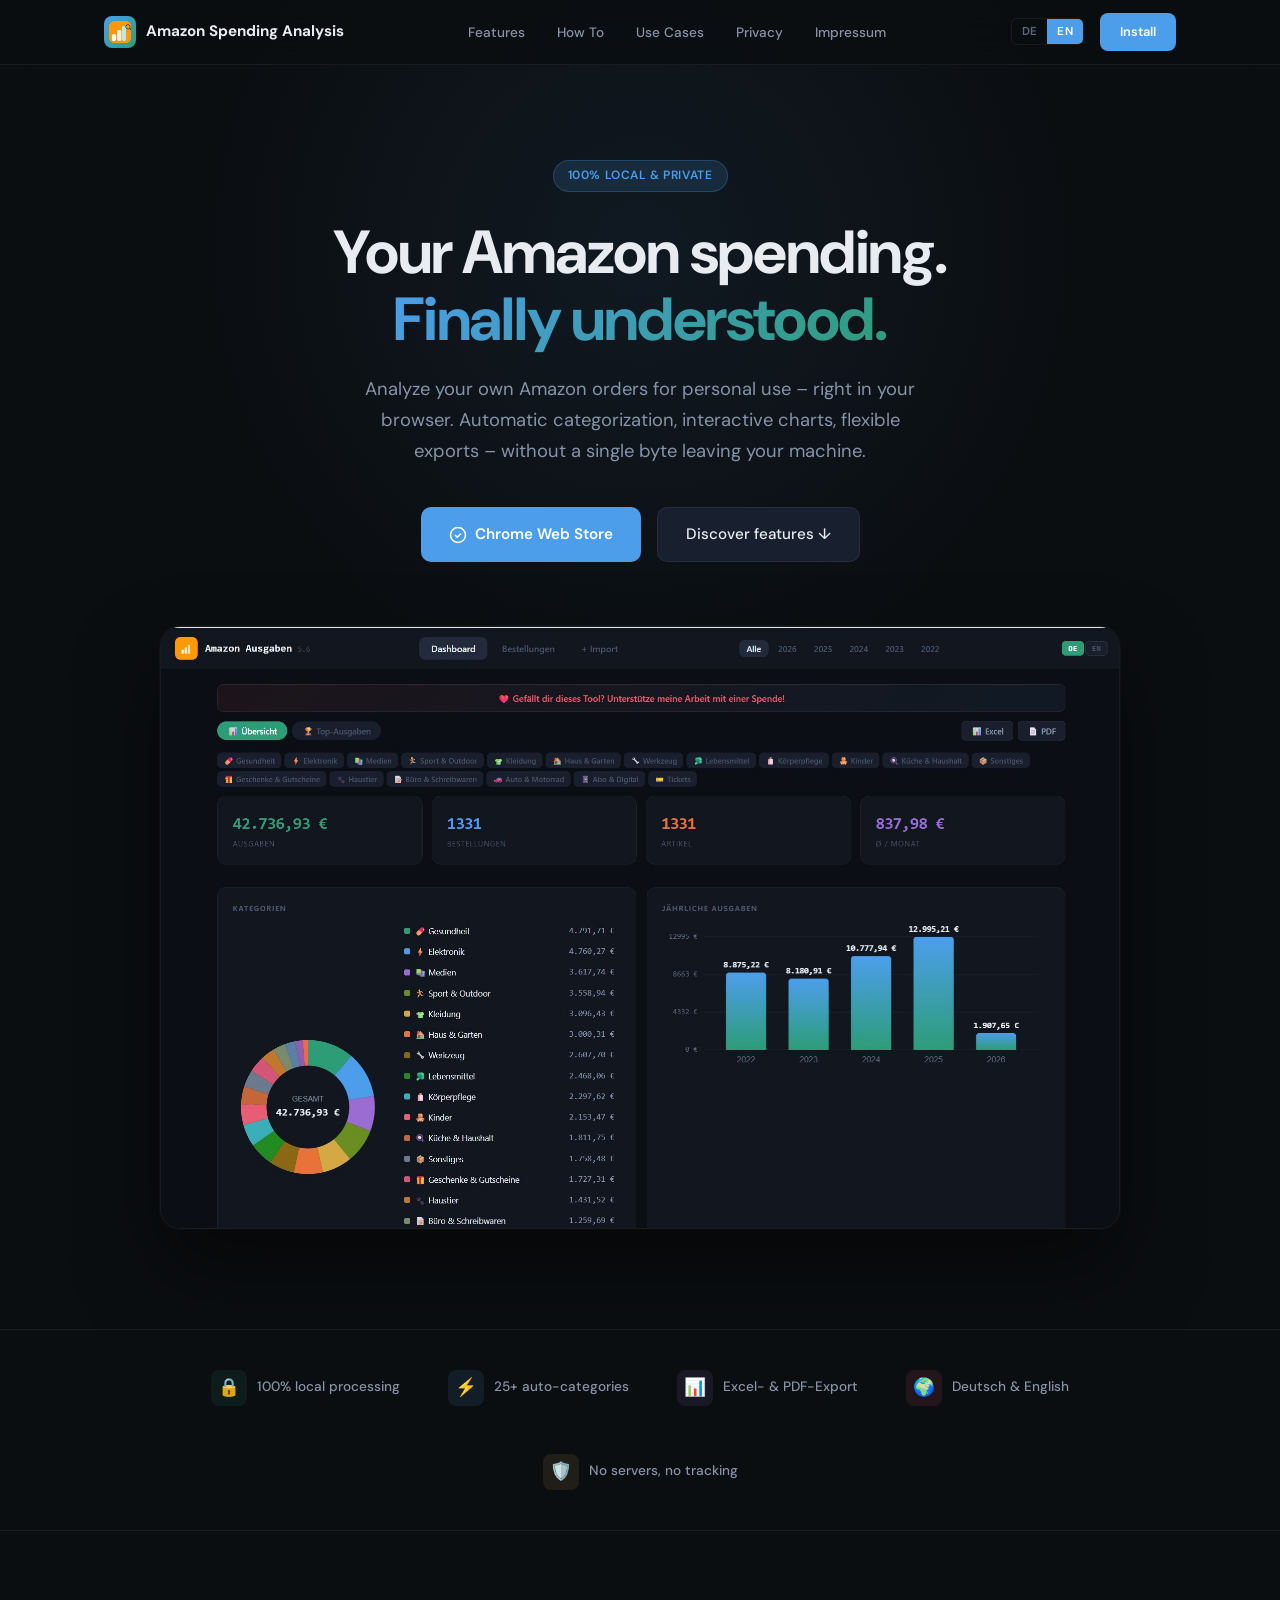
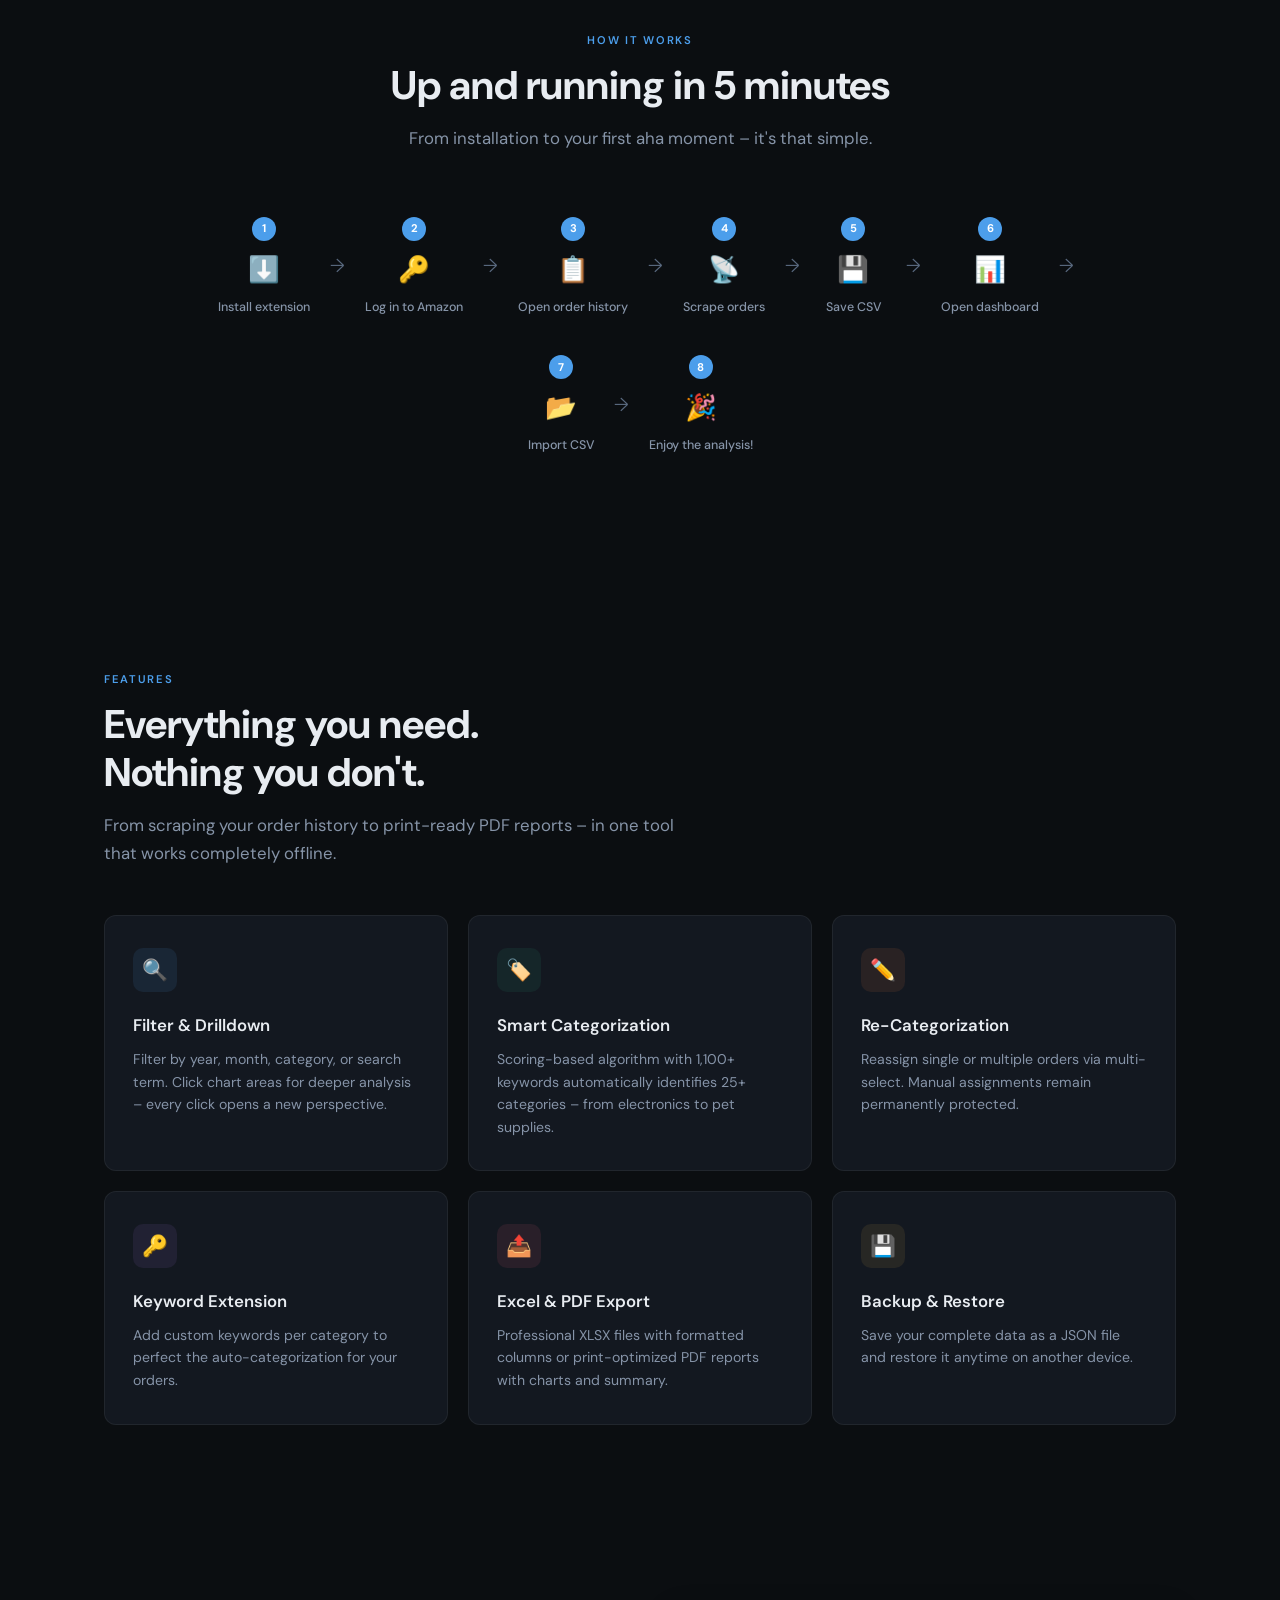
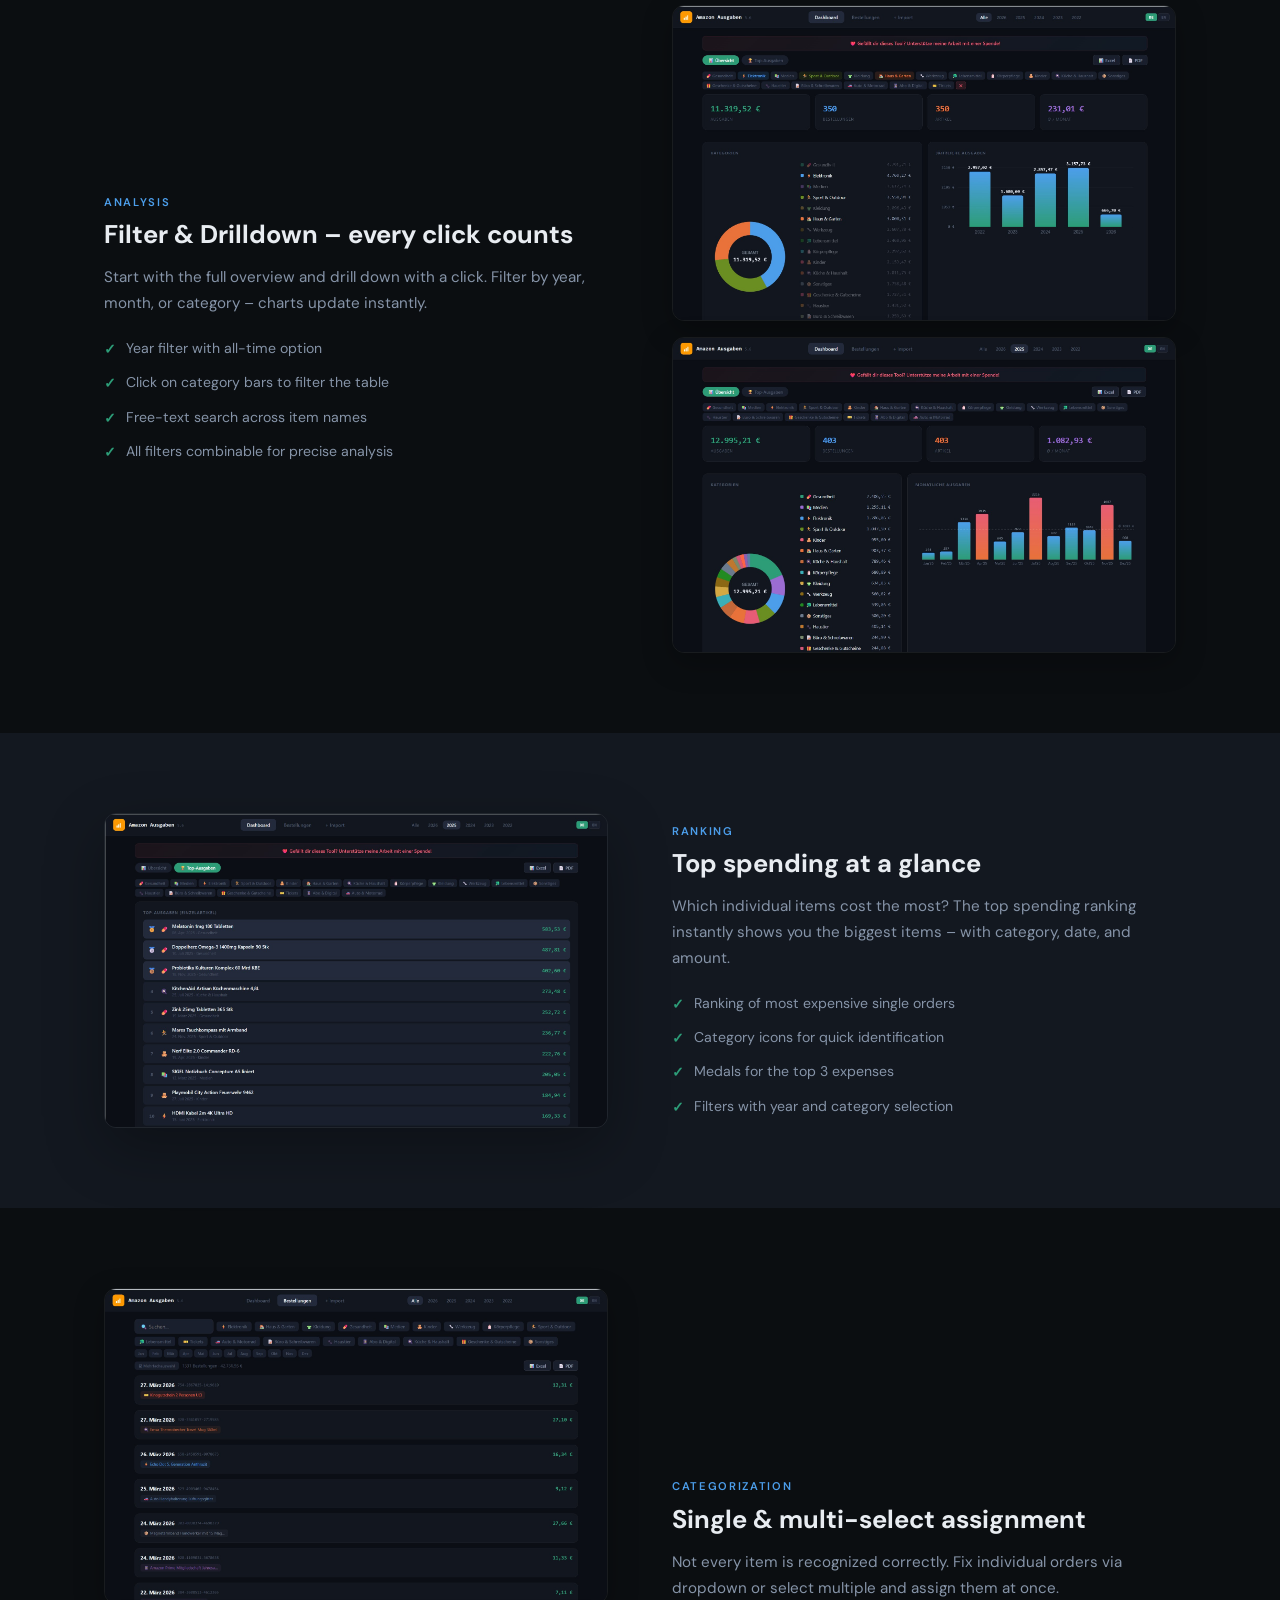
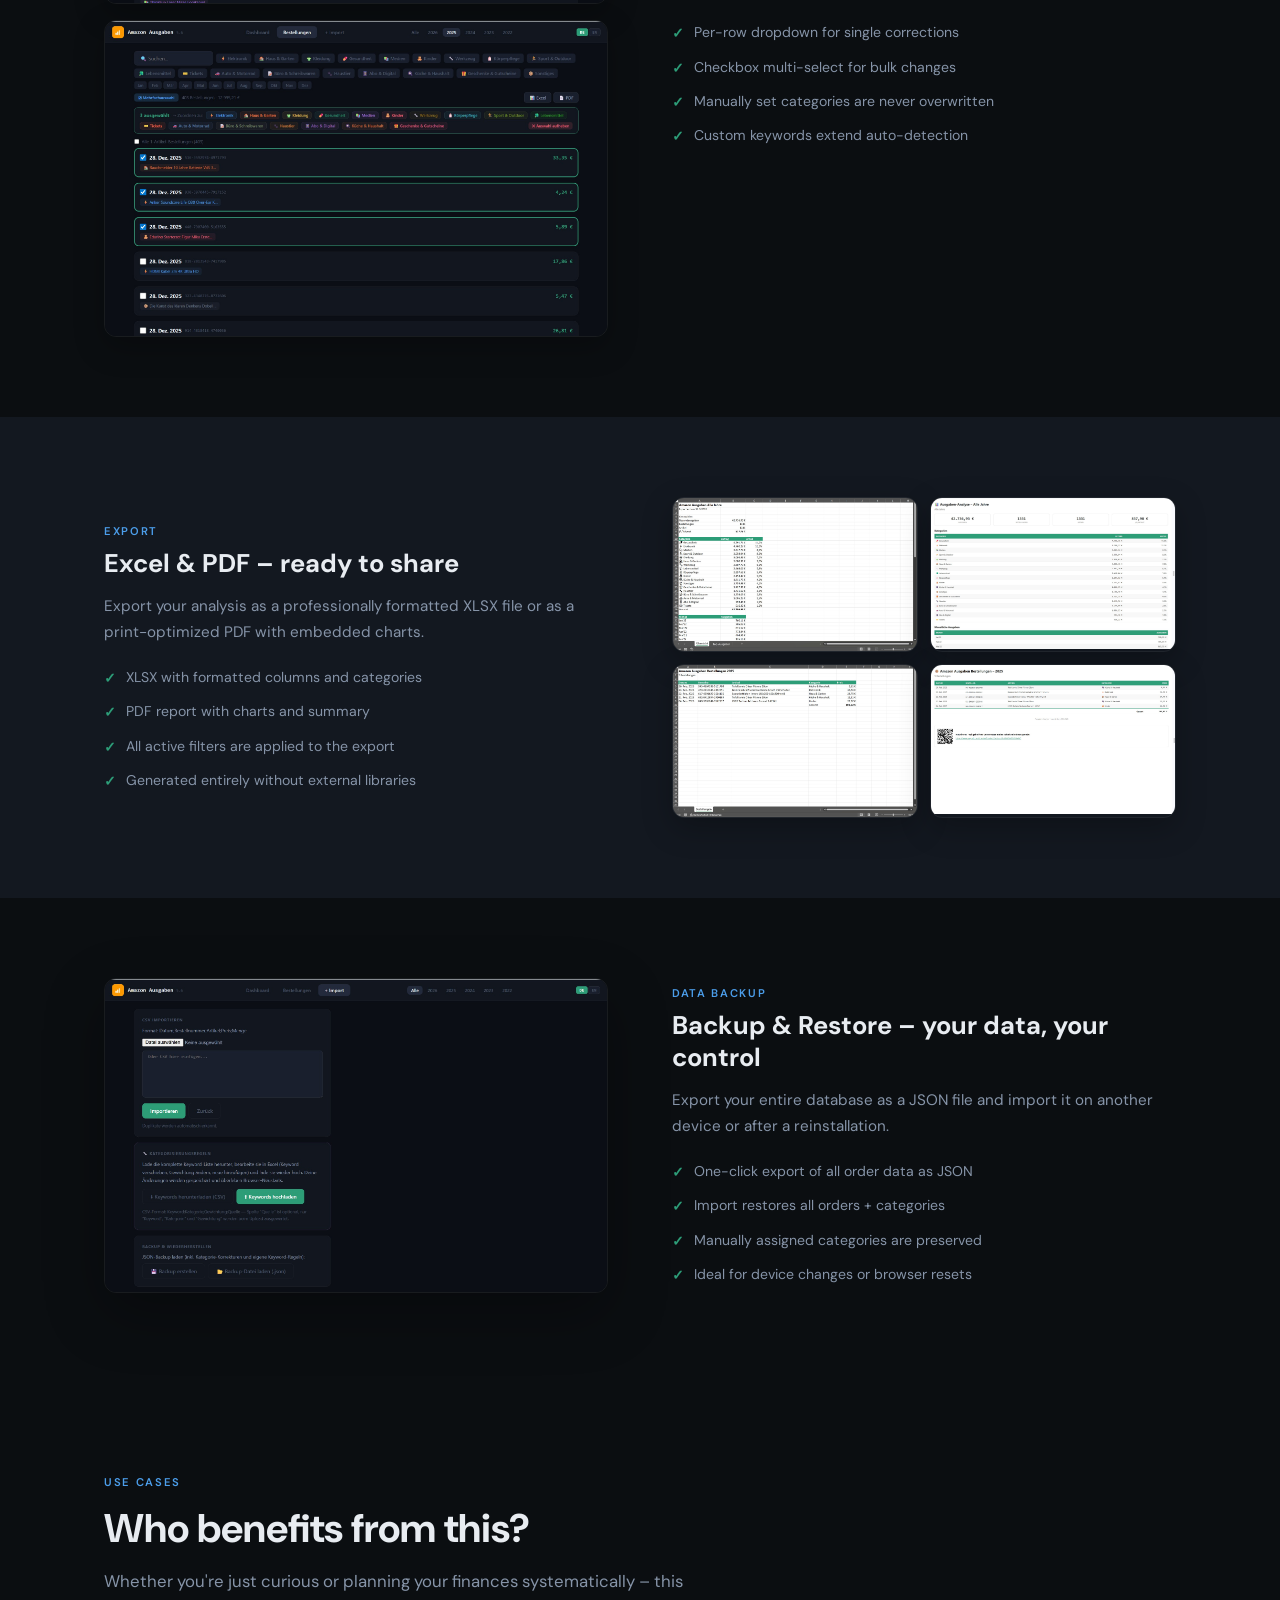
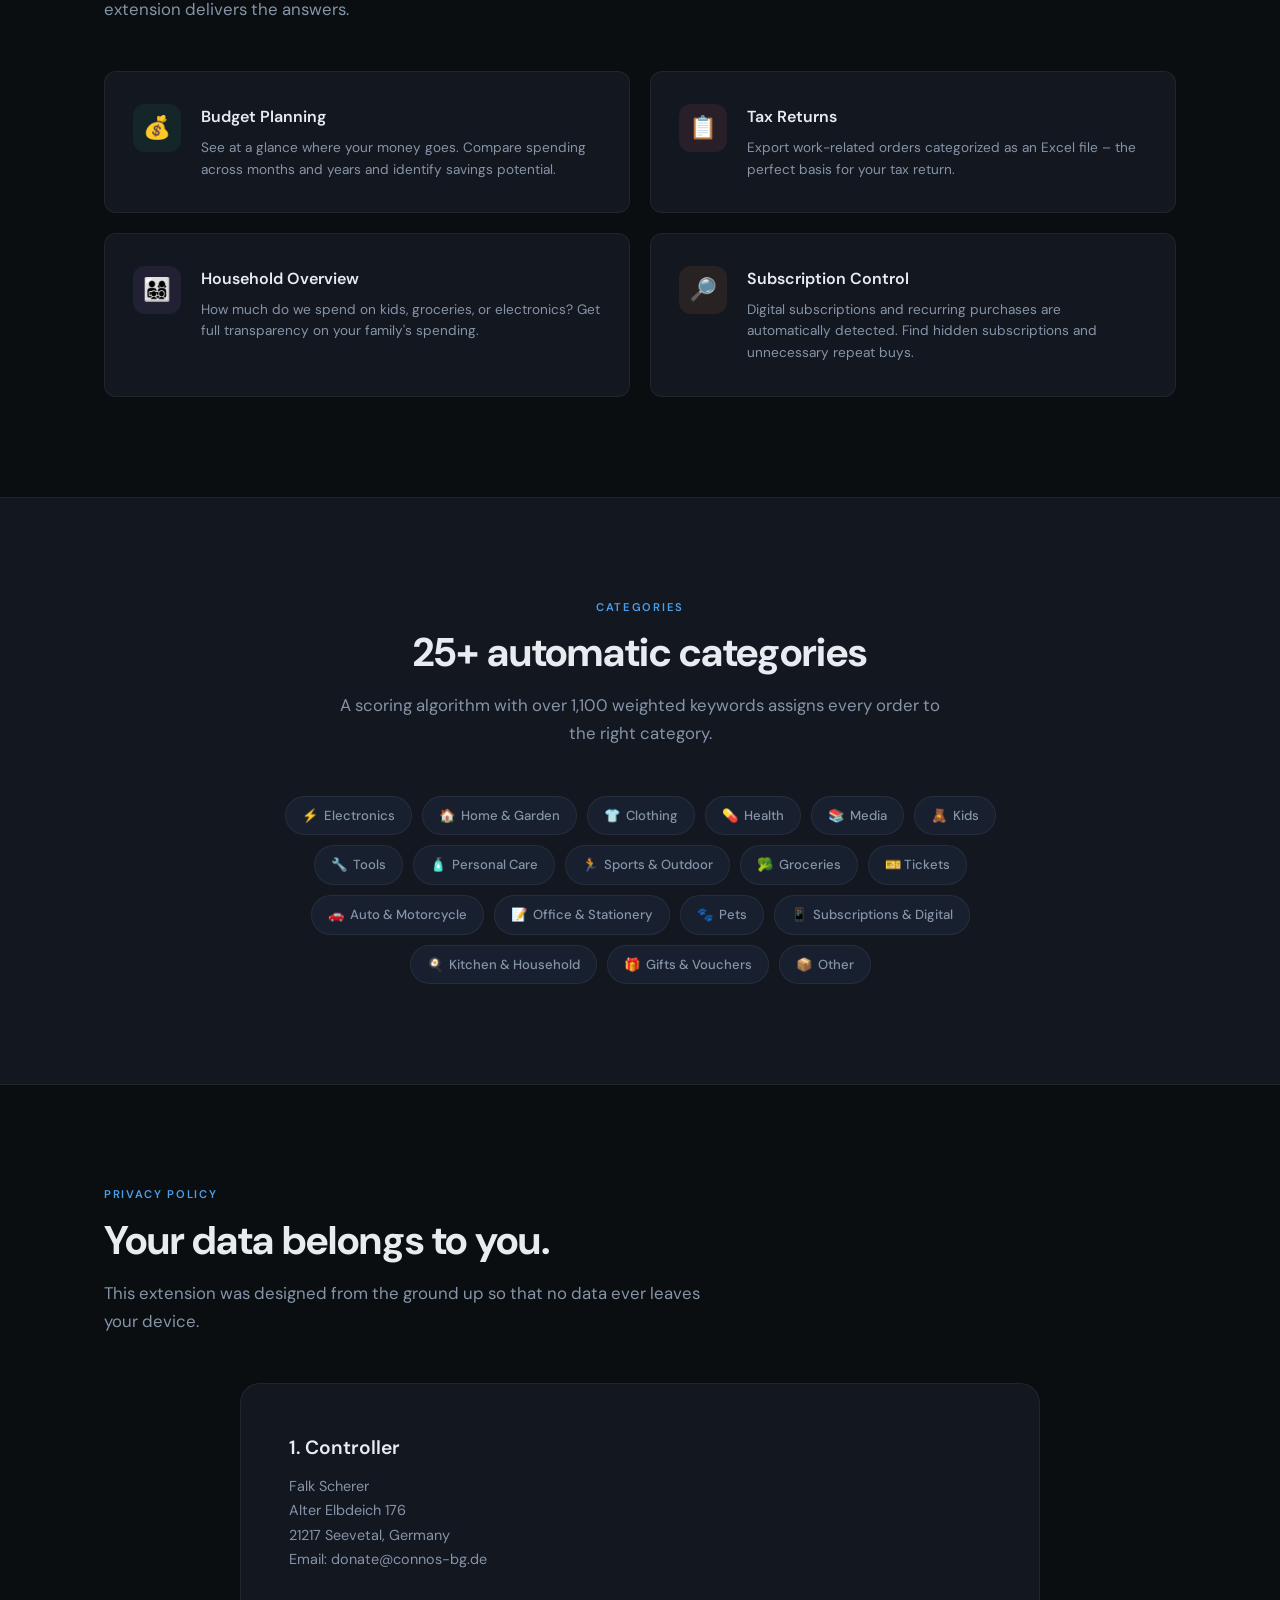
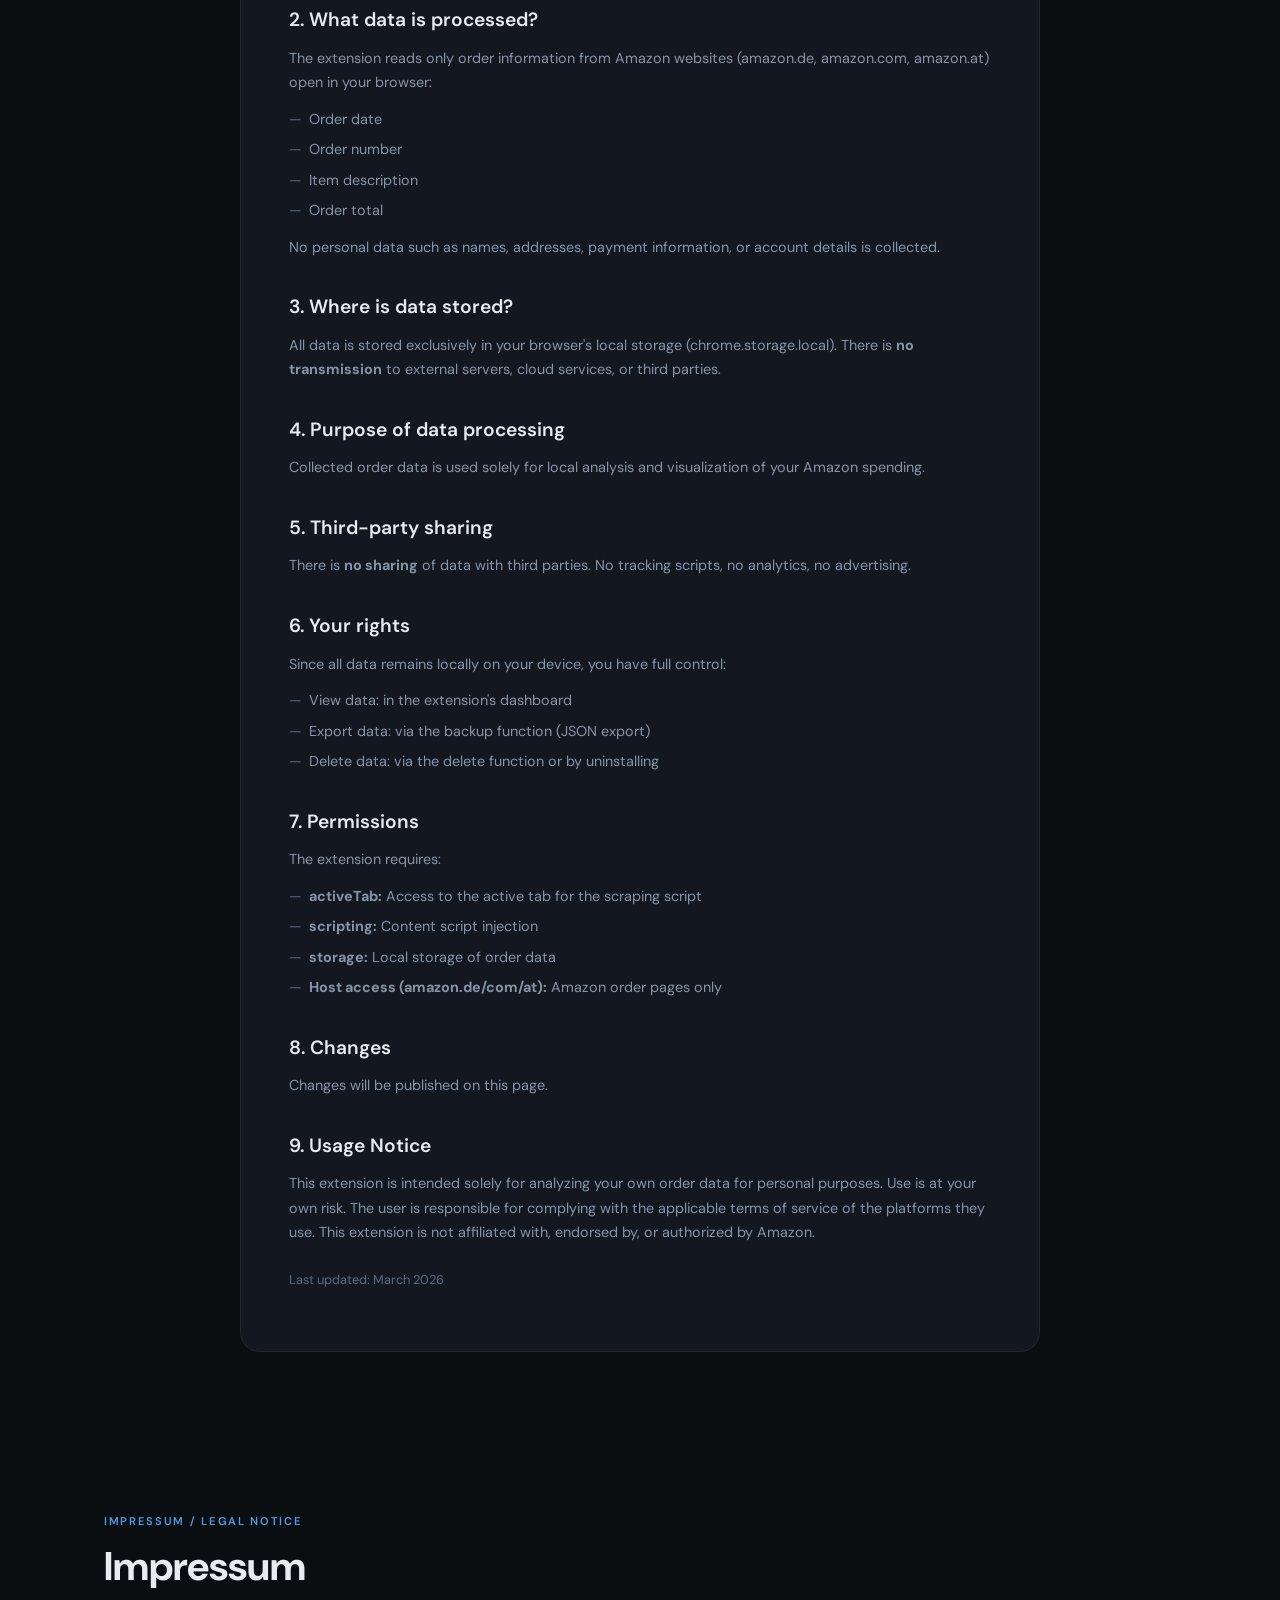
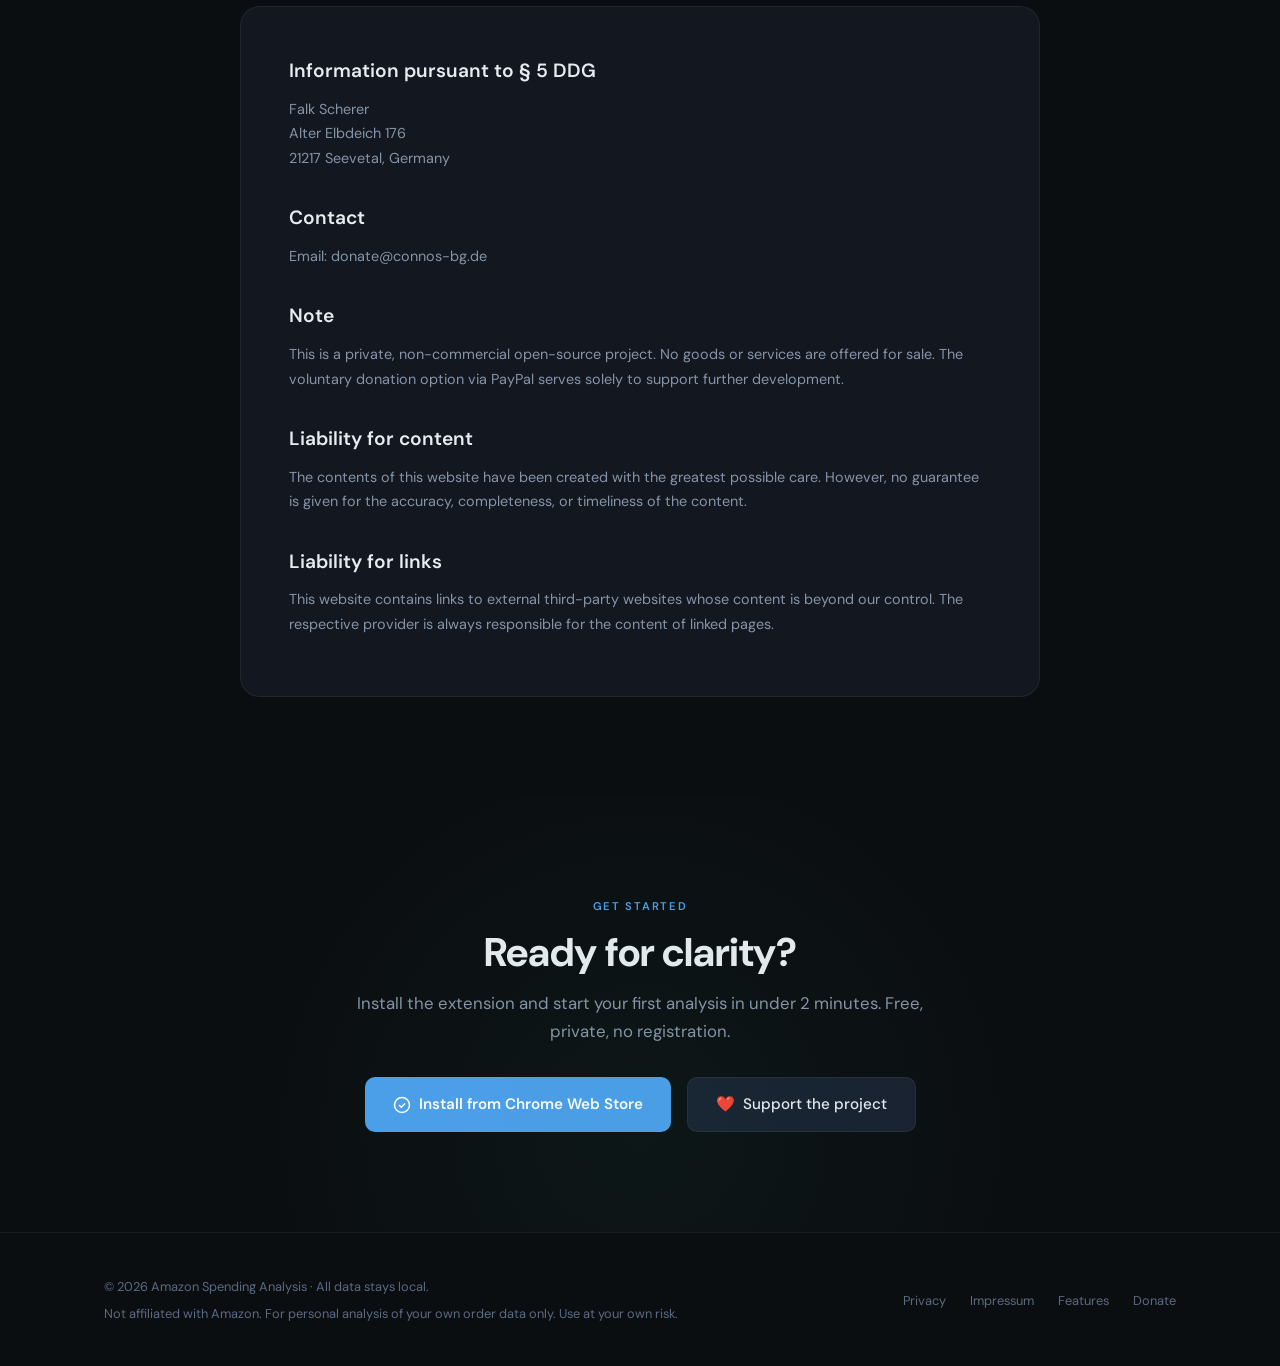
==== commit 4679410f: "Add files via upload" ====
--- a/docs/index.html
+++ b/docs/index.html
@@ -142,7 +142,7 @@
   <div class="container">
     <span class="badge hero-badge animate-in" data-i18n="hero_badge">100% Lokal & Privat</span>
     <h1 class="animate-in delay-1" data-i18n-html="hero_title">Deine Amazon-Ausgaben.<br><span class="gradient">Endlich durchschaut.</span></h1>
-    <p class="hero-sub animate-in delay-2" data-i18n="hero_sub">Analysiere deine Amazon-Bestellhistorie direkt im Browser. Automatische Kategorisierung, interaktive Charts, flexible Exporte – ohne dass ein einziges Byte deine Maschine verlässt.</p>
+    <p class="hero-sub animate-in delay-2" data-i18n="hero_sub">Analysiere deine eigenen Amazon-Bestellungen für persönliche Zwecke – direkt im Browser. Automatische Kategorisierung, interaktive Charts, flexible Exporte – ohne dass ein einziges Byte deine Maschine verlässt.</p>
     <div class="hero-actions animate-in delay-3">
       <a href="#install" class="btn-primary"><svg width="18" height="18" viewBox="0 0 24 24" fill="none" stroke="currentColor" stroke-width="2"><circle cx="12" cy="12" r="10"/><path d="M8 12l3 3 5-5"/></svg> <span data-i18n="hero_cta">Chrome Web Store</span></a>
       <a href="#features" class="btn-secondary"><span data-i18n="hero_cta2">Features entdecken ↓</span></a>
@@ -330,7 +330,9 @@
         <h3>5. Weitergabe an Dritte</h3><p>Es findet <strong>keine Weitergabe</strong> von Daten an Dritte statt. Keine Tracking-Skripte, keine Analytics, keine Werbung.</p>
         <h3>6. Deine Rechte</h3><p>Da alle Daten lokal verbleiben, hast du die volle Kontrolle:</p><ul><li>Daten einsehen: im Dashboard der Extension</li><li>Daten exportieren: über die Backup-Funktion (JSON-Export)</li><li>Daten löschen: über die Löschfunktion oder durch Deinstallation</li></ul>
         <h3>7. Berechtigungen</h3><p>Die Extension benötigt:</p><ul><li><strong>activeTab:</strong> Zugriff auf den aktiven Tab für das Scraping-Skript</li><li><strong>scripting:</strong> Injektion des Content-Skripts</li><li><strong>storage:</strong> Lokale Speicherung der Bestelldaten</li><li><strong>Host-Zugriff (amazon.de/com/at):</strong> Nur Amazon-Bestellseiten</li></ul>
-        <h3>8. Änderungen</h3><p>Änderungen werden auf dieser Seite veröffentlicht.</p><p style="margin-top:24px;color:var(--text-dim);font-size:.8rem">Stand: März 2026</p>
+        <h3>8. Änderungen</h3><p>Änderungen werden auf dieser Seite veröffentlicht.</p>
+        <h3>9. Nutzungshinweis</h3><p>Diese Extension dient ausschließlich der Analyse deiner eigenen Bestelldaten für persönliche Zwecke. Die Nutzung erfolgt auf eigene Verantwortung. Der Nutzer ist selbst dafür verantwortlich, die jeweils geltenden Nutzungsbedingungen der von ihm genutzten Plattformen einzuhalten. Diese Extension steht in keiner Verbindung zu Amazon und wird von Amazon weder unterstützt noch autorisiert.</p>
+        <p style="margin-top:24px;color:var(--text-dim);font-size:.8rem">Stand: März 2026</p>
       </div>
       <div class="lang-en" style="display:none">
         <h3>1. Controller</h3><p>Falk Scherer<br>Alter Elbdeich 176<br>21217 Seevetal, Germany<br>Email: donate@connos-bg.de</p>
@@ -340,7 +342,9 @@
         <h3>5. Third-party sharing</h3><p>There is <strong>no sharing</strong> of data with third parties. No tracking scripts, no analytics, no advertising.</p>
         <h3>6. Your rights</h3><p>Since all data remains locally on your device, you have full control:</p><ul><li>View data: in the extension's dashboard</li><li>Export data: via the backup function (JSON export)</li><li>Delete data: via the delete function or by uninstalling</li></ul>
         <h3>7. Permissions</h3><p>The extension requires:</p><ul><li><strong>activeTab:</strong> Access to the active tab for the scraping script</li><li><strong>scripting:</strong> Content script injection</li><li><strong>storage:</strong> Local storage of order data</li><li><strong>Host access (amazon.de/com/at):</strong> Amazon order pages only</li></ul>
-        <h3>8. Changes</h3><p>Changes will be published on this page.</p><p style="margin-top:24px;color:var(--text-dim);font-size:.8rem">Last updated: March 2026</p>
+        <h3>8. Changes</h3><p>Changes will be published on this page.</p>
+        <h3>9. Usage Notice</h3><p>This extension is intended solely for analyzing your own order data for personal purposes. Use is at your own risk. The user is responsible for complying with the applicable terms of service of the platforms they use. This extension is not affiliated with, endorsed by, or authorized by Amazon.</p>
+        <p style="margin-top:24px;color:var(--text-dim);font-size:.8rem">Last updated: March 2026</p>
       </div>
     </div>
   </div>
@@ -386,7 +390,10 @@
 <!-- FOOTER -->
 <footer>
   <div class="container">
-    <span class="footer-text" data-i18n="footer">© 2026 Amazon Ausgaben-Analyse · Alle Daten bleiben lokal.</span>
+    <div>
+      <span class="footer-text" data-i18n="footer">© 2026 Amazon Ausgaben-Analyse · Alle Daten bleiben lokal.</span>
+      <br><span class="footer-text" data-i18n="footer_disc">Nicht verbunden mit Amazon. Nur zur Analyse eigener Bestelldaten für persönliche Zwecke. Nutzung auf eigene Verantwortung.</span>
+    </div>
     <ul class="footer-links">
       <li><a href="#privacy" data-i18n="nav_privacy">Datenschutz</a></li>
       <li><a href="#impressum">Impressum</a></li>
@@ -405,7 +412,7 @@
   nav_usecases:'Use Cases', nav_privacy:'Privacy', nav_cta:'Install',
   hero_badge:'100% Local & Private',
   hero_title:'Your Amazon spending.<br><span class="gradient">Finally understood.</span>',
-  hero_sub:'Analyze your Amazon order history right in your browser. Automatic categorization, interactive charts, flexible exports – without a single byte leaving your machine.',
+  hero_sub:'Analyze your own Amazon orders for personal use – right in your browser. Automatic categorization, interactive charts, flexible exports – without a single byte leaving your machine.',
   hero_cta:'Chrome Web Store', hero_cta2:'Discover features ↓',
   ss1:'Screenshot: Dashboard main view with charts',
   trust_local:'100% local processing', trust_cats:'25+ auto-categories', trust_notrack:'No servers, no tracking',
@@ -463,7 +470,8 @@
   cta_l:'Get Started', cta_t:'Ready for clarity?',
   cta_d:'Install the extension and start your first analysis in under 2 minutes. Free, private, no registration.',
   cta_btn:'Install from Chrome Web Store', cta_donate:'Support the project',
-  footer:'© 2026 Amazon Spending Analysis · All data stays local.', f_donate:'Donate'
+  footer:'© 2026 Amazon Spending Analysis · All data stays local.',
+  footer_disc:'Not affiliated with Amazon. For personal analysis of your own order data only. Use at your own risk.', f_donate:'Donate'
 };
 
 var curLang='de';
